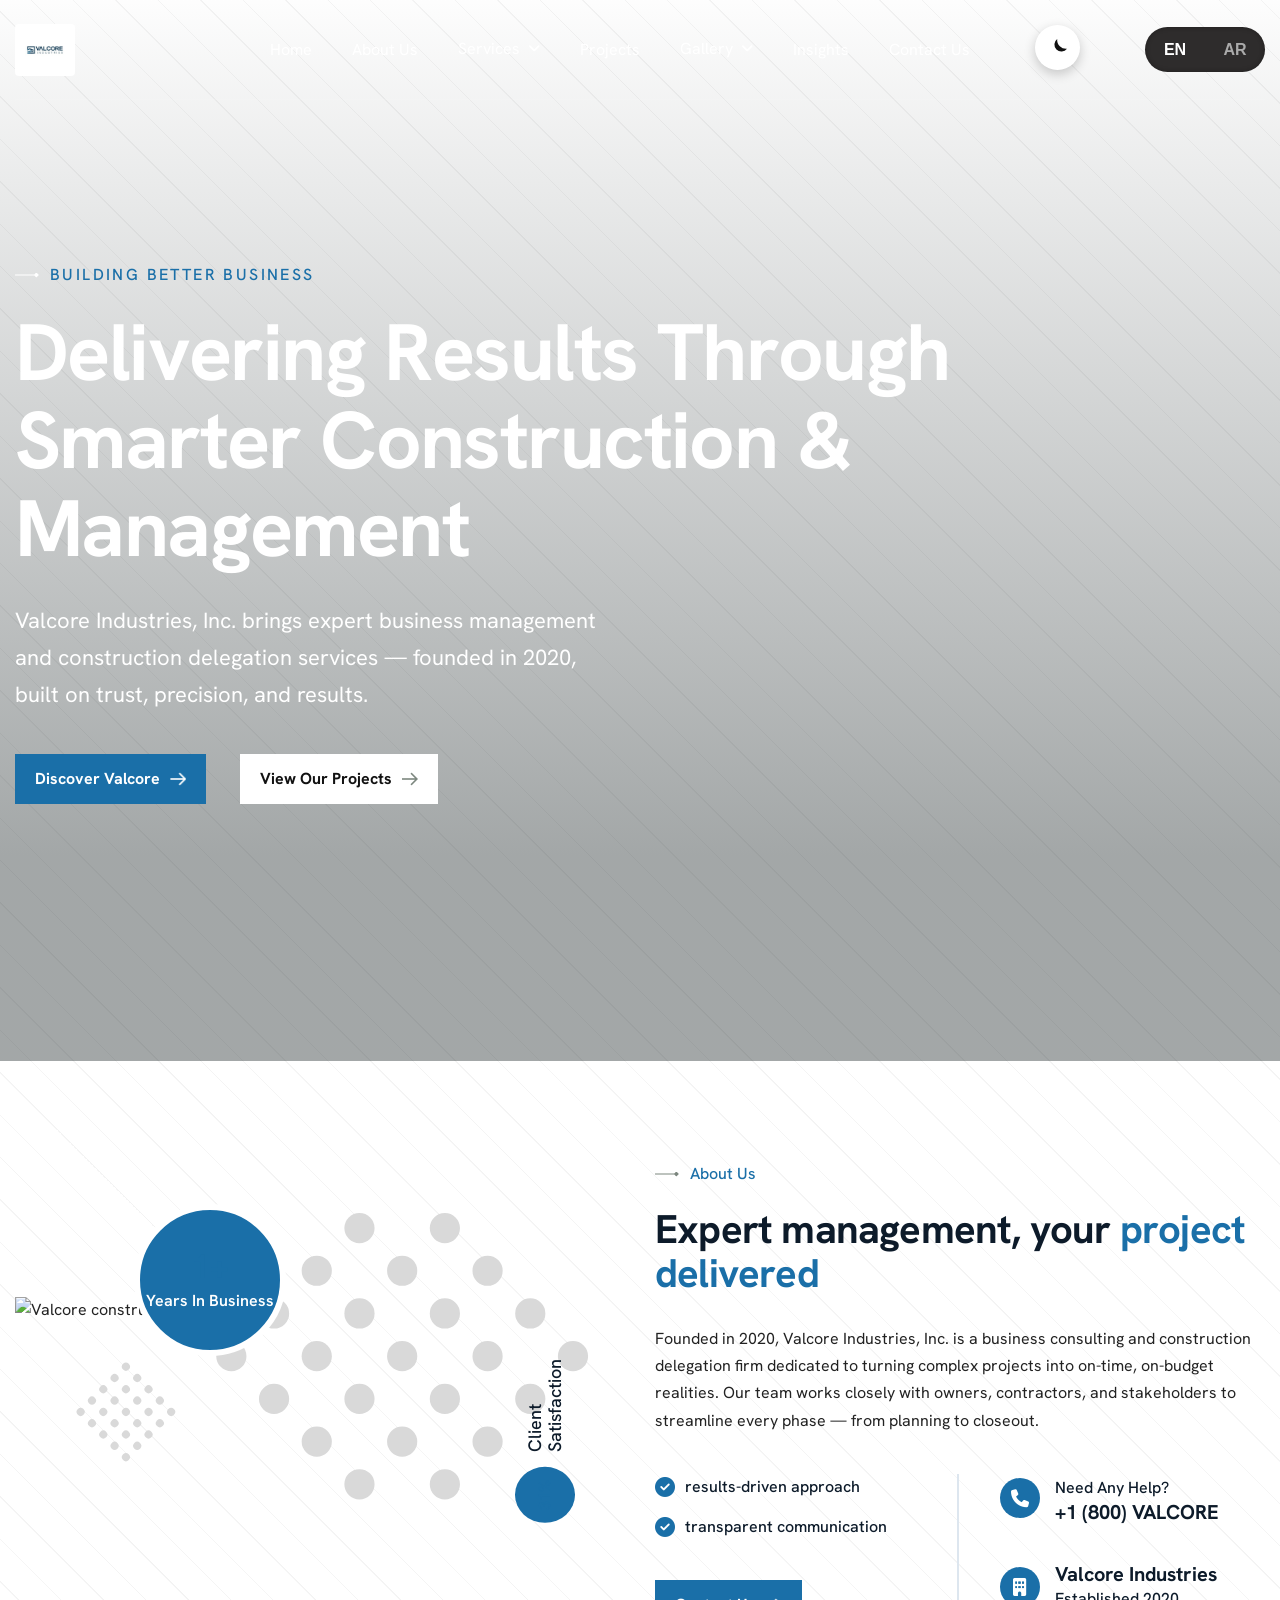
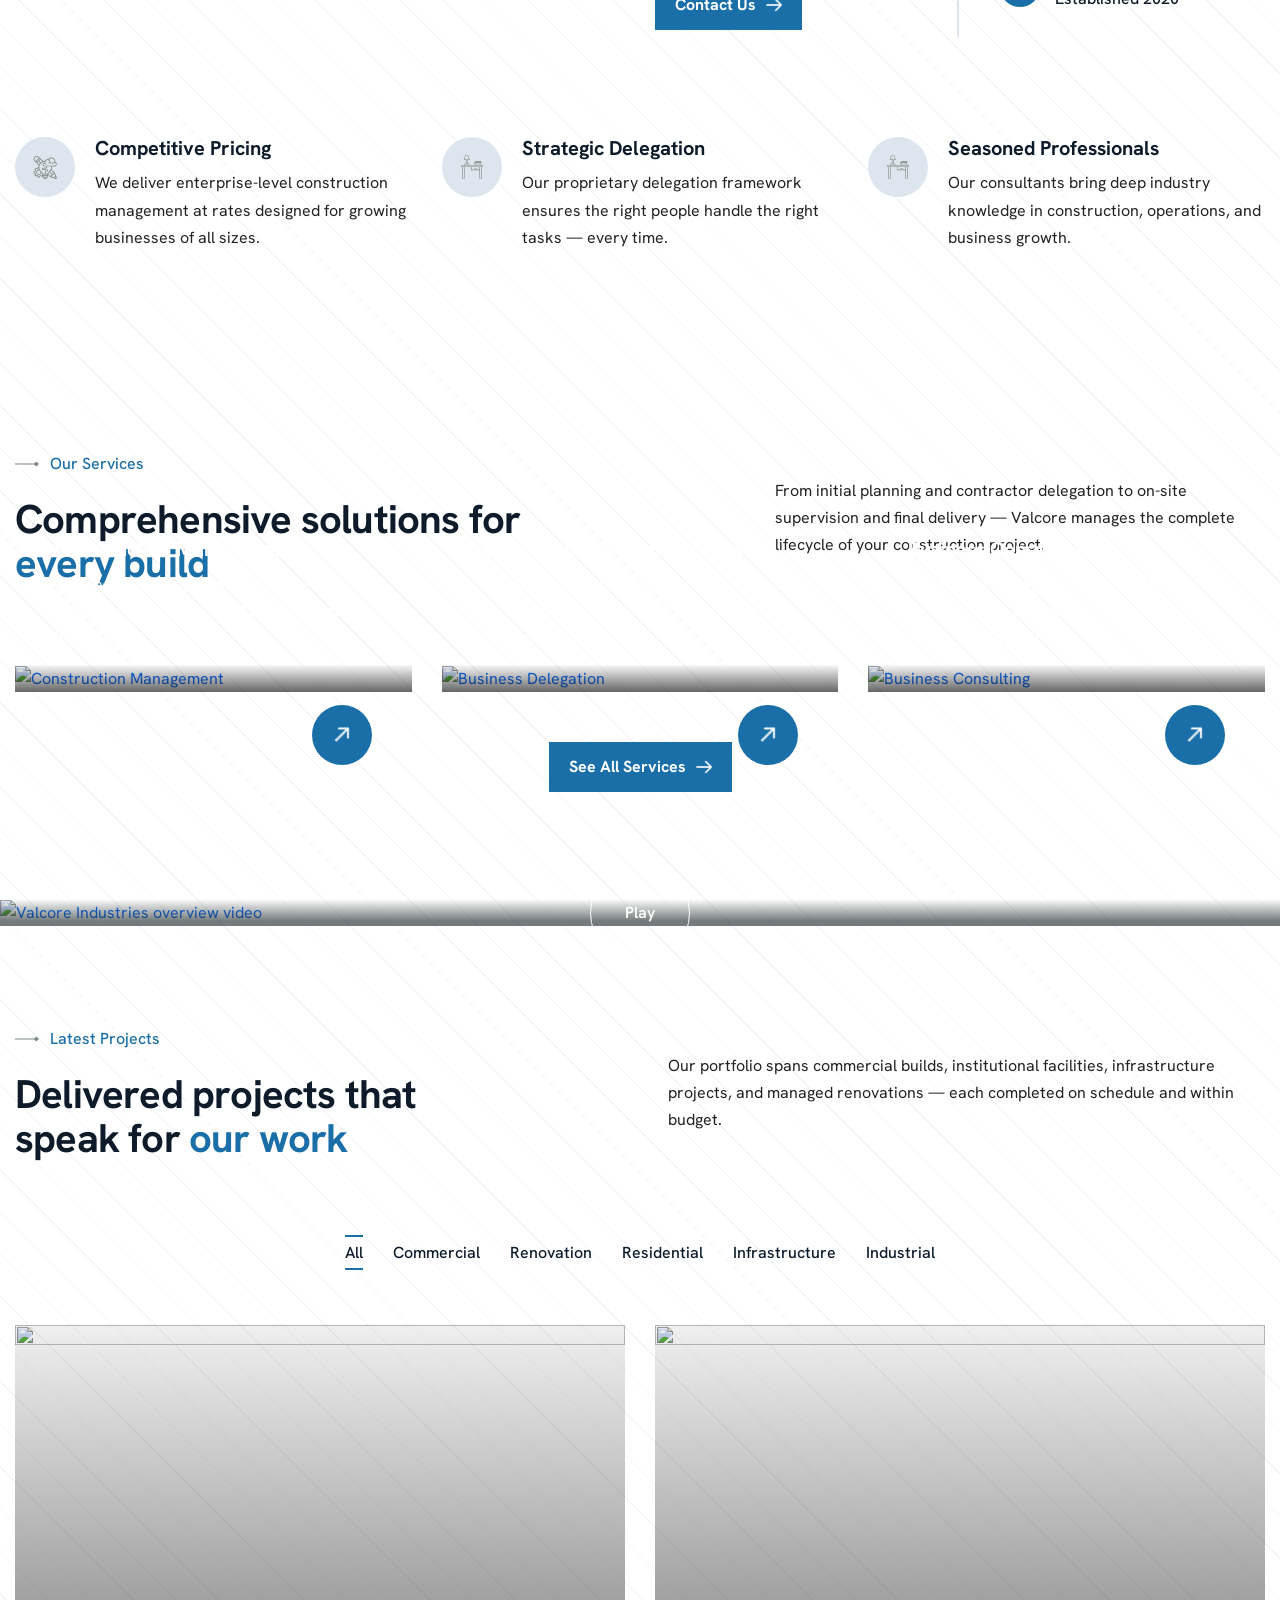
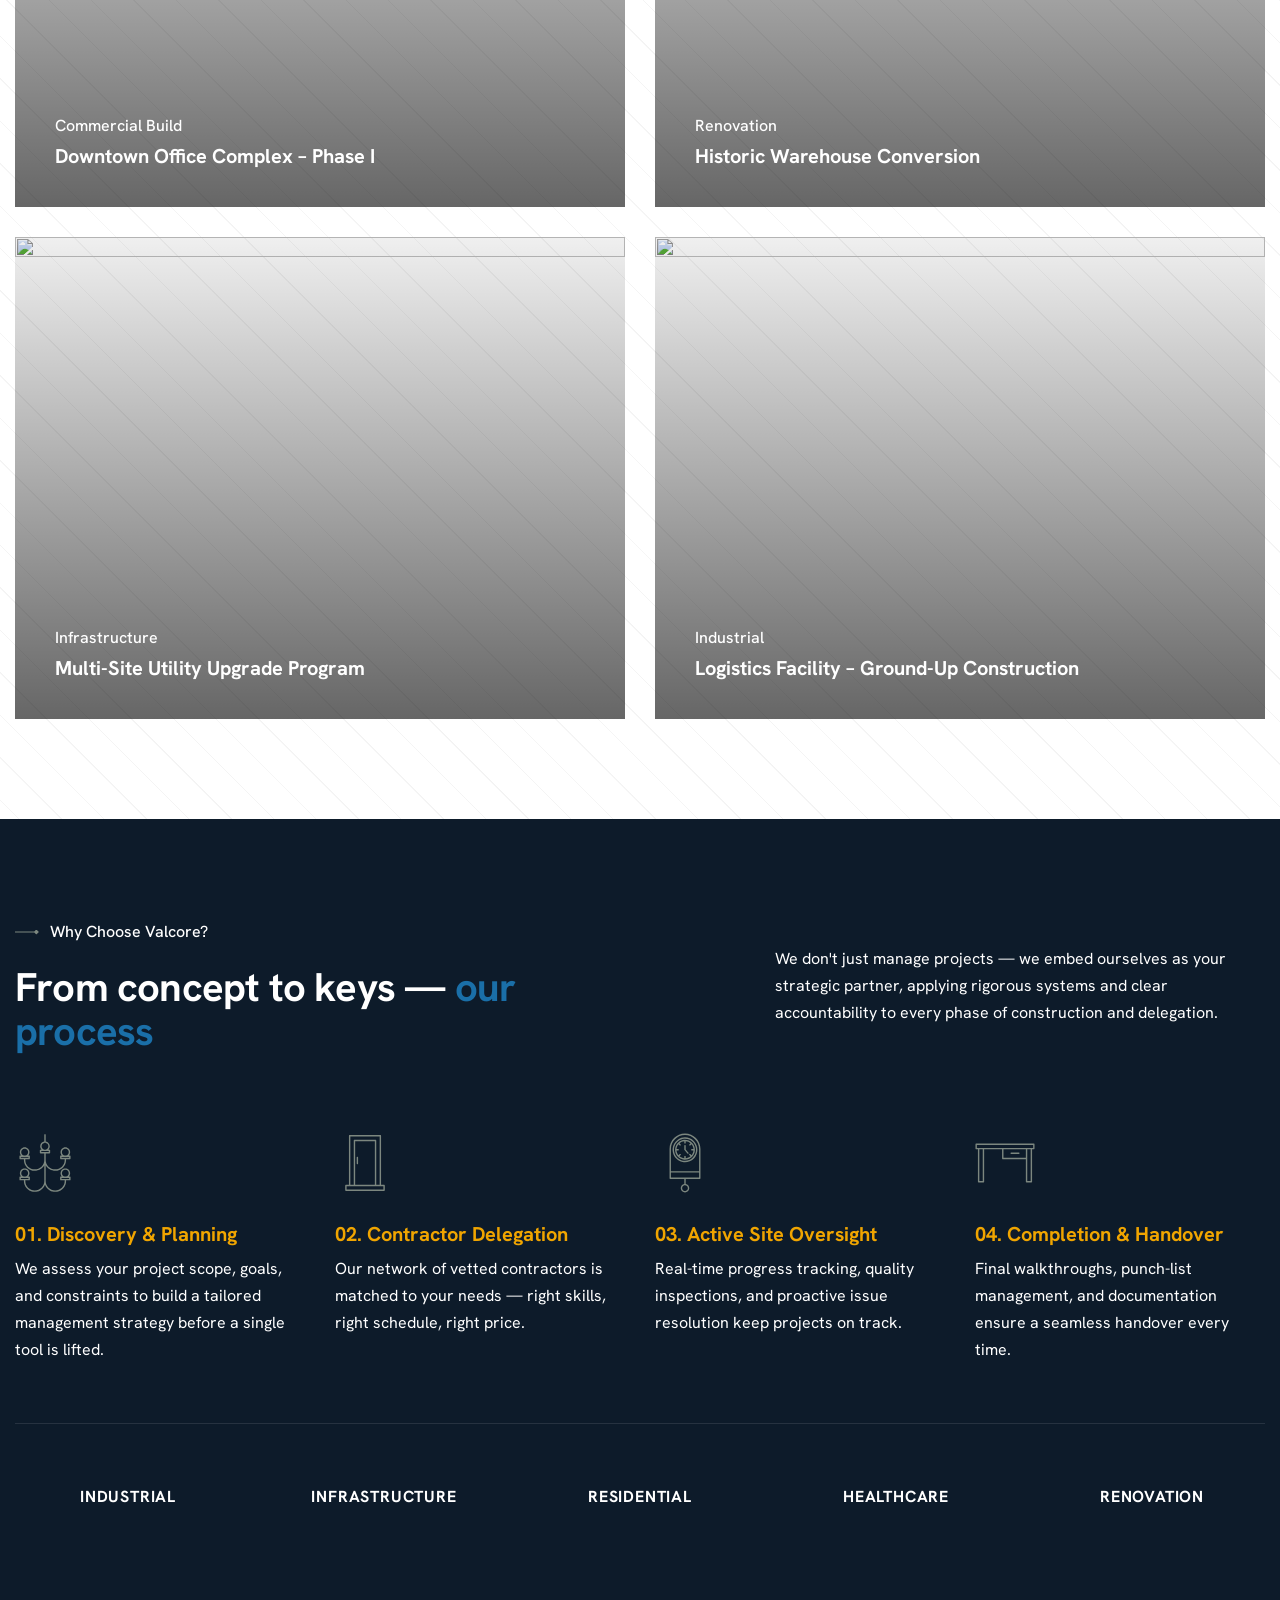
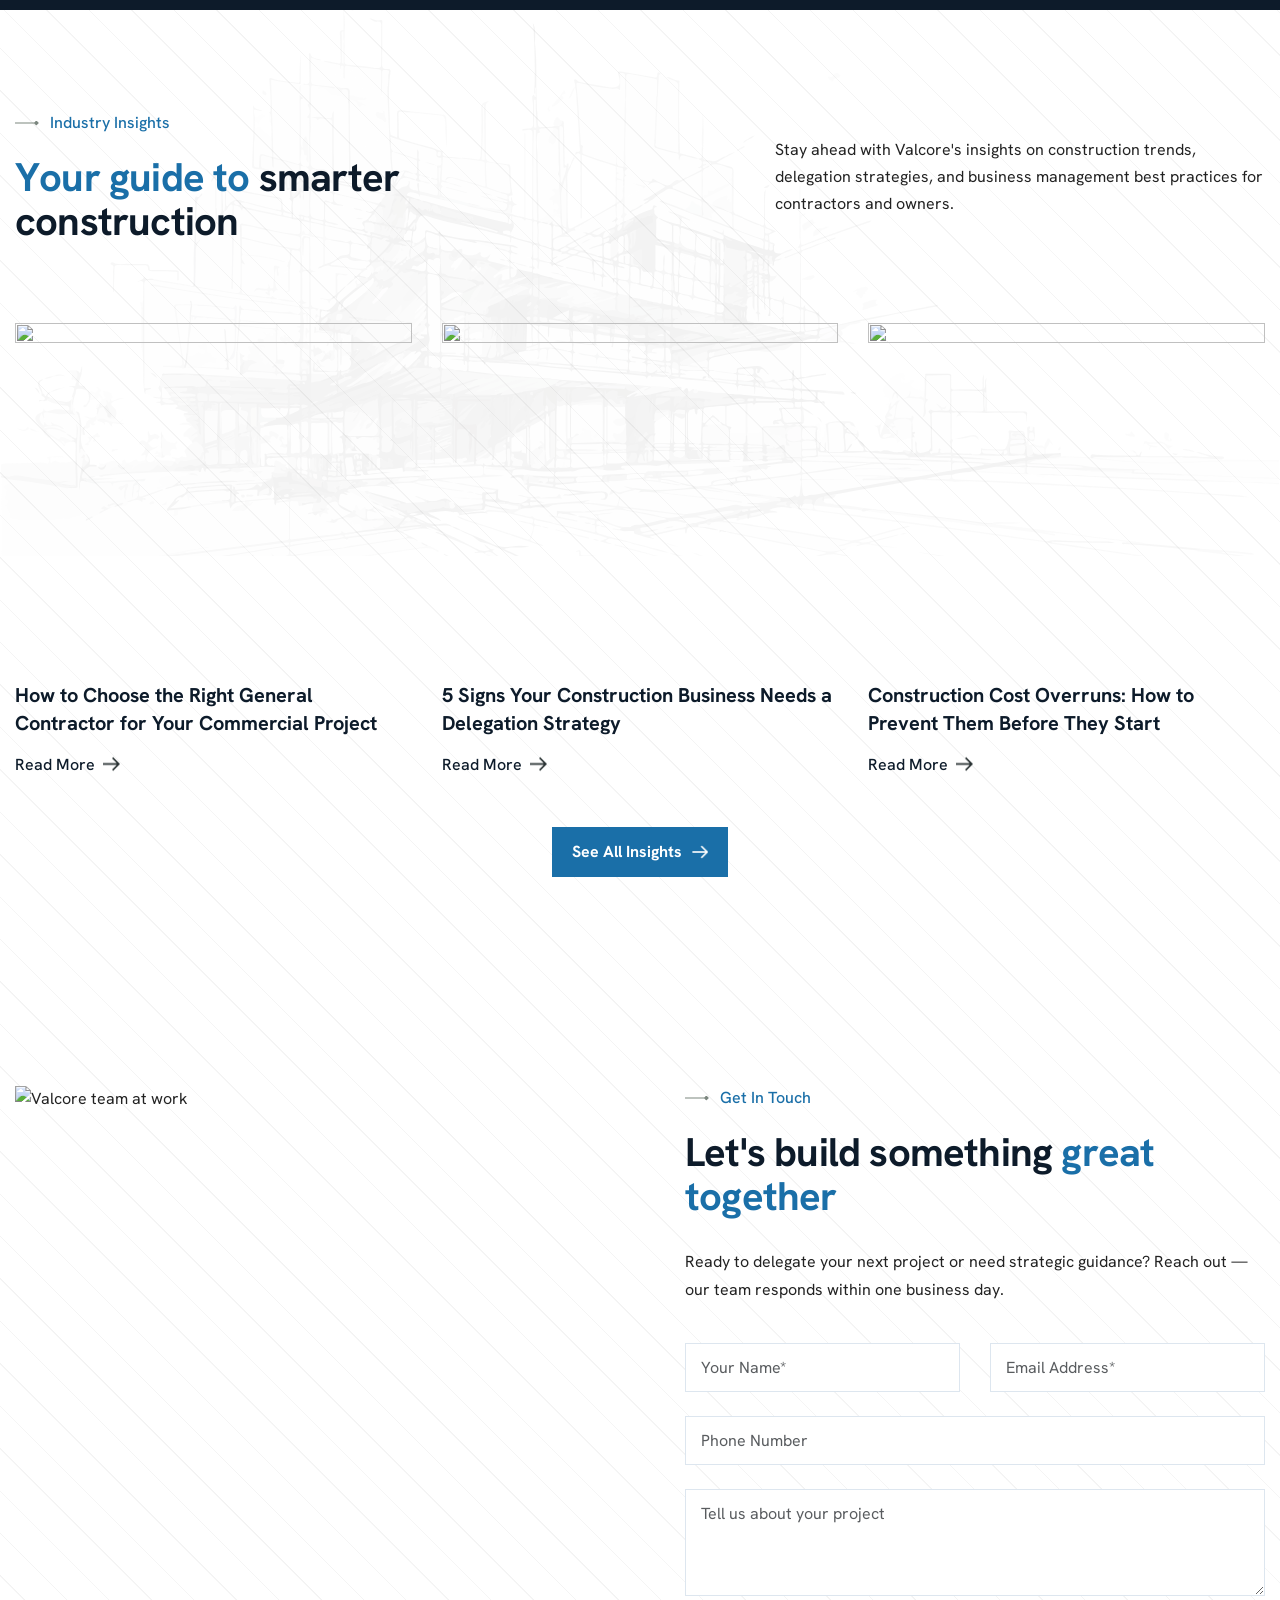
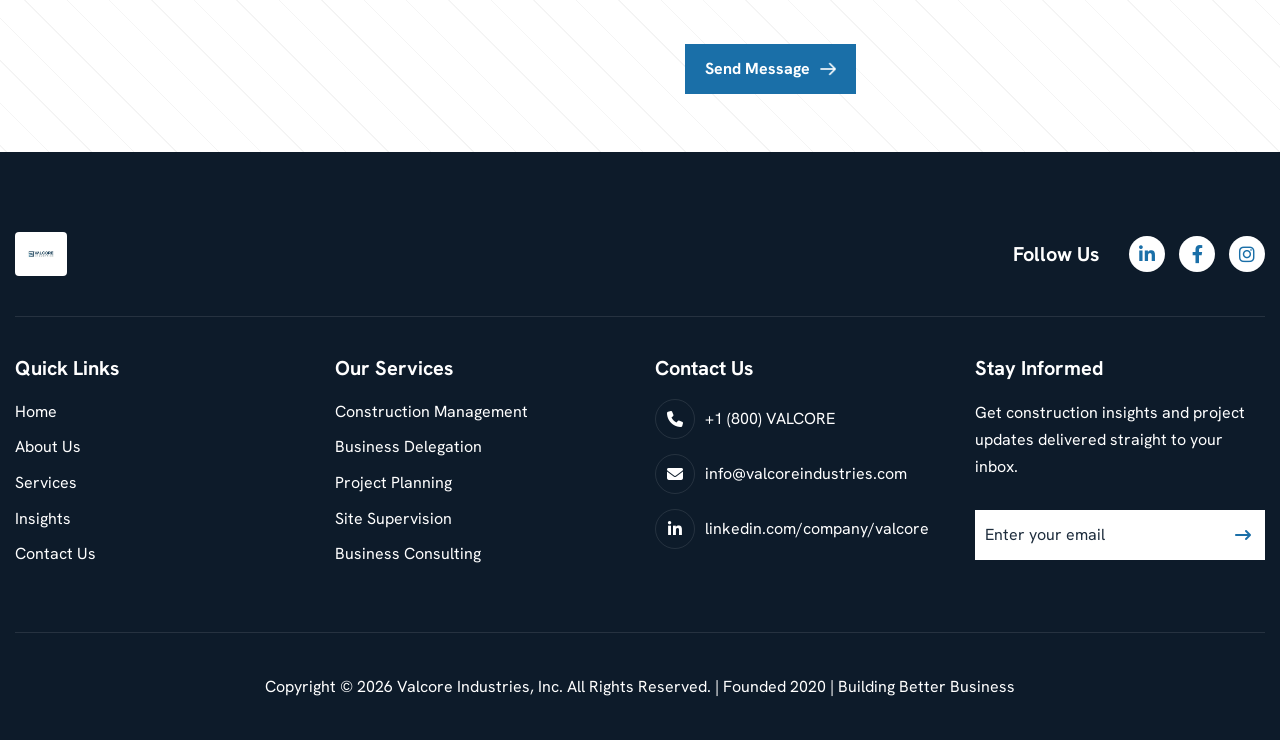
==== index.html @ 378540d6 "init" ====
<!doctype html>
<html lang="en">
  <head>
    <meta charset="utf-8" />
    <meta http-equiv="X-UA-Compatible" content="IE=edge" />
    <meta name="viewport" content="width=device-width, initial-scale=1.0, maximum-scale=1" />
    <meta name="description" content="Valcore Industries, Inc. - Building Better Business. Business Management & Construction Delegation Services." />
    <meta name="keywords" content="construction, business management, delegation, valcore industries" />
    <meta name="author" content="Valcore Industries, Inc." />
    <title>Valcore Industries, Inc. – Building Better Business</title>
    <link rel="shortcut icon" type="image/x-icon" href="./images/favicon.png" />
    <link rel="apple-touch-icon" href="./images/favicon.png" />
    <link rel="preconnect" href="https://fonts.googleapis.com" />
    <link rel="preconnect" href="https://fonts.gstatic.com" crossorigin />
    <link href="https://fonts.googleapis.com/css2?family=Hanken+Grotesk:ital,wght@0,100..900;1,100..900&display=swap" rel="stylesheet" />
    <link href="css/bootstrap.min.css" rel="stylesheet" media="screen" />
    <link href="css/slicknav.min.css" rel="stylesheet" />
    <link rel="stylesheet" href="css/swiper-bundle.min.css" />
    <link href="css/all.min.css" rel="stylesheet" media="screen" />
    <link href="css/animate.css" rel="stylesheet" />
    <link rel="stylesheet" href="css/magnific-popup.css" />
    <link rel="stylesheet" href="css/mousecursor.css" />
    <link href="css/custom.css" rel="stylesheet" media="screen" />

    <style>
      /* ── Valcore brand overrides ── */
      :root {
        --primary-color: #0d1b2a;        /* deep navy */
        --secondery-color: #F5F7F9;
        --text-color: #1e2d3d;
        --accent-color: #1a6fa8;         /* steel blue */
        --white-color: #FFFFFF;
        --divider-color: #dde6ef;
        --dark-divider-color: #FFFFFF1A;
      }

      /* Hero tagline badge */
      .hero-content .section-title h3 {
        color: #1a6fa8;
        text-transform: uppercase;
        letter-spacing: 0.15em;
      }

      /* Accent on highlighted spans */
      .section-title h2 span {
        color: var(--accent-color);
      }

      /* How-we-work dark section accent */
      .how-we-work .how-we-work-item h3 {
        color: #f0a500;
      }

      /* Stat counters */
      .experience-counter h3,
      .feedback-counter p {
        color: var(--accent-color);
      }
    </style>
  </head>
  <body>

    <!-- Preloader -->
    <div class="preloader valcore-preloader">
      <div class="valcore-loader">
        <div class="valcore-loader-ring"></div>
        <img src="./images/valcore-logo.png" alt="Valcore Industries" class="valcore-loader-logo" />
      </div>
      <p class="valcore-loader-text">Building Better Business</p>
    </div>
    <!-- Preloader End -->

    <!-- ── Header ── -->
    <header class="main-header">
      <div class="header-sticky">
        <nav class="container">
          <div class="navbar navbar-expand-lg">
            <a class="navbar-brand" href="./">
              <img src="./images/valcore-logo.png" alt="Valcore Industries" class="valcore-brand-logo" />
            </a>

            <div class="collapse navbar-collapse main-menu">
              <div class="nav-menu-wrapper">
                <ul class="navbar-nav mr-auto" id="menu">
                  <li class="nav-item"><a class="nav-link" href="./">Home</a></li>
                  <li class="nav-item"><a class="nav-link" href="about.html">About Us</a></li>
                  <li class="nav-item submenu">
                    <a class="nav-link" href="services.html">Services</a>
                    <ul>
                      <li class="nav-item"><a class="nav-link" href="service-single.html">Construction Management</a></li>
                      <li class="nav-item"><a class="nav-link" href="service-single.html">Project Delegation</a></li>
                      <li class="nav-item"><a class="nav-link" href="service-single.html">Business Consulting</a></li>
                      <li class="nav-item"><a class="nav-link" href="service-single.html">Site Supervision</a></li>
                    </ul>
                  </li>
                  <li class="nav-item"><a class="nav-link" href="projects.html">Projects</a></li>
                  <li class="nav-item submenu">
                    <a class="nav-link" href="ourImages.html">Gallery</a>
                    <ul>
                      <li class="nav-item"><a class="nav-link" href="ourImages.html">Our Images</a></li>
                      <li class="nav-item"><a class="nav-link" href="OurVideos.html">Our Videos</a></li>
                    </ul>
                  </li>
                  <li class="nav-item"><a class="nav-link" href="blog.html">Insights</a></li>
                  <li class="nav-item"><a class="nav-link" href="contact.html">Contact Us</a></li>
                </ul>
              </div>
              <div class="lang-toggle" id="langToggle">
                <span class="lang active" data-lang="en">EN</span>
                <span class="lang" data-lang="ar">AR</span>
                <div class="toggle-bg"></div>
              </div>
              <div id="themeToggle" class="theme-toggle">
                <svg class="icon" viewBox="0 0 24 24">
                  <path d="M21 12.8A9 9 0 0 1 11.2 3a7 7 0 1 0 9.8 9.8z"></path>
                </svg>
              </div>
            </div>
            <div class="navbar-toggle"></div>
          </div>
        </nav>
        <div class="responsive-menu"></div>
      </div>
    </header>

    <!-- ── Hero ── -->
    <div class="hero hero-video hero1">
      <div class="hero-bg-video hero1">
        <video autoplay muted loop playsinline id="myVideo" poster="https://images.unsplash.com/photo-1503387762-592deb58ef4e?w=1920&q=85">
          <source src="https://videos.pexels.com/video-files/3209828/3209828-sd_640_360_30fps.mp4" type="video/mp4" />
        </video>
      </div>
      <div class="container">
        <div class="row align-items-center">
          <div class="col-lg-10">
            <div class="hero-content">
              <div class="section-title">
                <h3 class="wow fadeInUp">Building Better Business</h3>
                <h1 class="text-anime-style-2" data-cursor="-opaque">
                  Delivering Results Through Smarter Construction & Management
                </h1>
                <p class="wow fadeInUp" data-wow-delay="0.2s">
                  Valcore Industries, Inc. brings expert business management and construction delegation services — founded in 2020, built on trust, precision, and results.
                </p>
              </div>
              <div class="hero-btn wow fadeInUp" data-wow-delay="0.4s">
                <a href="about.html" class="btn-default">discover valcore</a>
                <a href="projects.html" class="btn-default btn-highlighted">view our projects</a>
              </div>
            </div>
          </div>
        </div>
      </div>
    </div>

    <!-- ── About Us ── -->
    <div class="about-us page-about-us">
      <div class="container">
        <div class="row align-items-center">
          <div class="col-lg-6">
            <div class="about-us-images">
              <div class="about-img-1">
                <figure class="image-anime reveal">
                  <img src="https://images.unsplash.com/photo-1503387762-592deb58ef4e?w=900&q=85" alt="Valcore construction team at work" />
                </figure>
              </div>
              <div class="about-img-2">
                <figure class="image-anime reveal">
                  <img src="./images/about-us-bg-shape.svg" alt="" />
                </figure>
                <div class="experience-counter">
                  <h3><span class="counter">5</span>+</h3>
                  <p>Years in Business</p>
                </div>
              </div>
              <div class="feedback-counter">
                <p><span class="counter">98</span>%</p>
                <h3>Client Satisfaction</h3>
              </div>
            </div>
          </div>

          <div class="col-lg-6">
            <div class="about-us-content">
              <div class="section-title">
                <h3 class="wow fadeInUp">about us</h3>
                <h2 class="text-anime-style-2" data-cursor="-opaque">
                  Expert management, your <span>project delivered</span>
                </h2>
                <p class="wow fadeInUp" data-wow-delay="0.2s">
                  Founded in 2020, Valcore Industries, Inc. is a business consulting and construction delegation firm dedicated to turning complex projects into on-time, on-budget realities. Our team works closely with owners, contractors, and stakeholders to streamline every phase — from planning to closeout.
                </p>
              </div>
              <div class="about-us-content-body">
                <div class="about-us-content-info">
                  <div class="about-us-content-list wow fadeInUp" data-wow-delay="0.4s">
                    <ul>
                      <li>results-driven approach</li>
                      <li>transparent communication</li>
                    </ul>
                  </div>
                  <div class="about-us-content-btn wow fadeInUp" data-wow-delay="0.6s">
                    <a href="contact.html" class="btn-default">contact us</a>
                  </div>
                </div>
                <div class="about-us-contact-list">
                  <div class="about-contact-item wow fadeInUp" data-wow-delay="0.4s">
                    <div class="icon-box">
                      <i class="fa-solid fa-phone"></i>
                    </div>
                    <div class="about-contact-content">
                      <p>need any help?</p>
                      <h3>+1 (800) VALCORE</h3>
                    </div>
                  </div>
                  <div class="about-contact-item wow fadeInUp" data-wow-delay="0.6s">
                    <div class="icon-box">
                      <i class="fa-solid fa-building"></i>
                    </div>
                    <div class="about-contact-content">
                      <h3>Valcore Industries</h3>
                      <p>established 2020</p>
                    </div>
                  </div>
                </div>
              </div>
            </div>
          </div>

          <div class="col-lg-12">
            <div class="about-facility-list">
              <div class="about-facility-item wow fadeInUp">
                <div class="icon-box">
                  <img src="images/icon-about-facility-1.svg" alt="" />
                </div>
                <div class="about-facility-content">
                  <h3>Competitive Pricing</h3>
                  <p>We deliver enterprise-level construction management at rates designed for growing businesses of all sizes.</p>
                </div>
              </div>
              <div class="about-facility-item wow fadeInUp" data-wow-delay="0.2s">
                <div class="icon-box">
                  <img src="images/icon-about-facility-2.svg" alt="" />
                </div>
                <div class="about-facility-content">
                  <h3>Strategic Delegation</h3>
                  <p>Our proprietary delegation framework ensures the right people handle the right tasks — every time.</p>
                </div>
              </div>
              <div class="about-facility-item wow fadeInUp" data-wow-delay="0.4s">
                <div class="icon-box">
                  <img src="images/icon-about-facility-2.svg" alt="" />
                </div>
                <div class="about-facility-content">
                  <h3>Seasoned Professionals</h3>
                  <p>Our consultants bring deep industry knowledge in construction, operations, and business growth.</p>
                </div>
              </div>
            </div>
          </div>
        </div>
      </div>
    </div>

    <!-- ── Our Services ── -->
    <div class="our-services">
      <div class="container">
        <div class="row section-row align-items-center">
          <div class="col-lg-6">
            <div class="section-title">
              <h3 class="wow fadeInUp">our services</h3>
              <h2 class="text-anime-style-2" data-cursor="-opaque">
                Comprehensive solutions for <span>every build</span>
              </h2>
            </div>
          </div>
          <div class="col-lg-6">
            <div class="section-title-content">
              <p class="wow fadeInUp" data-wow-delay="0.2s">
                From initial planning and contractor delegation to on-site supervision and final delivery — Valcore manages the complete lifecycle of your construction project.
              </p>
            </div>
          </div>
        </div>

        <div class="row">
          <div class="col-lg-4 col-md-6">
            <div class="service-item wow fadeInUp">
              <div class="service-image">
                <a href="service-single.html" data-cursor-text="View">
                  <figure class="image-anime">
                    <img src="https://images.unsplash.com/photo-1590856029826-c7a73142bbf1?w=900&q=85" alt="Construction Management" />
                  </figure>
                </a>
              </div>
              <div class="service-btn">
                <a href="service-single.html"><img src="images/arrow-white.svg" alt="" /></a>
              </div>
              <div class="service-content">
                <h3><a href="service-single.html">Construction Management</a></h3>
                <p>End-to-end oversight of your build — scheduling, budgeting, and quality control handled by experts.</p>
              </div>
            </div>
          </div>

          <div class="col-lg-4 col-md-6">
            <div class="service-item wow fadeInUp" data-wow-delay="0.2s">
              <div class="service-image">
                <a href="service-single.html" data-cursor-text="View">
                  <figure class="image-anime">
                    <img src="https://images.unsplash.com/photo-1521791055366-0d553872952f?w=900&q=85" alt="Business Delegation" />
                  </figure>
                </a>
              </div>
              <div class="service-btn">
                <a href="service-single.html"><img src="images/arrow-white.svg" alt="" /></a>
              </div>
              <div class="service-content">
                <h3><a href="service-single.html">Business Delegation Services</a></h3>
                <p>We connect the right contractors, vendors, and teams to your project — reducing risk and saving time.</p>
              </div>
            </div>
          </div>

          <div class="col-lg-4 col-md-6">
            <div class="service-item wow fadeInUp" data-wow-delay="0.4s">
              <div class="service-image">
                <a href="service-single.html" data-cursor-text="View">
                  <figure class="image-anime">
                    <img src="https://images.unsplash.com/photo-1497366216548-37526070297c?w=900&q=85" alt="Business Consulting" />
                  </figure>
                </a>
              </div>
              <div class="service-btn">
                <a href="service-single.html"><img src="images/arrow-white.svg" alt="" /></a>
              </div>
              <div class="service-content">
                <h3><a href="service-single.html">Business Consulting</a></h3>
                <p>Strategic advisory for growing construction businesses — process improvement, scaling, and operations.</p>
              </div>
            </div>
          </div>

          <div class="col-lg-12">
            <div class="all-services-btn wow fadeInUp" data-wow-delay="0.6s">
              <a href="services.html" class="btn-default">see all services</a>
            </div>
          </div>
        </div>
      </div>
    </div>

    <!-- ── Intro Video ── -->
    <div class="intro-video">
      <div class="container-fluid">
        <div class="row">
          <div class="col-lg-12">
            <div class="intro-video-box">
              <div class="intro-video-image">
                <a href="https://www.youtube.com/watch?v=Y-x0efG1seA" class="popup-video" data-cursor-text="Play">
                  <figure class="image-anime">
                    <img src="https://images.unsplash.com/photo-1590534247854-e97d5e3feef6?w=1600&q=85" alt="Valcore Industries overview video" />
                  </figure>
                </a>
              </div>
              <div class="video-play-button">
                <a href="https://www.youtube.com/watch?v=Y-x0efG1seA" class="popup-video" data-cursor-text="Play">play</a>
              </div>
            </div>
          </div>
        </div>
      </div>
    </div>

    <!-- ── Latest Projects ── -->
    <div class="our-project">
      <div class="container">
        <div class="row section-row align-items-center">
          <div class="col-lg-5">
            <div class="section-title">
              <h3 class="wow fadeInUp">latest projects</h3>
              <h2 class="text-anime-style-2" data-cursor="-opaque">
                Delivered projects that speak for <span>our work</span>
              </h2>
            </div>
          </div>
          <div class="col-lg-7">
            <div class="section-title-content">
              <p class="wow fadeInUp" data-wow-delay="0.2s">
                Our portfolio spans commercial builds, institutional facilities, infrastructure projects, and managed renovations — each completed on schedule and within budget.
              </p>
            </div>
          </div>
        </div>

        <div class="row">
          <div class="col-lg-12">
            <div class="our-Project-nav wow fadeInUp" data-wow-delay="0.4s">
              <ul>
                <li><a href="#" class="active-btn" data-filter="*">all</a></li>
                <li><a href="#" data-filter=".architecture">commercial</a></li>
                <li><a href="#" data-filter=".interior">renovation</a></li>
                <li><a href="#" data-filter=".bedroom">residential</a></li>
                <li><a href="#" data-filter=".furniture">infrastructure</a></li>
                <li><a href="#" data-filter=".kitchen">industrial</a></li>
              </ul>
            </div>
          </div>

          <div class="col-lg-12">
            <div class="row project-item-boxes align-items-center">
              <div class="col-md-6 project-item-box architecture bedroom">
                <div class="project-item wow fadeInUp">
                  <div class="project-image">
                    <div class="project-featured-image">
                      <figure class="image-anime"><img src="https://images.unsplash.com/photo-1486325212027-8081e485255e?w=1200&q=85" alt="" /></figure>
                    </div>
                    <div class="project-btn">
                      <a href="project-single.html"><img src="images/arrow-white.svg" alt="" /></a>
                    </div>
                  </div>
                  <div class="project-content">
                    <h3>Commercial Build</h3>
                    <h2><a href="project-single.html">Downtown Office Complex – Phase I</a></h2>
                  </div>
                </div>
              </div>

              <div class="col-md-6 project-item-box interior kitchen">
                <div class="project-item wow fadeInUp" data-wow-delay="0.2s">
                  <div class="project-image">
                    <div class="project-featured-image">
                      <figure class="image-anime"><img src="https://images.unsplash.com/photo-1518005020951-eccb494ad742?w=1200&q=85&fm=webp" alt="" /></figure>
                    </div>
                    <div class="project-btn">
                      <a href="project-single.html"><img src="images/arrow-white.svg" alt="" /></a>
                    </div>
                  </div>
                  <div class="project-content">
                    <h3>Renovation</h3>
                    <h2><a href="project-single.html">Historic Warehouse Conversion</a></h2>
                  </div>
                </div>
              </div>

              <div class="col-md-6 project-item-box furniture architecture">
                <div class="project-item wow fadeInUp" data-wow-delay="0.4s">
                  <div class="project-image">
                    <div class="project-featured-image">
                      <figure class="image-anime"><img src="https://images.unsplash.com/photo-1504307651254-35680f356dfd?w=1200&q=85" alt="" /></figure>
                    </div>
                    <div class="project-btn">
                      <a href="project-single.html"><img src="images/arrow-white.svg" alt="" /></a>
                    </div>
                  </div>
                  <div class="project-content">
                    <h3>Infrastructure</h3>
                    <h2><a href="project-single.html">Multi-Site Utility Upgrade Program</a></h2>
                  </div>
                </div>
              </div>

              <div class="col-md-6 project-item-box kitchen bedroom">
                <div class="project-item wow fadeInUp" data-wow-delay="0.6s">
                  <div class="project-image">
                    <div class="project-featured-image">
                      <figure class="image-anime"><img src="https://images.unsplash.com/photo-1553174579-b1a8db6b9b01?w=1200&q=85&fm=webp" alt="" /></figure>
                    </div>
                    <div class="project-btn">
                      <a href="project-single.html"><img src="images/arrow-white.svg" alt="" /></a>
                    </div>
                  </div>
                  <div class="project-content">
                    <h3>Industrial</h3>
                    <h2><a href="project-single.html">Logistics Facility – Ground-Up Construction</a></h2>
                  </div>
                </div>
              </div>
            </div>
          </div>
        </div>
      </div>
    </div>

    <!-- ── Why Choose Us / How We Work ── -->
    <div class="how-we-work">
      <div class="container">
        <div class="row section-row align-items-center">
          <div class="col-lg-6">
            <div class="section-title dark-section">
              <h3 class="wow fadeInUp">Why Choose Valcore?</h3>
              <h2 class="text-anime-style-2" data-cursor="-opaque">
                From concept to keys — <span>our process</span>
              </h2>
            </div>
          </div>
          <div class="col-lg-6">
            <div class="section-title-content dark-section">
              <p class="wow fadeInUp" data-wow-delay="0.2s">
                We don't just manage projects — we embed ourselves as your strategic partner, applying rigorous systems and clear accountability to every phase of construction and delegation.
              </p>
            </div>
          </div>
        </div>

        <div class="row">
          <div class="col-lg-12">
            <div class="how-we-work-list">
              <div class="how-we-work-item wow fadeInUp">
                <div class="icon-box"><img src="images/icon-how-we-work-1.svg" alt="" /></div>
                <div class="how-we-work-content">
                  <h3>01. Discovery & Planning</h3>
                  <p>We assess your project scope, goals, and constraints to build a tailored management strategy before a single tool is lifted.</p>
                </div>
              </div>
              <div class="how-we-work-item wow fadeInUp" data-wow-delay="0.2s">
                <div class="icon-box"><img src="images/icon-how-we-work-2.svg" alt="" /></div>
                <div class="how-we-work-content">
                  <h3>02. Contractor Delegation</h3>
                  <p>Our network of vetted contractors is matched to your needs — right skills, right schedule, right price.</p>
                </div>
              </div>
              <div class="how-we-work-item wow fadeInUp" data-wow-delay="0.4s">
                <div class="icon-box"><img src="images/icon-how-we-work-3.svg" alt="" /></div>
                <div class="how-we-work-content">
                  <h3>03. Active Site Oversight</h3>
                  <p>Real-time progress tracking, quality inspections, and proactive issue resolution keep projects on track.</p>
                </div>
              </div>
              <div class="how-we-work-item wow fadeInUp" data-wow-delay="0.6s">
                <div class="icon-box"><img src="images/icon-how-we-work-4.svg" alt="" /></div>
                <div class="how-we-work-content">
                  <h3>04. Completion & Handover</h3>
                  <p>Final walkthroughs, punch-list management, and documentation ensure a seamless handover every time.</p>
                </div>
              </div>
            </div>

            <!-- Partner industries -->
            <div class="how-work-company-slider">
              <div class="swiper">
                <div class="swiper-wrapper">
                  <div class="swiper-slide"><div class="company-logo"><span style="font-weight:700;color:#fff;letter-spacing:0.05em;">COMMERCIAL</span></div></div>
                  <div class="swiper-slide"><div class="company-logo"><span style="font-weight:700;color:#fff;letter-spacing:0.05em;">INDUSTRIAL</span></div></div>
                  <div class="swiper-slide"><div class="company-logo"><span style="font-weight:700;color:#fff;letter-spacing:0.05em;">INFRASTRUCTURE</span></div></div>
                  <div class="swiper-slide"><div class="company-logo"><span style="font-weight:700;color:#fff;letter-spacing:0.05em;">RESIDENTIAL</span></div></div>
                  <div class="swiper-slide"><div class="company-logo"><span style="font-weight:700;color:#fff;letter-spacing:0.05em;">HEALTHCARE</span></div></div>
                  <div class="swiper-slide"><div class="company-logo"><span style="font-weight:700;color:#fff;letter-spacing:0.05em;">RENOVATION</span></div></div>
                </div>
              </div>
            </div>
          </div>
        </div>
      </div>
    </div>

    <!-- ── Insights / Blog ── -->
    <div class="our-blog">
      <div class="container">
        <div class="row section-row align-items-center">
          <div class="col-lg-6">
            <div class="section-title">
              <h3 class="wow fadeInUp">industry insights</h3>
              <h2 class="text-anime-style-2" data-cursor="-opaque">
                <span>Your guide to</span> smarter construction
              </h2>
            </div>
          </div>
          <div class="col-lg-6">
            <div class="section-title-content">
              <p class="wow fadeInUp" data-wow-delay="0.2s">
                Stay ahead with Valcore's insights on construction trends, delegation strategies, and business management best practices for contractors and owners.
              </p>
            </div>
          </div>
        </div>

        <div class="row">
          <div class="col-lg-4 col-md-6">
            <div class="post-item wow fadeInUp">
              <div class="post-featured-image">
                <figure>
                  <a href="blog-single.html" class="image-anime" data-cursor-text="View">
                    <img src="https://images.unsplash.com/photo-1565008447742-97f6f38c985c?w=800&q=85" alt="" />
                  </a>
                </figure>
              </div>
              <div class="post-item-body">
                <div class="post-item-content">
                  <h3><a href="blog-single.html">How to Choose the Right General Contractor for Your Commercial Project</a></h3>
                </div>
                <div class="post-item-btn">
                  <a href="blog-single.html" class="post-btn">read more</a>
                </div>
              </div>
            </div>
          </div>

          <div class="col-lg-4 col-md-6">
            <div class="post-item wow fadeInUp" data-wow-delay="0.2s">
              <div class="post-featured-image">
                <figure>
                  <a href="blog-single.html" class="image-anime" data-cursor-text="View">
                    <img src="https://images.unsplash.com/photo-1508450859948-4e04fabaa4ea?w=800&q=85&fm=webp" alt="" />
                  </a>
                </figure>
              </div>
              <div class="post-item-body">
                <div class="post-item-content">
                  <h3><a href="blog-single.html">5 Signs Your Construction Business Needs a Delegation Strategy</a></h3>
                </div>
                <div class="post-item-btn">
                  <a href="blog-single.html" class="post-btn">read more</a>
                </div>
              </div>
            </div>
          </div>

          <div class="col-lg-4 col-md-6">
            <div class="post-item wow fadeInUp" data-wow-delay="0.4s">
              <div class="post-featured-image">
                <figure>
                  <a href="blog-single.html" class="image-anime" data-cursor-text="View">
                    <img src="https://images.unsplash.com/photo-1581094794329-c8112a89af12?w=800&q=85" alt="" />
                  </a>
                </figure>
              </div>
              <div class="post-item-body">
                <div class="post-item-content">
                  <h3><a href="blog-single.html">Construction Cost Overruns: How to Prevent Them Before They Start</a></h3>
                </div>
                <div class="post-item-btn">
                  <a href="blog-single.html" class="post-btn">read more</a>
                </div>
              </div>
            </div>
          </div>

          <div class="col-lg-12">
            <div class="our-blog-footer wow fadeInUp" data-wow-delay="0.6s">
              <a href="blog.html" class="btn-default">See All Insights</a>
            </div>
          </div>
        </div>
      </div>
    </div>

    <!-- ── Contact ── -->
    <div class="page-contact-us">
      <div class="container">
        <div class="row">
          <div class="col-lg-6">
            <div class="contact-us-image">
              <figure class="image-anime reveal">
                <img src="https://images.unsplash.com/photo-1556761175-5973dc0f32e7?w=900&q=85" alt="Valcore team at work" />
              </figure>
            </div>
          </div>
          <div class="col-lg-6">
            <div class="contact-us-form">
              <div class="section-title">
                <h3 class="wow fadeInUp">get in touch</h3>
                <h2 class="text-anime-style-2" data-cursor="-opaque">
                  Let's build something <span>great together</span>
                </h2>
                <p class="wow fadeInUp" data-wow-delay="0.2s">
                  Ready to delegate your next project or need strategic guidance? Reach out — our team responds within one business day.
                </p>
              </div>
              <div class="contact-form">
                <form id="contactForm" action="#" method="POST" data-toggle="validator" class="wow fadeInUp" data-wow-delay="0.4s">
                  <div class="row">
                    <div class="form-group col-md-6 mb-4">
                      <input type="text" name="name" class="form-control" id="name" placeholder="Your Name*" required />
                      <div class="help-block with-errors"></div>
                    </div>
                    <div class="form-group col-md-6 mb-4">
                      <input type="email" name="email" class="form-control" id="email" placeholder="Email Address*" required />
                      <div class="help-block with-errors"></div>
                    </div>
                    <div class="form-group col-md-12 mb-4">
                      <input type="text" name="phone" class="form-control" id="phone" placeholder="Phone Number" required />
                      <div class="help-block with-errors"></div>
                    </div>
                    <div class="form-group col-md-12 mb-5">
                      <textarea name="message" class="form-control" id="message" rows="4" placeholder="Tell us about your project"></textarea>
                      <div class="help-block with-errors"></div>
                    </div>
                    <div class="col-md-12">
                      <button type="submit" class="btn-default">send message</button>
                      <div id="msgSubmit" class="h3 hidden"></div>
                    </div>
                  </div>
                </form>
              </div>
            </div>
          </div>
        </div>
      </div>
    </div>

    <!-- ── Footer ── -->
    <footer class="main-footer">
      <div class="container">
        <div class="row">
          <div class="col-lg-12">
            <div class="footer-header">
              <div class="row align-items-center">
                <div class="col-md-6">
                  <div class="footer-logo">
                    <img src="./images/valcore-logo.png" alt="Valcore Industries" class="valcore-brand-logo" />
                  </div>
                </div>
                <div class="col-md-6">
                  <div class="footer-social-links">
                    <div class="footer-social-link-title"><h3>follow us</h3></div>
                    <ul>
                      <li><a href="#"><i class="fa-brands fa-linkedin-in"></i></a></li>
                      <li><a href="#"><i class="fa-brands fa-facebook-f"></i></a></li>
                      <li><a href="#"><i class="fa-brands fa-instagram"></i></a></li>
                    </ul>
                  </div>
                </div>
              </div>
            </div>
          </div>

          <div class="col-lg-3 col-md-6">
            <div class="footer-links">
              <h3>Quick Links</h3>
              <ul>
                <li><a href="./">Home</a></li>
                <li><a href="about.html">About Us</a></li>
                <li><a href="services.html">Services</a></li>
                <li><a href="blog.html">Insights</a></li>
                <li><a href="contact.html">Contact Us</a></li>
              </ul>
            </div>
          </div>

          <div class="col-lg-3 col-md-6">
            <div class="footer-links">
              <h3>Our Services</h3>
              <ul>
                <li><a href="service-single.html">Construction Management</a></li>
                <li><a href="service-single.html">Business Delegation</a></li>
                <li><a href="service-single.html">Project Planning</a></li>
                <li><a href="service-single.html">Site Supervision</a></li>
                <li><a href="service-single.html">Business Consulting</a></li>
              </ul>
            </div>
          </div>

          <div class="col-lg-3 col-md-6">
            <div class="footer-contact-box footer-links">
              <h3>contact us</h3>
              <div class="footer-contact-item">
                <div class="icon-box"><i class="fa-solid fa-phone"></i></div>
                <div class="footer-contact-content"><p>+1 (800) VALCORE</p></div>
              </div>
              <div class="footer-contact-item">
                <div class="icon-box"><i class="fa-solid fa-envelope"></i></div>
                <div class="footer-contact-content"><p>info@valcoreindustries.com</p></div>
              </div>
              <div class="footer-contact-item">
                <div class="icon-box"><i class="fa-brands fa-linkedin-in"></i></div>
                <div class="footer-contact-content"><p>linkedin.com/company/valcore</p></div>
              </div>
            </div>
          </div>

          <div class="col-lg-3 col-md-6">
            <div class="footer-latest-news footer-links">
              <h3>Stay Informed</h3>
              <div class="footer-newsletter-form">
                <p>Get construction insights and project updates delivered straight to your inbox.</p>
                <form id="newslettersForm" action="#" method="POST">
                  <div class="form-group">
                    <input type="email" name="email" class="form-control" id="mail" placeholder="Enter your email" required />
                    <button type="submit"><i class="fa-solid fa-arrow-right-long"></i></button>
                  </div>
                </form>
              </div>
            </div>
          </div>
        </div>

        <div class="footer-copyright">
          <div class="row">
            <div class="col-md-12">
              <div class="footer-copyright-text">
                <p>Copyright &copy; 2026 Valcore Industries, Inc. All Rights Reserved. | Founded 2020 | Building Better Business</p>
              </div>
            </div>
          </div>
        </div>
      </div>
    </footer>

    <script>
      window.addEventListener("scroll", function () {
        let header = document.querySelector(".header-sticky");
        if (window.scrollY > 50) {
          header.classList.add("scrolled");
        } else {
          header.classList.remove("scrolled");
        }
      });
    </script>

    <script src="js/jquery-3.7.1.min.js"></script>
    <script src="js/bootstrap.min.js"></script>
    <script src="js/validator.min.js"></script>
    <script src="js/jquery.slicknav.js"></script>
    <script src="js/swiper-bundle.min.js"></script>
    <script src="js/jquery.waypoints.min.js"></script>
    <script src="js/jquery.counterup.min.js"></script>
    <script src="js/isotope.min.js"></script>
    <script src="js/jquery.magnific-popup.min.js"></script>
    <script src="js/SmoothScroll.js"></script>
    <script src="js/parallaxie.js"></script>
    <script src="js/gsap.min.js"></script>
    <script src="js/magiccursor.js"></script>
    <script src="js/SplitText.js"></script>
    <script src="js/ScrollTrigger.min.js"></script>
    <script src="js/jquery.mb.YTPlayer.min.js"></script>
    <script src="js/wow.min.js"></script>
    <script src="js/function.js"></script>
  </body>
</html>
---- css/mousecursor.css ----
/*! normalize.css v7.0.0 | MIT License | github.com/necolas/normalize.css */
.cb-cursor {
	position: fixed;
	top: 0;
	left: 0;
	z-index: 150;
	contain: layout style size;
	pointer-events: none;
	will-change: transform;
	-webkit-transition: opacity 0.3s, color 0.4s;
	-o-transition: opacity 0.3s, color 0.4s;
	-moz-transition: opacity 0.3s, color 0.4s;
	transition: opacity 0.3s, color 0.4s;
}

.cb-cursor:before {
	content: "";
	position: absolute;
	top: -24px;
	left: -24px;
	display: block;
	width: 48px;
	height: 48px;
	-webkit-transform: scale(0);
	-moz-transform: scale(0);
	-ms-transform: scale(0);
	-o-transform: scale(0);
	transform: scale(0);
	-webkit-border-radius: 50%;
	-moz-border-radius: 50%;
	border-radius: 50%;
	-webkit-transition: opacity 0.1s, -webkit-transform 0.3s ease-in-out;
	transition: opacity 0.1s, -webkit-transform 0.3s ease-in-out;
	-o-transition: opacity 0.1s, -o-transform 0.3s ease-in-out;
	-moz-transition: transform 0.3s ease-in-out, opacity 0.1s, -moz-transform 0.3s ease-in-out;
	transition: transform 0.3s ease-in-out, opacity 0.1s;
	transition: transform 0.3s ease-in-out, opacity 0.1s, -webkit-transform 0.3s ease-in-out, -moz-transform 0.3s ease-in-out, -o-transform 0.3s ease-in-out;
}

.cb-cursor-text {
	position: absolute;
	top: -18px;
	left: -18px;
	width: 36px;
	height: 36px;
	display: -webkit-box;
	display: -webkit-flex;
	display: -moz-box;
	display: -ms-flexbox;
	display: flex;
	-webkit-box-align: center;
	-webkit-align-items: center;
	-moz-box-align: center;
	-ms-flex-align: center;
	align-items: center;
	-webkit-box-pack: center;
	-webkit-justify-content: center;
	-moz-box-pack: center;
	-ms-flex-pack: center;
	justify-content: center;
	-webkit-transform: scale(0) rotate(10deg);
	-moz-transform: scale(0) rotate(10deg);
	-ms-transform: scale(0) rotate(10deg);
	-o-transform: scale(0) rotate(10deg);
	transform: scale(0) rotate(10deg);
	opacity: 0;
	color: white;
	font-size: 16px;
	line-height: 20px;
	text-align: center;
	letter-spacing: -0.01em;
	-webkit-transition: opacity 0.4s, -webkit-transform 0.3s;
	transition: opacity 0.4s, -webkit-transform 0.3s;
	-o-transition: opacity 0.4s, -o-transform 0.3s;
	-moz-transition: opacity 0.4s, transform 0.3s, -moz-transform 0.3s;
	transition: opacity 0.4s, transform 0.3s;
	transition: opacity 0.4s, transform 0.3s, -webkit-transform 0.3s, -moz-transform 0.3s, -o-transform 0.3s;
}

@supports (mix-blend-mode: exclusion) {
	.cb-cursor.-exclusion, .cb-cursor.-opaque {
		mix-blend-mode: exclusion;
	}
}

@supports (mix-blend-mode: exclusion) {
	.cb-cursor.-exclusion:before, .cb-cursor.-opaque:before {
		background: white;
	}
}

.cb-cursor.-normal, .cb-cursor.-text {
	mix-blend-mode: normal;
}

.cb-cursor.-normal:before, .cb-cursor.-text:before {
	background: currentColor;
}

.cb-cursor.-inverse {
	color: white;
}

.cb-cursor.-visible:before {
	-webkit-transform: scale(0.2);
	-moz-transform: scale(0.2);
	-ms-transform: scale(0.2);
	-o-transform: scale(0.2);
	transform: scale(0.2);
}

.cb-cursor.-visible.-active:before {
	-webkit-transform: scale(0.23);
	-moz-transform: scale(0.23);
	-ms-transform: scale(0.23);
	-o-transform: scale(0.23);
	transform: scale(0.23);
	-webkit-transition-duration: 0.2s;
	-moz-transition-duration: 0.2s;
	-o-transition-duration: 0.2s;
	transition-duration: 0.2s;
}

.cb-cursor.-pointer:before {
	-webkit-transform: scale(0);
	-moz-transform: scale(0);
	-ms-transform: scale(0);
	-o-transform: scale(0);
	transform: scale(0);
}

.cb-cursor.-text:before {
	background: #000;
	opacity: 0.80;
	backdrop-filter: blur(10);
	-webkit-transform: scale(1.7);
	-moz-transform: scale(1.7);
	-ms-transform: scale(1.7);
	-o-transform: scale(1.7);
	transform: scale(1.7);
}

.cb-cursor.-text .cb-cursor-text {
	opacity: 1;
	-webkit-transform: scale(1);
	-moz-transform: scale(1);
	-ms-transform: scale(1);
	-o-transform: scale(1);
	transform: scale(1);
}

.cb-cursor.-text.-active:before {
	-webkit-transform: scale(1.6);
	-moz-transform: scale(1.6);
	-ms-transform: scale(1.6);
	-o-transform: scale(1.6);
	transform: scale(1.6);
	-webkit-transition-duration: 0.2s;
	-moz-transition-duration: 0.2s;
	-o-transition-duration: 0.2s;
	transition-duration: 0.2s;
}

.cb-cursor.-opaque:before {
	-webkit-transform: scale(1.32);
	-moz-transform: scale(1.32);
	-ms-transform: scale(1.32);
	-o-transform: scale(1.32);
	transform: scale(1.32);
}

.cb-cursor.-opaque.-active:before {
	-webkit-transform: scale(1.2);
	-moz-transform: scale(1.2);
	-ms-transform: scale(1.2);
	-o-transform: scale(1.2);
	transform: scale(1.2);
}

.cb-cursor.-lg:before {
	-webkit-transform: scale(2);
	-moz-transform: scale(2);
	-ms-transform: scale(2);
	-o-transform: scale(2);
	transform: scale(2);
}

.cb-cursor.-hidden:before {
	-webkit-transform: scale(0);
	-moz-transform: scale(0);
	-ms-transform: scale(0);
	-o-transform: scale(0);
	transform: scale(0);
}

.-color-red {
	color: red;
}

.-color-green {
	color: #51c67d;
}

.cb-demo {
	background: #fff;
}

.cb-demo-content {
	display: -webkit-box;
	display: -webkit-flex;
	display: -moz-box;
	display: -ms-flexbox;
	display: flex;
	-webkit-box-align: center;
	-webkit-align-items: center;
	-moz-box-align: center;
	-ms-flex-align: center;
	align-items: center;
	-webkit-box-pack: center;
	-webkit-justify-content: center;
	-moz-box-pack: center;
	-ms-flex-pack: center;
	justify-content: center;
	height: 100vh;
}

.cb-demo-container {
	padding: 0 20px;
}

@media (min-width: 1600px) {
	.cb-demo-container {
		padding: 0 120px;
	}
}

.cb-demo-row {
	display: -webkit-box;
	display: -webkit-flex;
	display: -moz-box;
	display: -ms-flexbox;
	display: flex;
	-webkit-box-pack: center;
	-webkit-justify-content: center;
	-moz-box-pack: center;
	-ms-flex-pack: center;
	justify-content: center;
	text-align: center;
	margin: 30px 0;
}

@media (min-width: 1600px) {
	.cb-demo-row {
		margin: 60px 0;
	}
}

.cb-demo-item {
	position: relative;
	-webkit-box-flex: 1;
	-webkit-flex: 1;
	-moz-box-flex: 1;
	-ms-flex: 1;
	flex: 1;
	padding: 50px 30px;
	margin: 0 20px;
	color: #000;
}

@media (min-width: 1600px) {
	.cb-demo-item {
		padding: 90px 30px;
		margin: 0 30px;
	}
}

.cb-demo-item-title {
	position: relative;
	margin: 0 0 25px 0;
	font-size: 30px;
	font-weight: bold;
}

.cb-demo-item-text {
	position: relative;
	max-width: 70%;
	margin: 0 auto;
	color: rgba(0, 0, 0, 0.5);
	font-size: 16px;
	font-weight: 300;
	line-height: 150%;
}

.cb-demo-item:before {
	content: "";
	display: block;
	position: absolute;
	top: 0;
	left: 0;
	right: 0;
	bottom: 0;
	-webkit-border-radius: 30px;
	-moz-border-radius: 30px;
	border-radius: 30px;
	background: #f8f8f8;
	-webkit-transition: -webkit-box-shadow 0.2s;
	transition: -webkit-box-shadow 0.2s;
	-o-transition: box-shadow 0.2s;
	-moz-transition: box-shadow 0.2s, -moz-box-shadow 0.2s;
	transition: box-shadow 0.2s;
	transition: box-shadow 0.2s, -webkit-box-shadow 0.2s, -moz-box-shadow 0.2s;
}
---- css/custom.css ----
/* ----------------------------------------------------------------------------------------
* Author        : Awaiken
* Template Name : Sherp - Architecture and Interior Design HTML Template
* File          : CSS File
* Version       : 1.0
* ---------------------------------------------------------------------------------------- */
/* INDEX
----------------------------------------------------------------------------------------
01. Global Variables
02. General css
03. Header css
04. Hero css
05. About Us css
06. Why Choose Us css
07. Our Services css
08. Intro Video css
09. Latest Project css
10. How We Work css
11. Our Skills css
12. Our Testimonials css
13. Our Blog css
14. Footer css
15. About Us Page css
16. Services Page css
17. Service Single css
18. Blog Archive css
19. Blog Single css
20. Project Page css
21. Project Single css
22. Image Gallery css
23. FAQs Page css
24. Contact Us Page css
25. 404 Error Page css 
26. Responsive css
-------------------------------------------------------------------------------------- */

/************************************/
/*** 	 01. Global Variables	  ***/
/************************************/

:root {
	--primary-color: #0d1b2a;
	--secondery-color: #F5F7F9;
	--text-color: #1e2d3d;
	--accent-color: #1a6fa8;
	--white-color: #FFFFFF;
	--divider-color: #EAF0EC;
	--dark-divider-color: #FFFFFF1A;
	--error-color: rgb(230, 87, 87);
	--default-font: "Hanken Grotesk", sans-serif;
}


/************************************/
/*** 	   02. General css		  ***/
/************************************/

body {
	font-family: var(--default-font);
	font-size: 16px;
	font-weight: 400;
	line-height: 1.6em;
	background-color: var(--white-color);
	color: var(--text-color);
	 /* background-color: #111; */
    background-image:
        repeating-linear-gradient(
            45deg,
            rgba(17, 17, 17, 0.02) 0px,
            rgb(15, 14, 14,.07) 1px,
            transparent 1px,
            transparent 30px
        );
}

p {
	line-height: 1.7em;
	margin-bottom: 1.6em;
}

h1,
h2,
h3,
h4,
h5,
h6 {
	margin: 0;
	font-weight: 700;
	line-height: 1.1em;
	color: var(--primary-color);
}

figure {
	margin: 0;
}

img {
	max-width: 100%;
}

a {
	text-decoration: none;
}

a:hover {
	text-decoration: none;
	outline: 0;
}

a:focus {
	text-decoration: none;
	outline: 0;
}

html,
body {
	width: 100%;
	overflow-x: clip;
}

.container {
	max-width: 1300px;
}

nav .container {
	background-color: black;
}

.container,
.container-fluid,
.container-lg,
.container-md,
.container-sm,
.container-xl,
.container-xxl {
	padding-right: 15px;
	padding-left: 15px;
}

.image-anime {
	position: relative;
	overflow: hidden;
}

.image-anime:after {
	content: "";
	position: absolute;
	width: 200%;
	height: 0%;
	left: 50%;
	top: 50%;
	background-color: rgba(255, 255, 255, .3);
	transform: translate(-50%, -50%) rotate(-45deg);
	z-index: 1;
}

.image-anime:hover:after {
	height: 250%;
	transition: all 600ms linear;
	background-color: transparent;
}

.reveal {
	position: relative;
	display: -webkit-inline-box;
	display: -ms-inline-flexbox;
	display: inline-flex;
	visibility: hidden;
	overflow: hidden;
}

.reveal img {
	height: 100%;
	width: 100%;
	-o-object-fit: cover;
	object-fit: cover;
	-webkit-transform-origin: left;
	transform-origin: left;
}

.row {
	margin-right: -15px;
	margin-left: -15px;
}

.row>* {
	padding-right: 15px;
	padding-left: 15px;
}

.row.no-gutters {
	margin-right: 0px;
	margin-left: 0px;
}

.row.no-gutters>* {
	padding-right: 0px;
	padding-left: 0px;
}

.btn-default {
	position: relative;
	display: inline-block;
	background: var(--accent-color);
	color: var(--white-color);
	font-size: 16px;
	font-weight: 700;
	line-height: 1em;
	text-transform: capitalize;
	border: none;
	padding: 17px 46px 17px 20px;
	transition: all 0.5s ease-in-out;
	overflow: hidden;
	z-index: 0;
}

.btn-default:hover {
	background: transparent;
	color: var(--white-color);
}

.btn-default::before {
	content: '';
	position: absolute;
	top: 50%;
	right: 0;
	width: 16px;
	height: 16px;
	background-image: url(../images/arrow-white.svg);
	background-repeat: no-repeat;
	background-position: center center;
	background-size: cover;
	transform: translate(-20px, -50%);
	transition: all 0.4s ease-in-out;
}

.btn-default:hover::before {
	transform: translate(-18px, -50%);
}

.btn-default::after {
	content: '';
	display: block;
	position: absolute;
	top: 0;
	bottom: 0;
	left: -15%;
	right: 0;
	width: 0;
	height: 106%;
	background: var(--primary-color);
	transform: skew(45deg);
	transition: all 0.4s ease-in-out;
	z-index: -1;
}

.btn-default:hover:after {
	width: 100%;
	transform: skew(0deg);
	left: 0;
}

.btn-default.btn-highlighted {
	background-color: var(--white-color);
	color: var(--accent-color);
}

.btn-default.btn-highlighted:hover {
	color: var(--white-color);
}

.btn-default.btn-highlighted::before {
	background-image: url(../images/arrow-accent.svg);
}

.btn-default.btn-highlighted:hover::before {
	filter: brightness(0) invert(1);
}

.btn-default.btn-highlighted::after {
	background-color: var(--accent-color);
}

.cb-cursor:before {
	background: var(--accent-color);
}

.preloader {
	position: fixed;
	top: 0;
	left: 0;
	right: 0;
	bottom: 0;
	z-index: 1000;
	display: flex;
	align-items: center;
	justify-content: center;
}

/* Valcore branded preloader */
.valcore-preloader {
	flex-direction: column;
	gap: 28px;
	background: linear-gradient(160deg, #f5f7f9 0%, #e8eef4 100%);
}

.valcore-loader {
	position: relative;
	width: 168px;
	height: 168px;
	display: flex;
	align-items: center;
	justify-content: center;
}

.valcore-loader-ring {
	position: absolute;
	inset: 0;
	border: 3px solid rgba(26, 111, 168, 0.12);
	border-top-color: var(--accent-color);
	border-right-color: #002b45;
	border-radius: 50%;
	animation: valcore-spin 1.1s linear infinite;
}

.valcore-loader-logo {
	position: relative;
	z-index: 1;
	width: 118px;
	height: auto;
	animation: valcore-pulse 2s ease-in-out infinite;
}

.valcore-loader-text {
	margin: 0;
	font-size: 11px;
	font-weight: 600;
	letter-spacing: 0.28em;
	text-transform: uppercase;
	color: #002b45;
	animation: valcore-fade 2s ease-in-out infinite;
}

@keyframes valcore-spin {
	to { transform: rotate(360deg); }
}

@keyframes valcore-pulse {
	0%, 100% { opacity: 1; transform: scale(1); }
	50% { opacity: 0.88; transform: scale(0.97); }
}

@keyframes valcore-fade {
	0%, 100% { opacity: 0.55; }
	50% { opacity: 1; }
}

.loading-container,
.loading {
	height: 150px;
	position: relative;
	width: 150px;
	border-radius: 100%;
}

.loading-container {
	margin: 40px auto;
}

.loading {
	border: 1px solid transparent;
	border-color: transparent var(--white-color) transparent var(--white-color);
	animation: rotate-loading 5s linear 0s infinite normal;
	transform-origin: 50% 50%;
}

.loading-container:hover .loading,
.loading-container .loading {
	transition: all 0.5s ease-in-out;
}

#loading-icon {
	position: absolute;
	top: 50%;
	left: 50%;
	max-width: 66px;
	transform: translate(-50%, -50%);
}

@keyframes rotate-loading {
	0% {
		transform: rotate(0deg);
	}

	100% {
		transform: rotate(360deg);
	}
}

.section-row {
	margin-bottom: 80px;
}

.section-row .section-title {
	margin-bottom: 0;
	margin-right: 30px;
}

.section-btn {
	text-align: end;
}

.section-title-content {
	margin-left: 120px;
}

.section-title-content p {
	margin: 0;
}

.section-title {
	margin-bottom: 40px;
}

.section-title h3 {
	display: inline-block;
	position: relative;
	font-size: 16px;
	font-weight: 500;
	line-height: 1.6em;
	text-transform: capitalize;
	color: var(--accent-color);
	padding-left: 35px;
	margin-bottom: 20px;
}

.section-title h3::before {
	content: '';
	position: absolute;
	top: 50%;
	left: 0;
	transform: translateY(-50%);
	background: url('../images/icon-sub-heading.svg');
	background-repeat: no-repeat;
	background-position: left center;
	background-size: cover;
	width: 24px;
	height: 5px;
}

.section-title h1 {
	font-size: 80px;
	font-weight: 700;
	letter-spacing: -0.02em;
	margin-bottom: 0;
	cursor: none;
}

.section-title h2 {
	font-size: 46px;
	font-weight: 700;
	letter-spacing: -0.02em;
	margin-bottom: 0;
	cursor: none;
}

.section-title h1 span,
.section-title h2 span {
	color: var(--accent-color);
}

.section-title p {
	margin-top: 30px;
	margin-bottom: 0;
}


.section-title-content.dark-section p,
.section-title.dark-section p,
.section-title.dark-section h2,
.section-title.dark-section h3 {
	color: var(--white-color);
}

.help-block.with-errors ul {
	margin: 0;
	text-align: left;
}

.help-block.with-errors ul li {
	color: var(--error-color);
	font-weight: 500;
	font-size: 14px;
}

/************************************/
/**** 	   03. Header css		 ****/
/************************************/

.header-sticky {
  position: fixed;
  top: -100px; /* مخفي في الأول */
  width: 100%;
  z-index: 9999;

  transition: 0.3s;
}

.header-sticky.active {
  top: 0; /* يظهر */
  box-shadow: 0 2px 10px rgba(0,0,0,0.1);
}

header.main-header {
	position: relative;
	z-index: 100;
}

header.main-header .header-sticky {
	position: relative;
	top: 0;
	z-index: 100;
}

header.main-header .header-sticky.hide {
	transform: translateY(-100%);
	transition: transform 0.3s ease-in-out;
	border-radius: 0;
}

header.main-header .header-sticky.active {
	position: fixed;
	top: 0;
	left: 0;
	right: 0;
	border-radius: 0;
	transform: translateY(0);
	background: var(--primary-color);
	border-bottom: 1px solid var(--dark-divider-color);
}

.navbar {
	padding: 30px 0;
	align-items: center;
	border-bottom: 1px solid var(--dark-divider-color);
}

header.main-header .header-sticky.active .navbar {
	border-bottom: none;
}

.navbar-brand {
	padding: 0;
	margin: 0;
}
/* .navbar-brand img {
	max-width: 100%;
} */

.main-header .navbar{
    padding: 0;
    min-height: 100px;
    display: flex;
    align-items: center;
}

.navbar-brand{
    margin: 0;
    padding: 0;
    display: flex;
    align-items: center;
}

.navbar-brand img,
.valcore-brand-logo {
    height: auto;
    max-height: 52px;
    width: auto;
    max-width: 220px;
    display: block;
    background: #fff;
    padding: 6px 10px;
    border-radius: 4px;
    object-fit: contain;
}

.footer-logo .valcore-brand-logo {
    max-height: 44px;
    max-width: 200px;
    padding: 8px 12px;
}
.main-menu .nav-menu-wrapper {
	flex: 1;
	text-align: center;
	margin-left: 40px;
}

.main-menu .nav-menu-wrapper>ul {
	align-items: center;
	display: inline-flex;
}

.main-menu ul li {
	margin: 0 6px;
	position: relative;
}

.main-menu ul li a {
	font-family: var(--accent-font);
	font-size: 16px;
	font-weight: 400;
	padding: 15px 14px !important;
	color: var(--white-color);
	text-transform: capitalize;
	transition: all 0.3s ease-in-out;
}

.main-menu ul li.submenu>a:after {
	content: '\f107';
	font-family: 'FontAwesome';
	font-weight: 900;
	font-size: 14px;
	margin-left: 8px;
}

.main-menu ul li a:hover,
.main-menu ul li a:focus {
	color: var(--accent-color);
}

.main-menu ul ul {
	visibility: hidden;
	opacity: 0;
	transform: scaleY(0.8);
	transform-origin: top;
	padding: 0;
	margin: 0;
	list-style: none;
	width: 230px;
	border-radius: 20px;
	position: absolute;
	left: 0;
	top: 100%;
	background-color: var(--accent-color);
	transition: all 0.3s ease-in-out;
	text-align: left;
}

.main-menu ul li.submenu:first-child ul {
	width: 230px;
}

.main-menu ul ul ul {
	left: 100%;
	top: 0;
	text-align: left;
}

.main-menu ul li:hover>ul {
	visibility: visible;
	opacity: 1;
	transform: scaleY(1);
	padding: 5px 0;
}

.main-menu ul li.submenu ul li.submenu>a:after {
	content: '\f105';
	float: right;
}

.main-menu ul ul li {
	margin: 0;
	padding: 0;
}

.main-menu ul ul li a {
	color: var(--white-color);
	padding: 6px 20px !important;
	transition: all 0.3s ease-in-out;
}

.main-menu ul li:hover>ul {
	visibility: visible;
	opacity: 1;
	transform: scaleY(1);
	padding: 5px 0;
}

.main-menu ul ul li a:hover,
.main-menu ul ul li a:focus {
	color: var(--primary-color);
	background-color: transparent;
	padding: 6px 20px 6px 23px !important;
}

.responsive-menu,
.navbar-toggle {
	display: none;
}

.responsive-menu {
	top: 0;
	position: relative;
}

.slicknav_btn {
	background: var(--accent-color);
	padding: 0;
	display: flex;
	align-items: center;
	justify-content: center;
	width: 38px;
	height: 38px;
	margin: 0;
	border-radius: 0;
}

.slicknav_icon .slicknav_icon-bar {
	display: block;
	width: 100%;
	height: 3px;
	width: 22px;
	background-color: var(--white-color);
	border-radius: 6px;
	margin: 4px auto !important;
	transition: all 0.1s ease-in-out;
}

.slicknav_icon .slicknav_icon-bar:first-child {
	margin-top: 0 !important;
}

.slicknav_icon .slicknav_icon-bar:last-child {
	margin-bottom: 0 !important;
}

.navbar-toggle a.slicknav_btn.slicknav_open .slicknav_icon span.slicknav_icon-bar:nth-child(1) {
	transform: rotate(-45deg) translate(-5px, 5px);
}

.navbar-toggle a.slicknav_btn.slicknav_open .slicknav_icon span.slicknav_icon-bar:nth-child(2) {
	opacity: 0;
}

.navbar-toggle a.slicknav_btn.slicknav_open .slicknav_icon span.slicknav_icon-bar:nth-child(3) {
	transform: rotate(45deg) translate(-5px, -5px);
}

.slicknav_menu {
	position: absolute;
	width: 100%;
	padding: 0;
	background: var(--accent-color);
}

.slicknav_menu ul {
	margin: 5px 0;
}

.slicknav_menu ul ul {
	margin: 0;
}

.slicknav_nav .slicknav_row,
.slicknav_nav li a {
	position: relative;
	font-family: var(--accent-font);
	font-size: 16px;
	font-weight: 400;
	text-transform: capitalize;
	padding: 10px 20px;
	color: var(--white-color);
	line-height: normal;
	margin: 0;
	border-radius: 0 !important;
	transition: all 0.3s ease-in-out;
}

.slicknav_nav a:hover,
.slicknav_nav a:focus,
.slicknav_nav .slicknav_row:hover {
	background-color: transparent;
	color: var(--primary-color);
}

.slicknav_menu ul ul li a {
	padding: 10px 20px 10px 30px;
}

.slicknav_arrow {
	font-size: 0 !important;
}

.slicknav_arrow:after {
	content: '\f107';
	font-family: 'FontAwesome';
	font-weight: 900;
	font-size: 12px;
	margin-left: 8px;
	color: var(--white-color);
	position: absolute;
	right: 15px;
	top: 15px;
	transition: all 0.3s ease-out;
}

.slicknav_open>a .slicknav_arrow:after {
	transform: rotate(-180deg);
	color: var(--primary-color);
}

/************************************/
/***        04. Hero css	      ***/
/************************************/

.hero {
	position: relative;
	background-repeat: no-repeat;
	background-position: center center;
	background-size: cover;
	padding: 280px 0 250px;
	min-height: 100vh;
	margin-top: -118px;
}

.hero::before {
	content: '';
	position: absolute;
	top: 0;
	left: 0;
	bottom: 0;
	right: 0;
	background: linear-gradient(180deg, rgba(25, 35, 36, 0) 0%, rgba(25, 35, 36, 0.4) 80.94%);
	height: 100%;
	width: 100%;
	z-index: 1;
}

.hero.hero-video .hero-bg-video {
	position: absolute;
	top: 0;
	right: 0;
	left: 0;
	bottom: 0;
	width: 100%;
	height: 100%;
	background: url('https://images.unsplash.com/photo-1503387762-592deb58ef4e?w=1920&q=85') center center / cover no-repeat;
}

.hero.hero-video .hero-bg-video video {
	width: 100%;
	height: 100%;
	object-fit: cover;
}

.hero.hero-slider-layout {
	background: none;
	padding: 0;
}

.hero.hero-slider-layout .hero-slide {
	position: relative;
	padding: 280px 0 250px;
	min-height: 100vh;
}

.hero.hero-slider-layout .hero-slide::before {
	content: '';
	display: block;
	position: absolute;
	top: 0;
	bottom: 0;
	left: 0;
	right: 0;
	background: linear-gradient(180deg, rgba(25, 35, 36, 0) 0%, rgba(25, 35, 36, 0.4) 80.94%);
	width: 100%;
	height: 100%;
	z-index: 1;
}

.hero.hero-slider-layout .hero-slide .hero-slider-image {
	position: absolute;
	top: 0;
	right: 0;
	left: 0;
	bottom: 0;
}

.hero.hero-slider-layout .hero-slide .hero-slider-image img {
	width: 100%;
	height: 100%;
	object-fit: cover;
}

.hero.hero-slider-layout .hero-pagination {
	position: absolute;
	bottom: 50px;
	text-align: left;
	padding-left: calc(((100vw - 1300px) / 2));
	z-index: 2;
}

.hero.hero-slider-layout .hero-pagination .swiper-pagination-bullet {
	width: 12px;
	height: 12px;
	background: var(--white-color);
	opacity: 1;
	transition: all 0.3s ease-in-out;
	margin: 0 5px;
}

.hero.hero-slider-layout .hero-pagination .swiper-pagination-bullet-active {
	background-color: var(--accent-color);
}

.hero-content {
	position: relative;
	z-index: 2;
}

.hero-content .section-title h3,
.hero-content .section-title h1 {
	color: var(--white-color);
}

.hero-content .section-title p {
	font-size: 22px;
	color: var(--white-color);
	width: 100%;
	max-width: 600px;
}

.hero-content .section-title h3::before {
	filter: brightness(0) invert(1);
}

.hero-content .btn-default.btn-highlighted {
	margin-left: 30px;
}

/************************************/
/***       05. About Us css 	  ***/
/************************************/
.vision-section {
  padding: 80px 0;
}

.section-title h2 {
  font-size: 40px;
  font-weight: bold;
}

.section-title span {
  color: #007bff;
}

/* Accordion Style */
.accordion-item {
  border: none;
  margin-bottom: 10px;
  border-radius: 8px;
  overflow: hidden;
}

.accordion-button {
  background: #f8f9fa;
  font-weight: 600;
  padding: 15px;
}

.accordion-button:not(.collapsed) {
  background:#7C877F;
  color: #fff;
}

.accordion-body {
  background: #f1f1f1;
}
.about-us {
	background-image: url('../images/section-bg-shape-1.svg');
	background-repeat: no-repeat;
	background-position: left center;
	background-size: contain;
	padding: 0px 0px;
}

.about-us-images {
	position: relative;
	background-image: url(../images/about-us-bg-shape.svg);
	background-repeat: no-repeat;
	background-position: left 60px bottom 40px;
	background-size: auto;
	padding-right: 100px;
	padding-bottom: 180px;
	margin-right: 30px;
}

.about-img-1 figure,
.about-img-2 figure {
	display: block;
}

.about-img-1 img {
	width: 100%;
	object-fit: cover;
	aspect-ratio: 1 / 0.76;
}

.about-img-2 {
	position: absolute;
	width: 100%;
	max-width: 385px;
	bottom: 0;
	right: 0;
}

.about-img-2 img {
	width: 100%;
	object-fit: cover;
	aspect-ratio: 1 / 0.76;
}

.experience-counter {
	position: absolute;
	top: 0;
	left: 0;
	height: 152px;
	width: 152px;
	display: flex;
	flex-wrap: wrap;
	align-content: center;
	justify-content: center;
	align-items: center;
	background-color: var(--accent-color);
	border: 6px solid var(--white-color);
	transform: translate(-50%, -6px);
	border-radius: 50%;
}

.experience-counter h3 {
	font-size: 34px;
	color: var(--white-color);
	text-align: center;
	width: 100%;
	margin-bottom: 5px;
}

.experience-counter p {
	font-weight: 600;
	line-height: 1.4em;
	text-transform: capitalize;
	color: var(--white-color);
	text-align: center;
	margin-bottom: 0;
}

.feedback-counter {
	position: absolute;
	top: 0;
	right: 0;
	transform: rotate(-180deg) translate(20px, -20px);
	writing-mode: vertical-rl;
	display: flex;
	align-items: center;
}

.feedback-counter p {
	font-size: 16px;
	font-weight: 500;
	color: var(--white-color);
	height: 60px;
	width: 60px;
	display: flex;
	align-items: center;
	justify-content: center;
	background-color: var(--accent-color);
	border-radius: 50%;
	margin: 0 0 15px 0;
	transition: all 0.3s ease-in-out;
}

.feedback-counter:hover p {
	background-color: var(--primary-color);
}

.feedback-counter h3 {
	font-size: 18px;
	font-weight: 500;
	text-transform: capitalize;
	width: calc(100% - 75px);
}

.about-us-content-body {
	position: relative;
	display: flex;
	flex-wrap: wrap;
	gap: 80px;
}

.about-us-content-body::before {
	content: '';
	position: absolute;
	right: 50%;
	top: 0;
	bottom: 0;
	transform: translateX(-50%);
	border: 1px solid var(--divider-color);
	width: 1px;
	height: 100%;
}

.about-us-content-info {
	width: calc(50% - 40px);
}

.about-us-content-list {
	margin-bottom: 40px;
}

.about-us-content-list ul {
	padding: 0;
	margin: 0;
	list-style: none;
}

.about-us-content-list ul li {
	position: relative;
	font-weight: 500;
	color: var(--primary-color);
	padding-left: 30px;
	margin-bottom: 15px;
}

.about-us-content-list ul li:last-child {
	margin-bottom: 0;
}

.about-us-content-list ul li::before {
	content: '\f058';
	position: absolute;
	font-family: 'FontAwesome';
	font-size: 20px;
	font-weight: 900;
	line-height: normal;
	color: var(--accent-color);
	display: inline-block;
	top: 2px;
	left: 0;
}

.about-us-contact-list {
	width: calc(50% - 40px);
}

.about-contact-item {
	display: flex;
	align-items: center;
	margin-bottom: 40px;
}

.about-contact-item:last-child {
	margin-bottom: 0;
}

.about-contact-item .icon-box {
	width: 40px;
	height: 40px;
	background-color: var(--accent-color);
	border-radius: 50%;
	display: flex;
	justify-content: center;
	align-items: center;
	margin-right: 15px;
	transition: all 0.3s ease-in-out;
}

.about-contact-item:hover .icon-box {
	background-color: var(--primary-color);
}

.about-contact-item .icon-box figure {
	display: block;
	border-radius: 50%;
	overflow: hidden;
}

.about-contact-item .icon-box img {
	max-width: 40px;
	border-radius: 50%;
}

.about-contact-item .icon-box i {
	font-size: 18px;
	color: var(--white-color);
}

.about-contact-content {
	width: calc(100% - 55px);
}

.about-contact-content h3 {
	font-size: 20px;
	text-transform: capitalize;
}

.about-contact-content p {
	font-weight: 500;
	color: var(--primary-color);
	text-transform: capitalize;
	margin-bottom: 0;
}

/************************************/
/***     06. Why Choose Us css    ***/
/************************************/

.why-choose-us {
	padding: 100px 0;
	background-color: var(--secondery-color);
}

.why-choose-item {
	display: flex;
	border-bottom: 1px solid var(--divider-color);
	margin-bottom: 20px;
	padding-bottom: 20px;
}

.why-choose-item:last-child {
	border-bottom: none;
	margin-bottom: 0;
	padding-bottom: 0;
}

.why-choose-item .icon-box {
	position: relative;
	width: 60px;
	height: 60px;
	background-color: var(--divider-color);
	border-radius: 50%;
	display: flex;
	justify-content: center;
	align-items: center;
	margin-right: 20px;
	transition: all 0.4s ease-in-out;
}

.why-choose-item:hover .icon-box {
	background-color: transparent;
}

.why-choose-item .icon-box::before {
	content: '';
	position: absolute;
	top: 0;
	bottom: 0;
	left: 0;
	right: 0;
	background-color: var(--primary-color);
	border-radius: 50%;
	height: 100%;
	width: 100%;
	transform: scale(0);
	transition: all 0.3s ease-in-out;
}

.why-choose-item:hover .icon-box::before {
	transform: scale(1);
}

.why-choose-item .icon-box img {
	max-width: 24px;
	z-index: 1;
	transition: all 0.3s ease-in-out;
}

.why-choose-item:hover .icon-box img {
	filter: brightness(0) invert(1);
}

.why-choose-item-content {
	width: calc(100% - 80px);
}

.why-choose-item-content h3 {
	font-size: 20px;
	text-transform: capitalize;
	margin-bottom: 10px;
}

.why-choose-item-content p {
	color: var(--primary-color);
	margin-bottom: 0;
}

.why-choose-images {
	display: flex;
	flex-wrap: wrap;
	gap: 20px;
	margin-left: 30px;
}

.why-choose-img-box-1,
.why-choose-img-box-2 {
	display: flex;
	gap: 20px;
	width: 100%;
}

.why-choose-img-1 figure,
.why-choose-img-2 figure,
.why-choose-img-3 figure,
.why-choose-img-4 figure {
	display: block;
}

.why-choose-img-1 {
	width: calc(57% - 10px);
}

.why-choose-img-1 img {
	width: 100%;
	aspect-ratio: 1 / 0.756;
	object-fit: cover;
}

.why-choose-img-2 {
	width: calc(43% - 10px);
}

.why-choose-img-2 img {
	width: 100%;
	aspect-ratio: 1 / 1.01;
	object-fit: cover;
}

.why-choose-img-3 {
	width: calc(67% - 10px);
}

.why-choose-img-3 img {
	width: 100%;
	aspect-ratio: 1 / 0.746;
	object-fit: cover;
}

.why-choose-img-4 {
	width: calc(33% - 10px);
}

.why-choose-img-4 img {
	width: 100%;
	aspect-ratio: 1 / 1.55;
	object-fit: cover;
}

/************************************/
/***     07. Our Services css     ***/
/************************************/

.our-services {
	padding: 100px 0;
}

.service-item {
	position: relative;
	height: calc(100% - 30px);
	margin-bottom: 30px;
}

.service-image a {
	display: block;
	cursor: none;
}

.service-image a figure::before {
	content: '';
	position: absolute;
	top: 0;
	left: 0;
	bottom: 0;
	right: 0;
	background: linear-gradient(360deg, rgba(0, 0, 0, 0.6) 0%, rgba(0, 0, 0, 0) 105%);
	height: 100%;
	width: 100%;
	z-index: 1;
	transition: all 0.3s ease-in-out;
}

.service-image img {
	width: 100%;
	object-fit: cover;
	aspect-ratio: 1 / 1.36;
	transition: all 0.4s ease-in-out;
}

.service-item:hover .service-image img {
	transform: scale(1.1);
}

.service-btn {
	position: absolute;
	top: 40px;
	right: 40px;
	z-index: 1;
}

.service-btn a {
	background-color: var(--accent-color);
	height: 60px;
	width: 60px;
	border-radius: 50%;
	display: flex;
	justify-content: center;
	align-items: center;
	transition: all 0.4s ease-in-out;
}

.service-btn a:hover {
	background-color: var(--primary-color);
}

.service-btn a img {
	max-width: 20px;
	transform: rotate(-45deg);
	transition: all 0.4s ease-in-out;
}

.service-btn a:hover img {
	transform: rotate(0)
}

.service-content {
	position: absolute;
	bottom: 40px;
	left: 40px;
	right: 40px;
	z-index: 1;
}

.service-content h3 {
	font-size: 20px;
	text-transform: capitalize;
	color: var(--white-color);
	margin-bottom: 10px;
}

.service-content h3 a {
	color: inherit;
}

.service-content p {
	color: var(--white-color);
	margin-bottom: 0;
}

.all-services-btn {
	text-align: center;
	margin-top: 20px;
}

/************************************/
/***      08. Intro Video css     ***/
/************************************/

.intro-video .container-fluid {
	padding: 0;
}

.intro-video-box {
	position: relative;
	overflow: hidden;
	z-index: 1;
}

.intro-video-image a {
	display: block;
	cursor: none;
}

.intro-video-image figure::before {
	content: '';
	position: absolute;
	top: 0;
	left: 0;
	bottom: 0;
	right: 0;
	background: linear-gradient(180deg, rgba(25, 35, 36, 0) 0%, rgba(25, 35, 36, 0.6) 80.94%);
	height: 100%;
	width: 100%;
	z-index: 1;
}

.intro-video-image img {
	width: 100%;
	aspect-ratio: 1 / 0.41;
	object-fit: cover;
}

.video-play-button {
	position: absolute;
	top: 50%;
	left: 50%;
	transform: translate(-50%, -50%);
	z-index: 2;
}

.video-play-button a {
	position: relative;
	font-size: 16px;
	font-weight: 600;
	text-transform: capitalize;
	color: var(--white-color);
	border: 1px solid var(--white-color);
	border-radius: 50%;
	width: 100px;
	height: 100px;
	margin: 0 auto;
	display: flex;
	align-items: center;
	justify-content: center;
	cursor: none;
	transition: all 0.3s ease-in-out;
}

.video-play-button a:hover {
	border-color: var(--primary-color);
	color: var(--primary-color);
}

/************************************/
/***    09. Latest Project css    ***/
/************************************/
.project-gallery-slider{
    margin-top: 40px;
}

.project-gallery-img img{
    width: 100%;
    height: 280px;
    object-fit: cover;
    border-radius: 12px;
}
.our-project {
	padding: 100px 0 70px;
}

.our-Project-nav {
	text-align: center;
	margin-bottom: 60px;
}

.our-Project-nav ul {
	list-style: none;
	text-align: center;
	display: inline-flex;
	flex-wrap: wrap;
	align-items: center;
	justify-content: center;
	gap: 15px 30px;
	padding: 0;
	margin: 0;
}

.our-Project-nav ul li a {
	position: relative;
	display: inline-block;
	color: var(--primary-color);
	font-weight: 500;
	line-height: 1.2em;
	text-transform: capitalize;
	transition: all 0.3s ease-in-out;
}

.our-Project-nav ul li a:after,
.our-Project-nav ul li a:before {
	content: '';
	position: absolute;
	left: 0px;
	bottom: -8px;
	width: 100%;
	height: 2px;
	background-color: var(--accent-color);
	transform-origin: bottom right;
	transition: transform 0.4s ease-in-out;
	transform: scaleX(0);
}

.our-Project-nav ul li a:after {
	top: -8px;
	bottom: auto;
	left: 0px;
}

.our-Project-nav ul li a:hover:before,
.our-Project-nav ul li a.active-btn:before,
.our-Project-nav ul li a:hover:after,
.our-Project-nav ul li a.active-btn:after {
	transform-origin: bottom left;
	transform: scaleX(1);
}

.project-item {
	position: relative;
	height: calc(100% - 30px);
	margin-bottom: 30px;
}

.project-featured-image figure::before {
	content: '';
	position: absolute;
	top: 0;
	right: 0;
	bottom: 0;
	left: 0;
	width: 100%;
	height: 100%;
	background: linear-gradient(360deg, rgba(0, 0, 0, 0.6) 0%, rgba(0, 0, 0, 0) 111.33%);
	z-index: 0;
}

.project-btn {
	position: absolute;
	top: 50%;
	left: 50%;
	opacity: 0;
	visibility: hidden;
	backdrop-filter: blur(20px);
	border-radius: 50%;
	transform: translate(-50%, -30%);
	transition: all 0.3s ease-in-out;
	z-index: 1;
}

.project-item:hover .project-btn {
	opacity: 1;
	visibility: visible;
	transform: translate(-50%, -50%);
}

.project-btn a {
	width: 100px;
	height: 100px;
	background: var(--dark-divider-color);
	border-radius: 50%;
	display: flex;
	align-items: center;
	justify-content: center;
	transition: all 0.4s ease-in-out;
}

.project-btn img {
	max-width: 24px;
	transform: rotate(-45deg);
	transition: all 0.4s ease-in-out;
}

.project-btn a:hover {
	background: var(--primary-color);
}

.project-btn a:hover img {
	transform: rotate(0deg);
}

.project-featured-image img {
	width: 100%;
	aspect-ratio: 1 / 0.79;
	object-fit: cover;
}

.project-content {
	position: absolute;
	left: 40px;
	bottom: 40px;
	right: 40px;
}

.project-content h3,
.project-content h2 {
	color: var(--white-color);
	text-transform: capitalize;
	position: relative;
	z-index: 1;
}

.project-content h3 {
	font-size: 16px;
	font-weight: 500;
	margin-bottom: 10px;
}

.project-content h2 {
	font-size: 20px;
	font-weight: 700;
}

.project-content h2 a {
	color: inherit;
}

/************************************/
/***      10. How We Work css     ***/
/************************************/

.how-we-work {
	background: var(--primary-color);
	padding: 100px 0;
}

.how-we-work-list {
	display: flex;
	flex-wrap: wrap;
	gap: 30px;
}

.how-we-work-item {
	width: calc(25% - 22.5px);
}

.how-we-work-item .icon-box {
	margin-bottom: 30px;
}

.how-we-work-item .icon-box img {
	max-width: 60px;
}

.how-we-work-content h3 {
	font-size: 20px;
	text-transform: capitalize;
	color: var(--white-color);
	margin-bottom: 10px;
}

.how-we-work-content p {
	color: var(--white-color);
	margin: 0;
}

.how-work-company-slider {
	border-top: 1px solid var(--dark-divider-color);
	margin-top: 60px;
	padding-top: 60px;
}

.how-work-company-slider .company-logo {
	text-align: center;
}

.how-work-company-slider .company-logo img {
	width: 100%;
	max-height: 80px;
}

/************************************/
/***      11. Our Skills css      ***/
/************************************/

.our-skill {
	padding: 100px 0;
	background: url('../images/section-bg-shape-2.svg');
	background-repeat: no-repeat;
	background-position: center center;
	background-size: contain;
}

.skills-progress-bar {
	margin-bottom: 40px;
}

.skills-progress-bar:last-child {
	margin-bottom: 0;
}

.skillbar .skill-data {
	display: flex;
	justify-content: space-between;
	margin-bottom: 10px;
}

.skill-data .skill-title {
	font-size: 16px;
	text-transform: capitalize;
	color: var(--primary-color);
}

.skill-data .skill-no {
	font-size: 16px;
	color: var(--primary-color);
	margin-left: 20px;
}

.skill-progress {
	width: 100%;
	height: 12px;
	background: var(--divider-color);
	border-radius: 99px;
	position: relative;
}

.skill-progress .count-bar {
	position: absolute;
	top: 0;
	left: 0;
	bottom: 0;
	background-color: var(--primary-color);
	border-radius: 99px;
}

.our-skill-image {
	position: relative;
	padding-bottom: 155px;
	margin-left: 65px;
}

.our-skill-img-1 {
	width: 333px;
	position: relative;
	background: url('../images/our-skill-img-bg-dot.svg');
	background-repeat: no-repeat;
	background-position: top left;
	background-size: 84px auto;
	padding: 30px 0 0 30px;
}

.our-skill-img-1 figure,
.our-skill-img-2 figure,
.our-skill-img-3 figure {
	display: block;
}

.our-skill-img-1 img {
	width: 100%;
	aspect-ratio: 1/1.37;
	object-fit: cover;
}

.our-skill-img-2 {
	width: 202px;
	position: absolute;
	top: 70px;
	right: 0;
}

.our-skill-img-2 img {
	width: 100%;
	aspect-ratio: 1/0.93;
	object-fit: cover;
}

.our-skill-img-3 {
	width: 333px;
	position: absolute;
	bottom: 0;
	right: 0;
}

.our-skill-img-3 img {
	width: 100%;
	aspect-ratio: 1/0.97;
	object-fit: cover;
}

/************************************/
/***   12. Our Testimonials css   ***/
/************************************/

.our-testimonials {
	background: var(--secondery-color);
}

.our-testimonials .container-fluid {
	padding: 0;
}

.our-testimonials-image {
	height: 100%;
}

.our-testimonials-image figure,
.our-testimonials-image figure img {
	width: 100%;
	height: 100%;
	aspect-ratio: 1 / 0.82;
	object-fit: cover;
}

.our-testimonial-content {
	padding: 100px;
}

.our-testimonial-content .section-title {
	background: url('../images/testimonial-quote.svg') no-repeat;
	background-position: top right;
	background-size: 162px auto;
}

.testimonial-slider {
	width: 100%;
	max-width: 620px;
	margin-bottom: 40px;
	padding-bottom: 40px;
	border-bottom: 1px solid var(--divider-color);
}

.testimonial-slider .swiper-wrapper {
	cursor: none;
}

.testimonial-rating {
	margin-bottom: 20px;
}

.testimonial-rating i {
	font-size: 18px;
	color: var(--primary-color);
	margin-right: 2px;
}

.testimonial-rating i:last-child {
	margin-right: 0;
}

.testimonial-content {
	margin-bottom: 40px;
}

.testimonial-content p {
	font-size: 20px;
	color: var(--primary-color);
	margin: 0;
}

.testimonial-body {
	display: flex;
	align-items: center;
}

.testimonial-body .author-image {
	margin-right: 15px;
}

.testimonial-body .author-image img {
	width: 60px;
	height: 60px;
	border-radius: 50%;
}

.testimonial-body .author-content {
	width: calc(100% - 75px);
}

.testimonial-body .author-content h3 {
	font-size: 20px;
	text-transform: capitalize;
}

.testimonial-body .author-content p {
	text-transform: capitalize;
	margin: 0;
}

.testimonial-rating-counter {
	display: flex;
	align-items: center;
	gap: 20px;
}

.testimonial-rating-counter .rating-counter h2 {
	font-size: 58px;
}

.testimonial-client-rating {
	display: inline-block;
	background: var(--accent-color);
	padding: 0px 5px 3px 5px;
	line-height: 1em;
}

.testimonial-client-rating i {
	font-size: 10px;
	color: var(--white-color);
}

.testimonial-rating-content p {
	color: var(--primary-color);
	font-weight: 500;
	margin: 0;
}

/************************************/
/***       13. Our Blog css       ***/
/************************************/

.our-blog {
	padding: 100px 0;
	background: url('../images/section-bg-shape-2.svg');
	background-repeat: no-repeat;
	background-position: top center;
	background-size: contain;
}

.post-item {
	height: calc(100% - 30px);
	margin-bottom: 30px;
}

.post-featured-image {
	margin-bottom: 20px;
}

.post-featured-image a {
	cursor: none;
}

.post-featured-image figure,
.post-featured-image a {
	display: block;
}

.post-featured-image img {
	width: 100%;
	aspect-ratio: 1 / 0.85;
	object-fit: cover;
	transition: all 0.4s ease-in-out;
}

.post-item:hover .post-featured-image img {
	transform: scale(1.1);
}

.post-item-content {
	margin-bottom: 15px;
}

.post-item-content h3 {
	color: var(--primary-color);
	font-size: 20px;
	line-height: 1.4em;
}

.post-item-content h3 a {
	color: inherit;
}

.post-item-btn a {
	position: relative;
	color: var(--primary-color);
	font-weight: 500;
	text-transform: capitalize;
	padding-right: 25px;
}

.post-item-btn a::after {
	content: '';
	position: absolute;
	top: 50%;
	right: 0;
	transform: translate(0px, -50%);
	width: 17px;
	height: 16px;
	background: url('../images/arrow-dark.svg') no-repeat;
	background-position: right center;
	background-size: cover;
	transition: all 0.4s ease-in-out;
}

.post-item-btn a:hover::after {
	transform: translate(2px, -50%);
}

.our-blog-footer {
	margin-top: 20px;
	text-align: center;
}

/************************************/
/***      	14. Footer css 		  ***/
/************************************/

.main-footer {
	padding: 80px 0 0;
	background: var(--primary-color);
}

.main-footer .footer-header {
	border-bottom: 1px solid var(--dark-divider-color);
	margin-bottom: 40px;
	padding-bottom: 40px;
}

.footer-social-links {
	display: flex;
	align-items: center;
	justify-content: end;
	gap: 30px;
}

.footer-social-link-title h3 {
	font-size: 20px;
	text-transform: capitalize;
	color: var(--white-color);
}

.footer-social-links ul {
	list-style: none;
	margin: 0;
	padding: 0;
}

.footer-social-links ul li {
	display: inline-flex;
	margin-right: 10px;
}

.footer-social-links ul li:last-child {
	margin-right: 0;
}

.footer-social-links ul li a {
	display: flex;
	justify-content: center;
	align-items: center;
	background: var(--white-color);
	border-radius: 50%;
	height: 36px;
	width: 36px;
	transition: all 0.3s ease-in-out;
}

.footer-social-links ul li a i {
	font-size: 18px;
	color: var(--accent-color);
	transition: all 0.3s ease-in-out;
}

.footer-social-links ul li a:hover {
	background: var(--accent-color);
}

.footer-social-links ul li a:hover i {
	color: var(--white-color);
}

.footer-links h3 {
	font-size: 20px;
	text-transform: capitalize;
	color: var(--white-color);
	margin-bottom: 20px;
}

.footer-links ul {
	list-style: none;
	margin: 0;
	padding: 0;
}

.footer-links ul li {
	color: var(--white-color);
	text-transform: capitalize;
	transition: all 0.3s ease-in-out;
	margin-bottom: 10px;
}

.footer-links ul li:last-child {
	margin-bottom: 0;
}

.footer-links ul li:hover {
	color: var(--accent-color);
}

.footer-links ul li a {
	display: block;
	color: inherit;
}

.footer-contact-item {
	display: flex;
	align-items: center;
	margin-bottom: 15px;
}

.footer-contact-item:last-child {
	margin-bottom: 0;
}

.footer-contact-item .icon-box {
	display: flex;
	align-items: center;
	justify-content: center;
	border: 1px solid var(--dark-divider-color);
	border-radius: 50%;
	width: 40px;
	height: 40px;
	margin-right: 10px;
	transition: all 0.3s ease-in-out;
}

.footer-contact-item:hover .icon-box {
	border-color: var(--white-color);
}

.footer-contact-item .icon-box i {
	font-size: 16px;
	color: var(--white-color);
}

.footer-contact-content {
	width: calc(100% - 50px);
}

.footer-contact-content p {
	color: var(--white-color);
	margin: 0;
}

.footer-newsletter-form p {
	color: var(--white-color);
	margin-bottom: 30px;
}

.footer-newsletter-form .form-group {
	display: flex;
	background: var(--white-color);
	overflow: hidden;
}

.footer-newsletter-form .form-group .form-control {
	width: 85%;
	border: none;
	border-radius: 0;
	color: var(--text-color);
	background: transparent;
	padding: 13px 10px;
	box-shadow: none;
}

.footer-newsletter-form .form-group .form-control::placeholder {
	color: var(--text-color);
}

.footer-newsletter-form button {
	background-color: transparent;
	width: 15%;
	border: none;
	padding: 0;
}

.footer-newsletter-form button i {
	color: var(--accent-color);
	font-size: 16px;
	transition: all 0.3s ease-in-out;
}

.footer-newsletter-form button:hover i {
	color: var(--primary-color);
}

.footer-copyright {
	border-top: 1px solid var(--dark-divider-color);
	text-align: center;
	margin-top: 65px;
	padding: 40px 0;
}

.footer-copyright-text p {
	color: var(--white-color);
	margin: 0;
}

/************************************/
/***     15. About Us Page css 	  ***/
/************************************/

.page-header {
	position: relative;
	background: url('https://images.unsplash.com/photo-1503387762-592deb58ef4e?w=1200&q=85');
	background-repeat: no-repeat;
	background-position: center center;
	background-size: cover;
	padding: 270px 0 180px;
	margin-top: -118px;
}

.page-header::before {
	content: '';
	position: absolute;
	top: 0;
	bottom: 0;
	left: 0;
	right: 0;
	background: linear-gradient(180deg, rgba(25, 35, 36, 0) 0%, rgba(25, 35, 36, 0.4) 80.94%);
	width: 100%;
	height: 100%;
	z-index: 0;
}

.page-header-box {
	position: relative;
	text-align: center;
	z-index: 1;
}

.page-header-box h1 {
	display: inline-block;
	font-size: 80px;
	font-weight: 700;
	color: var(--white-color);
	letter-spacing: -0.02em;
	margin-bottom: 10px;
	cursor: none;
}

.page-header-box ol {
	margin: 0;
	padding: 0;
	justify-content: center;
}

.page-header-box ol li.breadcrumb-item {
	font-size: 22px;
	text-transform: capitalize;
	color: var(--white-color);
}

.page-header-box ol li.breadcrumb-item a {
	color: inherit;
}

.page-header-box ol .breadcrumb-item+.breadcrumb-item::before {
	font-size: 20px;
	color: var(--white-color);
}

.about-us.page-about-us {
	background: transparent;
	    margin-bottom: 100px;
    margin-top: 100px;

}

.page-video-gallery{
 margin:100px 0px;
}

.video-gallery-image{
margin: 20px;
}

.about-facility-list {
	margin-top: 100px;
	display: flex;
	flex-wrap: wrap;
	gap: 30px;
}

.about-facility-item {
	width: calc(33.33% - 20px);
	display: flex;
}

.about-facility-item .icon-box {
	position: relative;
	height: 60px;
	width: 60px;
	background-color: var(--divider-color);
	border-radius: 50%;
	display: flex;
	justify-content: center;
	align-items: center;
	margin-right: 20px;
}

.about-facility-item .icon-box:before {
	content: '';
	display: block;
	position: absolute;
	top: 0;
	left: 0;
	background: var(--primary-color);
	border-radius: 50%;
	width: 100%;
	height: 100%;
	transform: scale(0);
	transition: all 0.4s ease-in-out;
	z-index: 0;
}

.about-facility-item:hover .icon-box:before {
	transform: scale(1);
}

.about-facility-item .icon-box img {
	max-width: 24px;
	z-index: 1;
	transition: all 0.4s ease-in-out;
}

.about-facility-item:hover .icon-box img {
	filter: brightness(0) invert(1);
}

.about-facility-content {
	width: calc(100% - 80px);
}

.about-facility-content h3 {
	font-size: 20px;
	text-transform: capitalize;
	margin-bottom: 10px;
}

.about-facility-content p {
	margin-bottom: 0;
}

.vision-mission {
	padding: 100px 0 50px;
	background: linear-gradient(180deg, var(--primary-color) 60%, var(--white-color) 40%);
}

.vision-mission-box {
	background-color: var(--secondery-color);
	padding: 45px 60px;
	display: flex;
	flex-wrap: wrap;
	gap: 30px 150px;
}

.vision-mission-item {
	position: relative;
	width: calc(50% - 75px);
}

.vision-mission-item::before {
	content: '';
	position: absolute;
	height: 100%;
	width: 1px;
	top: 0;
	right: -75px;
	bottom: 0;
	background-color: var(--divider-color);
	z-index: 1;
}

.vision-mission-item:nth-child(2n + 2)::before,
.vision-mission-item:last-child::before {
	display: none;
}

.vision-mission-item .icon-box {
	position: relative;
	width: 95px;
	height: 95px;
	background: var(--divider-color);
	border-radius: 50%;
	display: flex;
	align-items: center;
	justify-content: center;
	margin-bottom: 20px;
}

.vision-mission-item .icon-box:before {
	content: '';
	display: block;
	position: absolute;
	top: 0;
	left: 0;
	background: var(--primary-color);
	border-radius: 50%;
	width: 100%;
	height: 100%;
	transform: scale(0);
	transition: all 0.4s ease-in-out;
	z-index: 0;
}

.vision-mission-item:hover .icon-box:before {
	transform: scale(1);
}

.vision-mission-item .icon-box img {
	position: relative;
	max-width: 36px;
	z-index: 1;
	transition: all 0.4s ease-in-out;
}

.vision-mission-item:hover .icon-box img {
	filter: brightness(0) invert(1);
}

.vision-mission-content h3 {
	font-size: 20px;
	text-transform: capitalize;
	margin-bottom: 20px;
}

.vision-mission-content p {
	margin: 0;
}

/* Dark Mode */
.dark-mode .vision-mission{
    background: linear-gradient(
        180deg,
        #111111 60%,
        #1a1a1a 40%
    );
}

.dark-mode .vision-mission-box{
    background-color: #1e1e1e;
    border: 1px solid #2f2f2f;
}

.dark-mode .vision-mission-item::before{
    background-color: #3a3a3a;
}

.dark-mode .vision-mission-item .icon-box{
    background: #2a2a2a;
}

.dark-mode .vision-mission-item .icon-box:before{
    background: #7C877F; /* لون البراند */
}

.dark-mode .vision-mission-item .icon-box img{
    filter: brightness(0) invert(1);
}

.dark-mode .vision-mission-content h3{
    color: #ffffff;
}

.dark-mode .vision-mission-content p{
    color: #bdbdbd;
}

.best-selling {
	background: url(../images/section-bg-shape-1.svg);
	background-repeat: no-repeat;
	background-position: left center;
	background-size: contain;
	padding: 50px 0 100px;
}

.best-selling-content-img {
	margin-bottom: 80px;
}

.best-selling-iamge figure,
.best-selling-content-img figure {
	display: block;
}

.best-selling-content-img img {
	width: 100%;
	aspect-ratio: 1 / 0.42;
	object-fit: cover;
}

.best-selling-content .section-title {
	margin-bottom: 0;
}

.best-selling-iamge img {
	width: 100%;
	aspect-ratio: 1 / 0.93;
	object-fit: cover;
}

.our-team {
	padding: 100px 0 70px;
}

.team-member-item {
	height: calc(100% - 30px);
	margin-bottom: 30px;
}

.team-image {
	position: relative;
	margin-bottom: 20px;
	overflow: hidden;
}

.team-image a {
	display: block;
	cursor: none;
}

.team-image figure {
	display: block;
}

.team-image figure img {
	width: 100%;
	aspect-ratio: 1 / 1.11;
	object-fit: cover;
	transition: all 0.4s ease-in-out;
}

.team-member-item:hover .team-image figure img {
	transform: scale(1.1);
}

.team-readmore-btn {
	position: absolute;
	top: 30px;
	right: 30px;
	z-index: 1;
}

.team-readmore-btn a {
	width: 60px;
	height: 60px;
	background-color: var(--accent-color);
	border-radius: 50%;
	display: flex;
	align-items: center;
	justify-content: center;
	cursor: pointer;
	transition: all 0.4s ease-in-out;
}

.team-readmore-btn a:hover {
	background-color: var(--primary-color);
}

.team-readmore-btn img {
	max-width: 20px;
	transform: rotate(-45deg);
	transition: all 0.4s ease-in-out;
}

.team-readmore-btn a:hover img {
	transform: rotate(0deg);
}

.team-content {
	text-align: center;
	margin-bottom: 20px;
}

.team-content h3 {
	font-size: 20px;
	text-transform: capitalize;
	margin-bottom: 10px;
}

.team-content p {
	font-weight: 500;
	text-transform: capitalize;
	margin: 0;
}

.team-social-icon ul {
	list-style: none;
	margin: 0;
	padding: 0;
	text-align: center;
}

.team-social-icon ul li {
	display: inline-flex;
	margin-right: 10px;
}

.team-social-icon ul li:last-child {
	margin-right: 0;
}

.team-social-icon ul li a {
	width: 44px;
	height: 44px;
	color: var(--accent-color);
	background: var(--divider-color);
	border-radius: 50%;
	display: flex;
	align-items: center;
	justify-content: center;
	transition: all 0.4s ease-in-out;
}

.team-social-icon ul li a:hover {
	color: var(--white-color);
	background: var(--primary-color);
}

.team-social-icon ul li a i {
	color: inherit;
	font-size: 18px;
}

.our-faqs {
	padding: 100px 0;
}

.our-faqs-content {
	margin-right: 70px;
}

.faq-accordion .accordion-item {
	border-bottom: 1px solid var(--divider-color);
	margin-bottom: 30px;
	padding-bottom: 15px;
}

.faq-accordion .accordion-item:last-child {
	margin-bottom: 0;
	padding-bottom: 0;
	border-bottom: none;
}

.faq-accordion .accordion-header .accordion-button {
	font-size: 20px;
	font-weight: 600;
	line-height: 1.2em;
	color: var(--primary-color);
	align-items: start;
	padding-right: 35px;
	transition: all 0.3s ease-in-out;
}

.faq-accordion .accordion-header .accordion-button span {
	margin-right: 7px;
}

.faq-accordion .accordion-button:not(.collapsed) {
	padding-bottom: 15px;
}

.faq-accordion .accordion-item .accordion-button::after,
.faq-accordion .accordion-item .accordion-button.collapsed::after {
	content: '\2b';
	font-family: 'Font Awesome 6 Free';
	position: absolute;
	font-size: 18px;
	font-weight: 900;
	color: var(--primary-color);
	text-align: right;
	top: 0;
	right: 0;
	transition: all 0.3s ease-in-out;
}

.faq-accordion .accordion-button:not(.collapsed)::after {
	content: '\f068';
}

.faq-accordion .accordion-body {
	padding-right: 35px;
}

.faq-accordion .accordion-body p {
	margin: 0;
}

.our-faqs-image {
	text-align: right;
}

.our-faqs-image figure {
	display: block;
}

.our-faqs-image img {
	width: 100%;
	aspect-ratio: 1 / 1.26;
	object-fit: cover;
}

.our-clients {
	background-color: var(--secondery-color);
	padding: 100px 0;
}

.our-clients .our-clients-box {
	max-width: 1100px;
	margin: 0 auto;
	text-align: center;
}

.our-client-slider .client-logo {
	text-align: center;
}

.our-client-slider .client-logo img {
	width: 100%;
	max-height: 70px;
}

/************************************/
/***     16. Services Page css 	  ***/
/************************************/

.page-services {
	padding: 100px 0 70px;
}

/************************************/
/***    17. Service Single css 	  ***/
/************************************/

.page-service-single {
	padding: 100px 0;
}

.service-sidebar {
	position: sticky;
	top: 30px;
	margin-right: 30px;
}

.service-catagery-list {
	border: 1px solid var(--divider-color);
	padding: 30px;
	margin-bottom: 40px;
	overflow: hidden;
}

.service-catagery-list h3 {
	font-size: 20px;
	text-transform: capitalize;
	border-bottom: 1px solid var(--divider-color);
	padding-bottom: 20px;
	margin-bottom: 20px;
}

.service-catagery-list ul {
	list-style: none;
	margin: 0;
	padding: 0;
}

.service-catagery-list ul li {
	margin-bottom: 20px;
}

.service-catagery-list ul li:last-child {
	margin: 0;
}

.service-catagery-list ul li a {
	position: relative;
	display: block;
	font-weight: 500;
	text-transform: capitalize;
	color: var(--accent-color);
	padding-right: 25px;
	transition: all 0.3s ease-in-out;
}

.service-catagery-list ul li:hover a {
	color: var(--primary-color);
}

.service-catagery-list ul li a::before {
	content: '';
	position: absolute;
	top: 50%;
	right: 0;
	width: 18px;
	height: 18px;
	transform: translateY(-50%) rotate(-45deg);
	background-image: url(../images/arrow-accent.svg);
	background-repeat: no-repeat;
	background-position: center center;
	background-size: cover;
	transition: all 0.3s ease-in-out;
}

.service-catagery-list ul li:hover a::before {
	transform: translateY(-50%) rotate(0);
	filter: brightness(0) invert(0);
}

.sidebar-cta-image figure {
	display: block;
}

.sidebar-cta-image img {
	width: 100%;
	aspect-ratio: 1 / 0.57;
	object-fit: cover;
}

.sidebar-cta-Body {
	border: 1px solid var(--divider-color);
	padding: 30px;
}

.sidebar-cta-content {
	margin-bottom: 25px;
}

.sidebar-cta-content h3 {
	font-size: 20px;
	text-transform: capitalize;
	margin-bottom: 10px;
}

.sidebar-cta-content p {
	font-weight: 500;
	margin-bottom: 0;
}

.sidebar-cta-contact-item {
	display: flex;
	align-items: center;
	margin-bottom: 20px;
}

.sidebar-cta-contact-item:last-child {
	margin-bottom: 0;
}

.sidebar-cta-contact-item .icon-box {
	position: relative;
	height: 58px;
	width: 58px;
	background-color: var(--divider-color);
	border-radius: 50%;
	display: flex;
	justify-content: center;
	align-items: center;
	margin-right: 20px;
	transition: all 0.4s ease-in-out;
}

.sidebar-cta-contact-item:hover {
	background-color: transparent;
}

.sidebar-cta-contact-item .icon-box::before {
	content: '';
	position: absolute;
	top: 0;
	bottom: 0;
	left: 0;
	right: 0;
	background-color: var(--primary-color);
	border-radius: 50%;
	height: 100%;
	width: 100%;
	transform: scale(0);
	transition: all 0.3s ease-in-out;
}

.sidebar-cta-contact-item:hover .icon-box::before {
	transform: scale(1);
}

.sidebar-cta-contact-item .icon-box img {
	position: relative;
	max-width: 24px;
	transition: all 0.3s ease-in-out;
	z-index: 1;
}

.sidebar-cta-contact-item:hover .icon-box img {
	filter: brightness(0) invert(1);
}

.cta-contact-item-content {
	width: calc(100% - 78px);
}

.cta-contact-item-content p {
	font-weight: 500;
	margin: 0;
}

.service-feature-image {
	margin-bottom: 40px;
}

.service-feature-image figure {
	display: block;
}

.service-feature-image img {
	width: 100%;
	aspect-ratio: 1 / 0.55;
	object-fit: cover;
}

.service-entry {
	margin-bottom: 60px;
}

.service-entry h2 {
	font-size: 46px;
	margin-bottom: 20px;
}

.service-entry h2 span {
	color: var(--accent-color);
}

.service-entry p {
	margin-bottom: 20px;
}

.service-entry p:last-child {
	margin-bottom: 0;
}

.service-entry ul {
	list-style: none;
	margin-bottom: 20px;
	padding: 0;
}

.service-entry ul li {
	position: relative;
	font-weight: 500;
	color: var(--text-color);
	text-transform: capitalize;
	padding-left: 30px;
	margin-bottom: 15px;
}

.service-entry ul li:last-child {
	margin-bottom: 0;
}

.service-entry ul li::before {
	content: '\f058';
	position: absolute;
	font-family: 'FontAwesome';
	font-size: 20px;
	font-weight: 900;
	line-height: normal;
	color: var(--accent-color);
	display: inline-block;
	top: 2px;
	left: 0;
}

.service-entry-list-image {
	display: flex;
	flex-wrap: wrap;
	align-items: center;
	gap: 30px;
}

.service-entry-image,
.service-entry-list {
	width: calc(50% - 15px);
}

.service-entry-image figure {
	display: block;
}

.service-entry-image img {
	width: 100%;
	aspect-ratio: 1 / 0.615;
	object-fit: cover;
}

.service-entry-list ul {
	margin-bottom: 0;
}

.why-choose-content.service-single-why-choose {
	margin-bottom: 60px;
}

/************************************/
/***     18. Blog Archive css 	  ***/
/************************************/

.page-blog {
	padding: 100px 0;
}

.page-pagination {
	margin-top: 20px;
	text-align: center;
}

.page-pagination ul {
	justify-content: center;
	padding: 0;
	margin: 0;
}

.page-pagination ul li a,
.page-pagination ul li span {
	display: flex;
	text-decoration: none;
	justify-content: center;
	align-items: center;
	background: var(--accent-color);
	color: var(--white-color);
	width: 40px;
	height: 40px;
	margin: 0 5px;
	font-weight: 700;
	line-height: 1em;
	transition: all 0.3s ease-in-out;
}

.page-pagination ul li.active a,
.page-pagination ul li a:hover {
	background: var(--primary-color);
	color: var(--white-color);
}

/************************************/
/***     19. Blog Single css 	  ***/
/************************************/

.page-single-post {
	padding: 100px 0;
}

.post-image {
	position: relative;
	margin-bottom: 30px;
}

.post-image figure {
	display: block;
}

.post-image figure,
.post-image img {
	aspect-ratio: 1 / 0.50;
	object-fit: cover;
}

.post-content {
	width: 100%;
	max-width: 1100px;
	margin: 0 auto;
}

.post-entry {
	border-bottom: 1px solid var(--divider-color);
	padding-bottom: 30px;
	margin-bottom: 30px;
}

.post-entry:after {
	content: '';
	display: block;
	clear: both;
}

.post-entry a {
	color: var(--accent-color);
}

.post-entry h1,
.post-entry h2,
.post-entry h3,
.post-entry h4,
.post-entry h5,
.post-entry h6 {
	font-weight: 700;
	line-height: 1.2em;
	margin: 0 0 0.6em;
}

.post-entry h1 {
	font-size: 80px;
	letter-spacing: -0.02em;
}

.post-entry h2 {
	font-size: 46px;
	letter-spacing: -0.02em;
}

.post-entry h3 {
	font-size: 46px;
}

.post-entry h4 {
	font-size: 30px;
}

.post-entry h5 {
	font-size: 24px;
}

.post-entry h6 {
	font-size: 18px;
}

.post-entry p {
	margin-bottom: 20px;
}

.post-entry p:last-child {
	margin-bottom: 0;
}

.post-entry p strong {
	color: var(--primary-color);
	font-size: 18px;
	font-weight: 600;
}

.post-entry ol {
	margin: 0 0 30px;
}

.post-entry ol li {
	margin-bottom: 20px;
	font-size: 18px;
	font-weight: 600;
	color: var(--text-color);
}

.post-entry ul {
	padding: 0;
	margin: 20px 0 20px;
	padding-left: 20px;
}

.post-entry ul li {
	font-size: 18px;
	font-weight: 500;
	color: var(--text-color);
	position: relative;
	margin-bottom: 15px;
}

.post-entry ul li:last-child {
	margin-bottom: 0;
}

.post-entry ul ul,
.post-entry ul ol,
.post-entry ol ol,
.post-entry ol ul {
	margin-top: 20px;
	margin-bottom: 0;
}

.post-entry ul ul li:last-child,
.post-entry ul ol li:last-child,
.post-entry ol ol li:last-child,
.post-entry ol ul li:last-child {
	margin-bottom: 0;
}

.post-entry blockquote {
	background: url(../images/icon-blockquote.svg), var(--accent-color);
	background-repeat: no-repeat;
	background-position: 35px 30px;
	background-size: 58px;
	border-radius: 0;
	padding: 30px 30px 30px 100px;
	margin-bottom: 30px;
}

.post-entry blockquote p {
	font-size: 20px;
	font-weight: 600;
	line-height: 1.4em;
	color: var(--white-color);
}

.post-entry blockquote p:last-child {
	margin-bottom: 0;
}

.tag-links {
	font-size: 20px;
	font-weight: 700;
	color: var(--primary-color);
	display: inline-flex;
	align-items: center;
	flex-wrap: wrap;
	gap: 10px;
}

.post-tags .tag-links a {
	display: inline-block;
	font-size: 16px;
	font-weight: 600;
	text-transform: capitalize;
	background: var(--accent-color);
	color: var(--white-color);
	border-radius: 0;
	padding: 6px 20px;
	transition: all 0.3s ease-in-out;
}

.post-tags .tag-links a:hover {
	background: var(--primary-color);
}

.post-social-sharing {
	text-align: right;
}

.post-social-sharing ul {
	list-style: none;
	padding: 0;
	margin: 0;
}

.post-social-sharing ul li {
	display: inline-block;
	margin-right: 10px;
}

.post-social-sharing ul li:last-child {
	margin-right: 0;
}

.post-social-sharing ul li a {
	display: flex;
	align-items: center;
	justify-content: center;
	text-align: center;
	background: var(--accent-color);
	color: var(--white-color);
	border-radius: 0;
	width: 36px;
	height: 36px;
	transition: all 0.3s ease-in-out;
}

.post-social-sharing ul li:hover a {
	background: var(--primary-color);
}

.post-social-sharing ul li a i {
	font-size: 18px;
	color: inherit;
}

/************************************/
/***     20. Project Page css 	  ***/
/************************************/

.page-project {
	padding: 100px 0 70px;
}

/************************************/
/***    21. Project Single css 	  ***/
/************************************/

.page-project-single {
	padding: 100px 0;
}

.project-single-sidebar {
	position: sticky;
	top: 30px;
	margin-right: 30px;
}

.project-detail-list {
	border: 1px solid var(--divider-color);
	padding: 30px;
	margin-bottom: 60px;
}

.project-detail-item {
	display: flex;
	align-items: center;
	margin-bottom: 30px;
}

.project-detail-item:last-child {
	margin-bottom: 0;
}

.project-detail-item .icon-box {
	position: relative;
	background-color: var(--divider-color);
	border-radius: 50%;
	width: 50px;
	height: 50px;
	display: flex;
	align-items: center;
	justify-content: center;
	margin-right: 20px;
	transition: all 0.3s ease-in-out;
}

.project-detail-item .icon-box::before {
	content: '';
	position: absolute;
	top: 0;
	bottom: 0;
	left: 0;
	right: 0;
	background-color: var(--accent-color);
	border-radius: 50%;
	height: 100%;
	width: 100%;
	transform: scale(0);
	transition: all 0.3s ease-in-out;
}

.project-detail-item:hover .icon-box::before {
	transform: scale(1);
}

.project-detail-item .icon-box i {
	font-size: 22px;
	color: var(--accent-color);
	transition: all 0.3s ease-in-out;
	z-index: 1;
}

.project-detail-item:hover .icon-box i {
	color: var(--white-color);
}

.project-detail-content {
	width: calc(100% - 70px);
}

.project-detail-content h3 {
	font-size: 16px;
	font-weight: 500;
	text-transform: capitalize;
	margin-bottom: 5px;
}

.project-detail-content p {
	color: var(--accent-color);
	text-transform: capitalize;
	margin-bottom: 0;
}

.project-single-image {
	margin-bottom: 40px;
}

.project-single-image figure {
	display: block;
}

.project-single-image img {
	width: 100%;
	aspect-ratio: 1 / 0.6;
	object-fit: cover;
}

.project-info,
.project-design-info {
	margin-bottom: 60px;
}

.project-entry h2 {
	font-size: 46px;
	font-weight: 700;
	letter-spacing: -0.02em;
	margin-bottom: 30px;
}

.project-entry p {
	margin-bottom: 20px;
}

.project-entry p:last-child {
	margin-bottom: 0;
}

.project-entry ul {
	list-style: none;
	margin-bottom: 20px;
	padding: 0;
}

.project-entry ul li {
	position: relative;
	font-weight: 500;
	color: var(--text-color);
	padding-left: 30px;
	margin-bottom: 15px;
}

.project-entry ul li:last-child {
	margin-bottom: 0;
}

.project-entry ul li::before {
	content: '\f058';
	position: absolute;
	font-family: 'FontAwesome';
	font-size: 20px;
	font-weight: 900;
	line-height: normal;
	color: var(--accent-color);
	display: inline-block;
	top: 2px;
	left: 0;
}

.project-gallery-images {
	display: flex;
	flex-wrap: wrap;
	gap: 30px;
}

.project-gallery-img {
	width: calc(25% - 22.5px);
}

.project-gallery-img a,
.project-gallery-img figure {
	display: block;
	cursor: none;
}

.project-gallery-img figure img {
	width: 100%;
	aspect-ratio: 1 / 0.99;
	object-fit: cover;
}

/************************************/
/***    22. Image Gallery css 	  ***/
/************************************/

.page-gallery {
	padding: 100px 0 70px;
}

.page-gallery-box .photo-gallery {
	height: calc(100% - 30px);
	margin-bottom: 30px;
}

.page-gallery-box .photo-gallery a {
	cursor: none;
}

.page-gallery-box .photo-gallery figure {
	display: block;
}

.page-gallery-box .photo-gallery img {
	width: 100%;
	aspect-ratio: 1 / 0.85;
	object-fit: cover;
}

/************************************/
/***    	23. FAQs Page css 	  ***/
/************************************/

.page-faqs {
	padding: 100px 0;
}

.faq-sidebar {
	position: sticky;
	top: 30px;
	margin-right: 30px;
}

.faq-catagery-list {
	border: 1px solid var(--divider-color);
	padding: 30px;
	margin-bottom: 60px;
}

.faq-catagery-list ul {
	list-style: none;
	margin: 0;
	padding: 0;
}

.faq-catagery-list ul li {
	margin-bottom: 20px;
	transition: all 0.3s ease-in-out;
}

.faq-catagery-list ul li:last-child {
	margin-bottom: 0;
}

.faq-catagery-list ul li a {
	position: relative;
	display: block;
	font-weight: 500;
	text-transform: capitalize;
	color: var(--accent-color);
	padding-right: 25px;
	transition: all 0.3s ease-in-out;
}

.faq-catagery-list ul li:hover a {
	color: var(--primary-color);
}

.faq-catagery-list ul li a::before {
	content: '';
	position: absolute;
	top: 50%;
	right: 0;
	width: 18px;
	height: 18px;
	transform: translateY(-50%) rotate(-45deg);
	background-image: url(../images/arrow-accent.svg);
	background-repeat: no-repeat;
	background-position: center center;
	background-size: cover;
	transition: all 0.3s ease-in-out;
}

.faq-catagery-list ul li:hover a::before {
	transform: translateY(-50%) rotate(0);
	filter: brightness(0) invert(0);
}

.our-faq-section.page-faq-accordion {
	margin-bottom: 60px;
}

.our-faq-section.page-faq-accordion:last-child {
	margin-bottom: 0;
}

/************************************/
/***   24. Contact Us Page css 	  ***/
/************************************/

.page-contact-us {
	padding: 100px 0 50px;
}

.contact-us-image {
	height: 100%;
}

.contact-us-image figure {
	height: 100%;
	display: block;
}

.contact-us-image img {
	height: 100%;
	width: 100%;
	object-fit: cover;
	aspect-ratio: 1 / 0.962;
}

.contact-us-form {
	margin-left: 30px;
}

.contact-form .form-control {
	font-size: 16px;
	font-weight: 500;
	line-height: 1.2em;
	background-color: var(--white-color);
	color: var(--text-color);
	border: 1px solid var(--divider-color);
	border-radius: 0;
	outline: none;
	box-shadow: none;
	padding: 14px 15px;
}

.contact-form .form-control::placeholder {
	font-weight: 400;
}

.google-map {
	padding: 50px 0 100px;
}

.google-map .section-title {
	width: 100%;
	max-width: 560px;
	margin: 0 auto 30px;
	text-align: center;
}

.google-map-iframe,
.google-map-iframe iframe {
	width: 100%;
	height: 500px;
}

.contact-info-box {
	display: flex;
	flex-wrap: wrap;
	gap: 30px;
	margin-top: 60px;
}

.contact-info-item {
	width: calc(33.33% - 20px);
	display: flex;
}

.contact-info-item .icon-box {
	position: relative;
	height: 60px;
	width: 60px;
	background-color: var(--divider-color);
	border-radius: 50%;
	display: flex;
	justify-content: center;
	align-items: center;
	margin-right: 20px;
}

.contact-info-item .icon-box:before {
	content: '';
	display: block;
	position: absolute;
	top: 0;
	left: 0;
	background: var(--primary-color);
	border-radius: 50%;
	width: 100%;
	height: 100%;
	transform: scale(0);
	transition: all 0.4s ease-in-out;
	z-index: 0;
}

.contact-info-item:hover .icon-box:before {
	transform: scale(1);
}

.contact-info-item .icon-box i {
	position: relative;
	font-size: 20px;
	color: var(--accent-color);
	transition: all 0.3s ease-in-out;
	z-index: 1;
}

.contact-info-item:hover .icon-box i {
	color: var(--white-color);
}

.contact-info-content {
	width: calc(100% - 80px);
}

.contact-info-content h3 {
	font-size: 20px;
	text-transform: capitalize;
	margin-bottom: 10px;
}

.contact-info-content p {
	margin-bottom: 0;
}

/************************************/
/***    25. 404 Error Page css 	  ***/
/************************************/

.error-page {
	background-image: url(../images/error-page-bg.svg);
	background-repeat: no-repeat;
	background-position: top -100px center;
	background-size: auto;
	padding: 100px 0;
}

.error-page-image {
	text-align: center;
	margin-bottom: 30px;
}

.error-page-image img {
	width: 100%;
	max-width: 50%;
}

.error-page-content {
	width: 100%;
	max-width: 500px;
	margin: 0 auto;
	text-align: center;
}

.error-page-content .section-title {
	margin-bottom: 20px;
}

.error-page-content-body p {
	font-weight: 500;
	margin-bottom: 20px;
}

/************************************/
/***      26. Responsive css      ***/
/************************************/

@media only screen and (max-width: 1366px) {

	.our-testimonial-content {
		padding: 100px 50px;
	}
}

@media only screen and (max-width: 1024px) {

	.main-menu ul li {
		margin: 0;
	}

	.our-testimonial-content {
		padding: 50px 20px;
	}
}

@media only screen and (max-width: 991px) {

	.navbar {
		padding: 20px 0;
	}

	.slicknav_nav li,
	.slicknav_nav ul {
		display: block;
	}

	.responsive-menu,
	.navbar-toggle {
		display: block;
	}

	.header-btn {
		display: none;
	}

	.btn-default {
		padding: 14px 42px 14px 16px;
	}

	.section-row {
		margin-bottom: 40px;
	}

	.section-row .section-title {
		margin-bottom: 0;
		margin-right: 0px;
	}

	.section-title-content {
		margin-left: 0;
		margin-top: 15px;
	}

	.section-btn {
		text-align: left;
		margin-top: 15px;
	}

	.section-title {
		margin-bottom: 30px;
	}

	.section-title h3 {
		margin-bottom: 10px;
	}

	.section-title h1 {
		font-size: 50px;
	}

	.section-title h2 {
		font-size: 36px;
	}

	.section-title p {
		margin-top: 15px;
	}

	.hero {
		min-height: auto;
		padding: 180px 0 140px;
		margin-top: -92px;
	}

	.hero.hero-slider-layout .hero-slide {
		padding: 180px 0 140px;
		min-height: auto;
	}

	.hero.hero-slider-layout .hero-pagination {
		padding-left: 15px;
		bottom: 30px;
	}

	.hero-content .section-title p {
		font-size: 20px;
	}

	.about-us {
		padding: 50px 0;
	}

	.about-us-images {
		margin: 0 0 30px 0;
	}

	.experience-counter {
		height: 137px;
		width: 137px;
	}

	.experience-counter h3 {
		font-size: 28px;
	}

	.about-us-content-list {
		margin-bottom: 30px;
	}

	.about-contact-item {
		margin-bottom: 30px;
	}

	.why-choose-us {
		padding: 50px 0;
	}

	.why-choose-content {
		margin-bottom: 30px;
	}

	.why-choose-item .icon-box {
		margin-right: 10px;
	}

	.why-choose-item-content {
		width: calc(100% - 70px);
	}

	.why-choose-images {
		margin-left: 0;
	}

	.our-services {
		padding: 50px 0;
	}

	.service-image img {
		aspect-ratio: 1 / 1.2;
	}

	.service-btn {
		top: 20px;
		right: 20px;
	}

	.service-btn a {
		height: 50px;
		width: 50px;
	}

	.service-content {
		bottom: 20px;
		left: 20px;
		right: 20px;
	}

	.all-services-btn {
		margin-top: 10px;
	}

	.video-play-button a {
		width: 80px;
		height: 80px;
	}

	.our-project {
		padding: 50px 0 20px;
	}

	.our-Project-nav {
		margin-bottom: 50px;
	}

	.project-featured-image img {
		aspect-ratio: 1 / 0.89;
	}

	.project-btn a {
		width: 80px;
		height: 80px;
	}

	.project-content {
		left: 20px;
		bottom: 20px;
		right: 20px;
	}

	.how-we-work {
		padding: 50px 0;
	}

	.how-we-work-item {
		width: calc(50% - 15px);
	}

	.how-we-work-item .icon-box {
		margin-bottom: 20px;
	}

	.how-work-company-slider {
		margin-top: 40px;
		padding-top: 40px;
	}

	.our-skill {
		padding: 50px 0;
	}

	.our-skill-content {
		margin-bottom: 30px;
	}

	.skills-progress-bar {
		margin-bottom: 30px;
	}

	.our-skill-image {
		max-width: 555px;
		margin: 0 auto;
	}

	.our-testimonials-image {
		height: auto;
	}

	.our-testimonials-image figure,
	.our-testimonials-image figure img {
		height: auto;
		aspect-ratio: 1 / 0.65;
	}

	.our-testimonial-content {
		padding: 50px 15px;
	}

	.our-testimonial-content .section-title {
		background-size: contain;
	}

	.testimonial-slider {
		max-width: 100%;
		margin-bottom: 30px;
		padding-bottom: 30px;
	}

	.testimonial-rating {
		margin-bottom: 15px;
	}

	.testimonial-content {
		margin-bottom: 30px;
	}

	.testimonial-content p {
		font-size: 18px;
	}

	.testimonial-rating-counter .rating-counter h2 {
		font-size: 48px;
	}

	.our-blog {
		padding: 50px 0;
	}

	.our-blog .section-title {
		margin-right: 0;
	}

	.post-featured-image img {
		aspect-ratio: 1 / 0.75;
	}

	.our-blog-footer {
		margin-top: 10px;
	}

	.main-footer {
		padding: 40px 0 0;
	}

	.main-footer .footer-header {
		margin-bottom: 30px;
		padding-bottom: 30px;
	}



	.footer-links {
		padding-right: 0;
		margin-bottom: 30px;
	}

	.footer-newsletter-form p {
		margin-bottom: 20px;
	}

	.footer-copyright {
		margin-top: 0px;
		padding: 20px 0;
	}

	.page-header {
		padding: 180px 0 100px;
		margin-top: -92px;
	}

	.page-header-box h1 {
		font-size: 50px;
	}

	.page-header-box ol li.breadcrumb-item {
		font-size: 18px;
	}

	.page-header-box ol .breadcrumb-item+.breadcrumb-item::before {
		font-size: 16px;
	}

	.about-facility-list {
		margin-top: 50px;
		gap: 20px;
	}

	.about-facility-item {
		width: calc(33.33% - 13.33px);
	}

	.about-facility-item .icon-box {
		height: 45px;
		width: 45px;
		margin-right: 10px;
	}

	.about-facility-item .icon-box img {
		max-width: 20px;
	}

	.about-facility-content {
		width: calc(100% - 55px);
	}

	.about-facility-content h3 {
		font-size: 18px;
	}

	.vision-mission {
		padding: 50px 0 25px;
	}

	.vision-mission-box {
		padding: 30px 15px;
		gap: 30px 40px;
	}

	.vision-mission-item {
		width: calc(50% - 20px);
	}

	.vision-mission-item::before {
		right: -20px;
	}

	.vision-mission-item .icon-box {
		width: 70px;
		height: 70px;
	}

	.vision-mission-item .icon-box img {
		max-width: 30px;
	}

	.vision-mission-content h3 {
		margin-bottom: 15px;
	}

	.best-selling {
		padding: 25px 0 50px;
	}

	.best-selling-content {
		margin-bottom: 20px;
	}

	.best-selling-content-img {
		margin-bottom: 20px;
	}

	.our-team {
		padding: 50px 0 20px;
	}

	.team-readmore-btn {
		top: 20px;
		right: 20px;
	}

	.team-readmore-btn a {
		width: 50px;
		height: 50px;
	}

	.team-content {
		margin-bottom: 15px;
	}

	.our-faqs {
		padding: 50px 0;
	}

	.our-faqs-content {
		margin-right: 0;
		margin-bottom: 30px;
	}

	.faq-accordion .accordion-item {
		margin-bottom: 20px;
	}

	.our-faqs-image {
		text-align: center;
		margin-left: 0px;
	}

	.our-faqs-image img {
		aspect-ratio: 1 / 0.8;
	}

	.our-clients {
		padding: 50px 0;
	}

	.our-clients .our-clients-box {
		max-width: 100%;
	}

	.page-services {
		padding: 50px 0 20px;
	}

	.page-service-single {
		padding: 50px 0;
	}

	.service-sidebar {
		position: initial;
		margin-right: 0;
		margin-bottom: 30px;
	}

	.service-catagery-list {
		padding: 20px;
		margin-bottom: 30px;
	}

	.service-catagery-list h3 {
		padding-bottom: 15px;
		margin-bottom: 15px;
	}

	.service-catagery-list ul li {
		margin-bottom: 10px;
	}

	.service-catagery-list ul li a::before {
		width: 16px;
		height: 16px;
	}

	.sidebar-cta-Body {
		padding: 20px;
	}

	.sidebar-cta-content {
		margin-bottom: 15px;
	}

	.sidebar-cta-contact-item {
		margin-bottom: 15px;
	}

	.service-feature-image {
		margin-bottom: 30px;
	}

	.service-entry {
		margin-bottom: 30px;
	}

	.service-entry ul li {
		font-size: 14px;
		padding-left: 25px;
		margin-bottom: 10px;
	}

	.service-entry ul li::before {
		font-size: 18px;
	}

	.why-choose-content.service-single-why-choose {
		margin-bottom: 30px;
	}

	.page-blog {
		padding: 50px 0;
	}

	.page-pagination {
		margin-top: 10px;
	}

	.page-single-post {
		padding: 50px 0;
	}

	.post-image {
		margin-bottom: 20px;
	}

	.post-entry blockquote {
		background-position: 25px 25px;
		background-size: 50px;
		padding: 25px 25px 25px 90px;
		margin-bottom: 20px;
	}

	.post-entry blockquote p {
		font-size: 18px;
	}

	.post-entry h2 {
		font-size: 38px;
	}

	.post-entry ul li {
		font-size: 16px;
	}

	.post-tags {
		margin-bottom: 20px;
	}

	.post-social-sharing ul {
		text-align: left;
	}

	.post-tags .tag-links a {
		padding: 6px 15px;
	}

	.page-project {
		padding: 50px 0 20px;
	}

	.page-project-single {
		padding: 50px 0;
	}

	.project-single-sidebar {
		position: initial;
		margin-right: 0px;
		margin-bottom: 30px
	}

	.project-detail-list {
		padding: 20px;
		margin-bottom: 30px;
	}

	.project-single-image {
		margin-bottom: 30px;
	}

	.project-info,
	.project-design-info {
		margin-bottom: 30px;
	}

	.project-entry h2 {
		font-size: 36px;
		margin-bottom: 20px;
	}

	.page-gallery {
		padding: 50px 0 20px;
	}

	.page-gallery-box .photo-gallery img {
		aspect-ratio: 1 / 0.85;
	}

	.page-faqs {
		padding: 50px 0;
	}

	.faq-sidebar {
		position: initial;
		margin-right: 0;
		margin-bottom: 30px;
	}

	.faq-catagery-list {
		padding: 20px;
		margin-bottom: 30px;
	}

	.faq-catagery-list ul li {
		margin-bottom: 15px;
	}

	.faq-catagery-list ul li a::before {
		width: 16px;
		height: 16px;
	}

	.our-faq-section.page-faq-accordion {
		margin-bottom: 40px;
	}

	.page-contact-us {
		padding: 50px 0 25px;
	}

	.contact-us-image {
		height: auto;
		margin-bottom: 30px;
	}

	.contact-us-image img {
		aspect-ratio: 1 / 0.6;
	}

	.contact-us-form {
		margin-left: 0;
	}

	.contact-form .form-control {
		padding: 12px 15px;
	}

	.google-map {
		padding: 25px 0 50px;
	}

	.google-map-iframe,
	.google-map-iframe iframe {
		height: 400px;
	}

	.contact-info-box {
		gap: 20px;
		margin-top: 40px;
	}

	.contact-info-item {
		width: calc(33.33% - 13.33px);
	}

	.contact-info-item .icon-box {
		height: 50px;
		width: 50px;
		margin-right: 10px;
	}

	.contact-info-item .icon-box i {
		font-size: 16px;
	}

	.contact-info-content {
		width: calc(100% - 60px);
	}

	.contact-info-content h3 {
		font-size: 18px;
	}

	.error-page {
		padding: 50px 0;
	}

	.error-page-image img {
		max-width: 80%;
	}
}

@media only screen and (max-width: 767px) {

	.section-row {
		margin-bottom: 30px;
	}

	.section-title {
		margin-bottom: 30px;
	}

	.section-title h1 {
		font-size: 28px;
	}

	.section-title h2 {
		font-size: 26px;
	}

	.hero-content .section-title p {
		font-size: 18px;
	}

	.hero-content .btn-default {
		margin-right: 40px;
		margin-bottom: 10px;
	}

	.hero-content .btn-default.btn-highlighted {
		margin: 0;
	}

	.about-us-images {
		background-position: left 10px bottom 10px;
		background-size: 20% auto;
		padding: 10px 45px 100px 0;
	}

	.feedback-counter {
		transform: rotate(-180deg) translate(0, 0);
	}

	.feedback-counter p {
		font-size: 12px;
		height: 38px;
		width: 38px;
		margin: 0 0 6px 0;
	}

	.feedback-counter h3 {
		font-size: 12px;
		width: calc(100% - 40px);
	}

	.about-img-2 {
		max-width: 240px;
	}

	.experience-counter {
		height: 102px;
		width: 102px;
	}

	.experience-counter h3 {
		font-size: 22px;
	}

	.experience-counter p {
		font-size: 12px;
		line-height: 1.1em;
	}

	.about-us-content-body {
		gap: 0px;
	}

	.about-us-content-body::before {
		display: none;
	}

	.about-us-content-info {
		width: 100%;
		border-bottom: 1px solid var(--divider-color);
		padding-bottom: 15px;
		margin-bottom: 15px;
	}

	.about-us-content-list {
		margin-bottom: 20px;
	}

	.about-us-contact-list {
		width: 100%;
	}

	.about-us-content-list ul li {
		margin-bottom: 10px;
	}

	.about-us-content-list ul li::before {
		font-size: 18px;
		top: 3px;
	}

	.about-contact-item {
		margin-bottom: 20px;
	}

	.about-contact-content h3 {
		font-size: 18px;
	}

	.why-choose-item-content h3 {
		font-size: 18px;
		margin-bottom: 5px;
	}

	.why-choose-img-2 img {
		aspect-ratio: 1 / 1.02;
	}

	.why-choose-img-4 img {
		aspect-ratio: 1 / 1.588;
	}

	.service-content h3 {
		font-size: 18px;
	}

	.intro-video-image img {
		aspect-ratio: 1 / 0.7;
	}

	.project-btn a {
		width: 60px;
		height: 60px;
	}

	.project-btn img {
		max-width: 20px;
	}

	.project-content h2 {
		font-size: 18px;
	}

	.how-we-work-item {
		width: 100%;
	}

	.how-we-work-item .icon-box img {
		max-width: 50px;
	}

	.how-we-work-content h3 {
		font-size: 18px;
	}

	.how-work-company-slider {
		margin-top: 30px;
		padding-top: 30px;
	}

	.our-skill-image {
		padding-bottom: 83px;
	}

	.our-skill-img-1 {
		width: 200px;
		padding: 20px 0 0 20px;
	}

	.our-skill-img-2 {
		width: 130px;
		top: 20px;
	}

	.our-skill-img-3 {
		width: 200px;
	}

	.testimonial-rating {
		margin-bottom: 10px;
	}

	.testimonial-rating i {
		font-size: 16px;
	}

	.testimonial-content {
		margin-bottom: 20px;
	}

	.testimonial-content p {
		font-size: 16px;
	}

	.testimonial-body .author-content h3 {
		font-size: 18px;
	}

	.testimonial-rating-counter .rating-counter h2 {
		font-size: 38px;
	}

	.post-featured-image {
		margin-bottom: 15px;
	}

	.post-item-content {
		margin-bottom: 10px;
	}

	.post-item-content h3 {
		font-size: 18px;
	}

	.footer-logo {
		margin-bottom: 20px;
	}

	.footer-social-links {
		justify-content: start;
		gap: 20px;
	}

	.footer-social-link-title h3 {
		font-size: 18px;
	}

	.footer-links h3 {
		margin-bottom: 15px;
	}

	.footer-links ul li {
		margin-bottom: 5px;
	}

	.footer-copyright {
		padding: 15px 0;
	}

	.page-header-box h1 {
		font-size: 28px;
		margin-bottom: 5px;
	}

	.page-header-box ol li.breadcrumb-item {
		font-size: 16px;
	}

	.page-header-box ol .breadcrumb-item+.breadcrumb-item::before {
		font-size: 14px;
	}

	.about-facility-item {
		width: 100%;
	}

	.vision-mission {
		background: linear-gradient(180deg, var(--primary-color) 40%, var(--white-color) 40%);
	}

	.vision-mission-box {
		padding: 20px;
		gap: 40px;
	}

	.vision-mission-item {
		width: 100%;
	}

	.vision-mission-item::before {
		height: 1px;
		width: 100%;
		top: auto;
		right: 0;
		bottom: -20px;
	}

	.vision-mission-item:nth-child(2n + 2)::before {
		display: block;
	}

	.vision-mission-item:last-child::before {
		display: none;
	}

	.vision-mission-content h3 {
		font-size: 18px;
	}

	.team-content h3 {
		font-size: 18px;
		margin-bottom: 5px;
	}

	.faq-accordion .accordion-header .accordion-button {
		font-size: 18px;
		padding-right: 30px;
	}

	.faq-accordion .accordion-item .accordion-button::after,
	.faq-accordion .accordion-item .accordion-button.collapsed::after {
		top: 2px;
	}

	.faq-accordion .accordion-body {
		padding-right: 0;
	}

	.our-faqs-image img {
		aspect-ratio: 1 / 1.26;
	}

	.service-catagery-list h3 {
		font-size: 18px;
	}

	.sidebar-cta-content h3 {
		font-size: 18px;
	}

	.service-entry p {
		margin-bottom: 15px;
	}

	.service-feature-image {
		margin-bottom: 20px;
	}

	.service-feature-image img {
		aspect-ratio: 1 / 0.7;
	}

	.service-entry-list-image {
		gap: 20px;
	}

	.service-entry-image,
	.service-entry-list {
		width: 100%;
	}

	.post-image figure,
	.post-image img {
		aspect-ratio: 1 / 0.70;
	}

	.post-entry blockquote {
		background-position: 20px 20px;
		padding: 70px 20px 20px 20px;
	}

	.post-entry h2 {
		font-size: 26px;
	}

	.project-single-image {
		margin-bottom: 20px;
	}

	.project-single-image img {
		aspect-ratio: 1 / 0.7;
	}

	.project-info,
	.project-design-highlight {
		margin-bottom: 20px;
	}

	.project-entry h2 {
		font-size: 26px;
		margin-bottom: 15px;
	}

	.project-entry p {
		margin-bottom: 15px;
	}

	.project-entry ul li {
		margin-bottom: 10px;
	}

	.project-entry ul li::before {
		font-size: 18px;
		top: 5px;
	}

	.project-gallery-images {
		gap: 20px;
	}

	.project-gallery-img {
		width: calc(50% - 10px);
	}

	.contact-us-image img {
		aspect-ratio: 1 / 0.75;
	}

	.google-map-iframe,
	.google-map-iframe iframe {
		height: 350px;
	}

	.contact-info-item {
		width: 100%;
	}

	.error-page-image img {
		max-width: 100%;
	}
}
.lang-toggle {
    position: relative;
    width: 120px;
    height: 45px;
    display: flex;
    border-radius: 30px;
    overflow: hidden;
    cursor: pointer;
    font-family: Arial, sans-serif;
    user-select: none;
    margin-left: 20px;
	background: #2e2c2c;
	box-shadow: inset 0 0 5px rgba(0,0,0,0.3);
}
.lang-toggle.ar .toggle-bg {
    transform: translateX(100%);
}

.toggle-bg {
    position: absolute;
    width: 50%;
    height: 100%;
    background: linear-gradient(to right, #a50d1b 0%, #2e2c2c 50%, var(--accent-secondary-color) 100%);
    border-radius: 30px;
    transition: 0.4s ease;
    z-index: 1;
}

.lang-toggle.ar .toggle-bg {
    transform: translateX(100%);
}

.lang {
    flex: 1;
    display: flex;
    justify-content: center;
    align-items: center;
    color: #aaa;
    font-weight: bold;
    z-index: 2;
    transition: 0.3s;
	 
}

.lang.active {
    color: #fff;
	background: linear-gradient(to right, #a50d1b 0%, #2e2c2c 50%, var(--accent-secondary-color) 100%);
}
.footer-logo img {
	max-width: 200px;
}
.theme-toggle {
  position: fixed;
  top: 25px;
  right: 200px;
  width: 45px;
  height: 45px;
  cursor: pointer;
  z-index: 99999;

  display: flex;
  align-items: center;
  justify-content: center;

  background: #fff;
  border-radius: 50%;
  box-shadow: 0 4px 12px rgba(0,0,0,0.2);
}

.icon {
  width: 24px;
  height: 24px;
  fill: #111;
  transition: 0.3s ease;
  align-items: center;
}

/* dark mode */
body.dark-mode .icon {
  fill: #fff;
}

body.dark-mode .theme-toggle {
  background: #222;
}
body {
    background-color: #fff;
    color: #222;

    background-image: repeating-linear-gradient(
        45deg,
        rgba(0,0,0,0.03) 0px,
        rgba(0,0,0,0.05) 1px,
        transparent 1px,
        transparent 30px
    );

    transition: 0.4s ease;
}
body.dark-mode {
    background-color: #111;
    color: #eee;

    background-image: repeating-linear-gradient(
        45deg,
        rgba(255,255,255,0.02) 0px,
        rgba(255,255,255,0.06) 1px,
        transparent 1px,
        transparent 30px
    );
}
body.dark-mode p,
body.dark-mode h1,
body.dark-mode h2,
body.dark-mode h3,
body.dark-mode h4,
body.dark-mode h5,
body.dark-mode h6,
body.dark-mode span {
    color: #fff !important;
}
body.dark-mode a {
    color: #fff !important;
}
body.dark-mode {
    color: #e6e6e6;
}
.btn-default.btn-highlighted {
	color: black;
}
.btn-default.btn-highlighted {
    color: rgb(17, 17, 17) !important;
}

.other-services-box{
    background:#f5f5f5;
    padding:30px;
    border-radius:8px;
		margin-bottom: 30px;
}

.other-services-box h3{
    margin-bottom:20px;
    font-size:32px;
    font-weight:600;
}

.service-link{
    display:flex;
    align-items:center;
    gap:15px;
    background:#fff;
    border:1px solid #e5e5e5;
    padding:18px 25px;
    margin-bottom:12px;
    text-decoration:none;
    color:#0d2b5c;
    font-weight:600;
    transition:all .3s ease;

}

.service-link i{
    font-size:18px;
}

.service-link:hover{
    background:#7C877F;
    color:#fff;
    transform:translateX(-5px);
}

.service-link{
    flex-direction:row-reverse;
    justify-content:flex-end;
}

.dark-mode .other-services-box{
    background:#151515;
    border:1px solid #2b2b2b;
}

.dark-mode .service-link{
    background:#202020;
    border:1px solid #333;
    color:#fff;
}

.projectGallerySlider img{
    width:100%;
    height:500px;
    object-fit:cover;
    border-radius:12px;
}

.projectGallerySlider{
    overflow:hidden;
}

/* Valcore Industries brand accents */
.hero-content .section-title h3 {
	color: #f0a500;
	text-transform: uppercase;
	letter-spacing: 0.15em;
}

.section-title h2 span {
	color: var(--accent-color);
}

.how-we-work .how-we-work-item h3 {
	color: #f0a500;
}

.experience-counter h3,
.feedback-counter p {
	color: var(--accent-color);
}
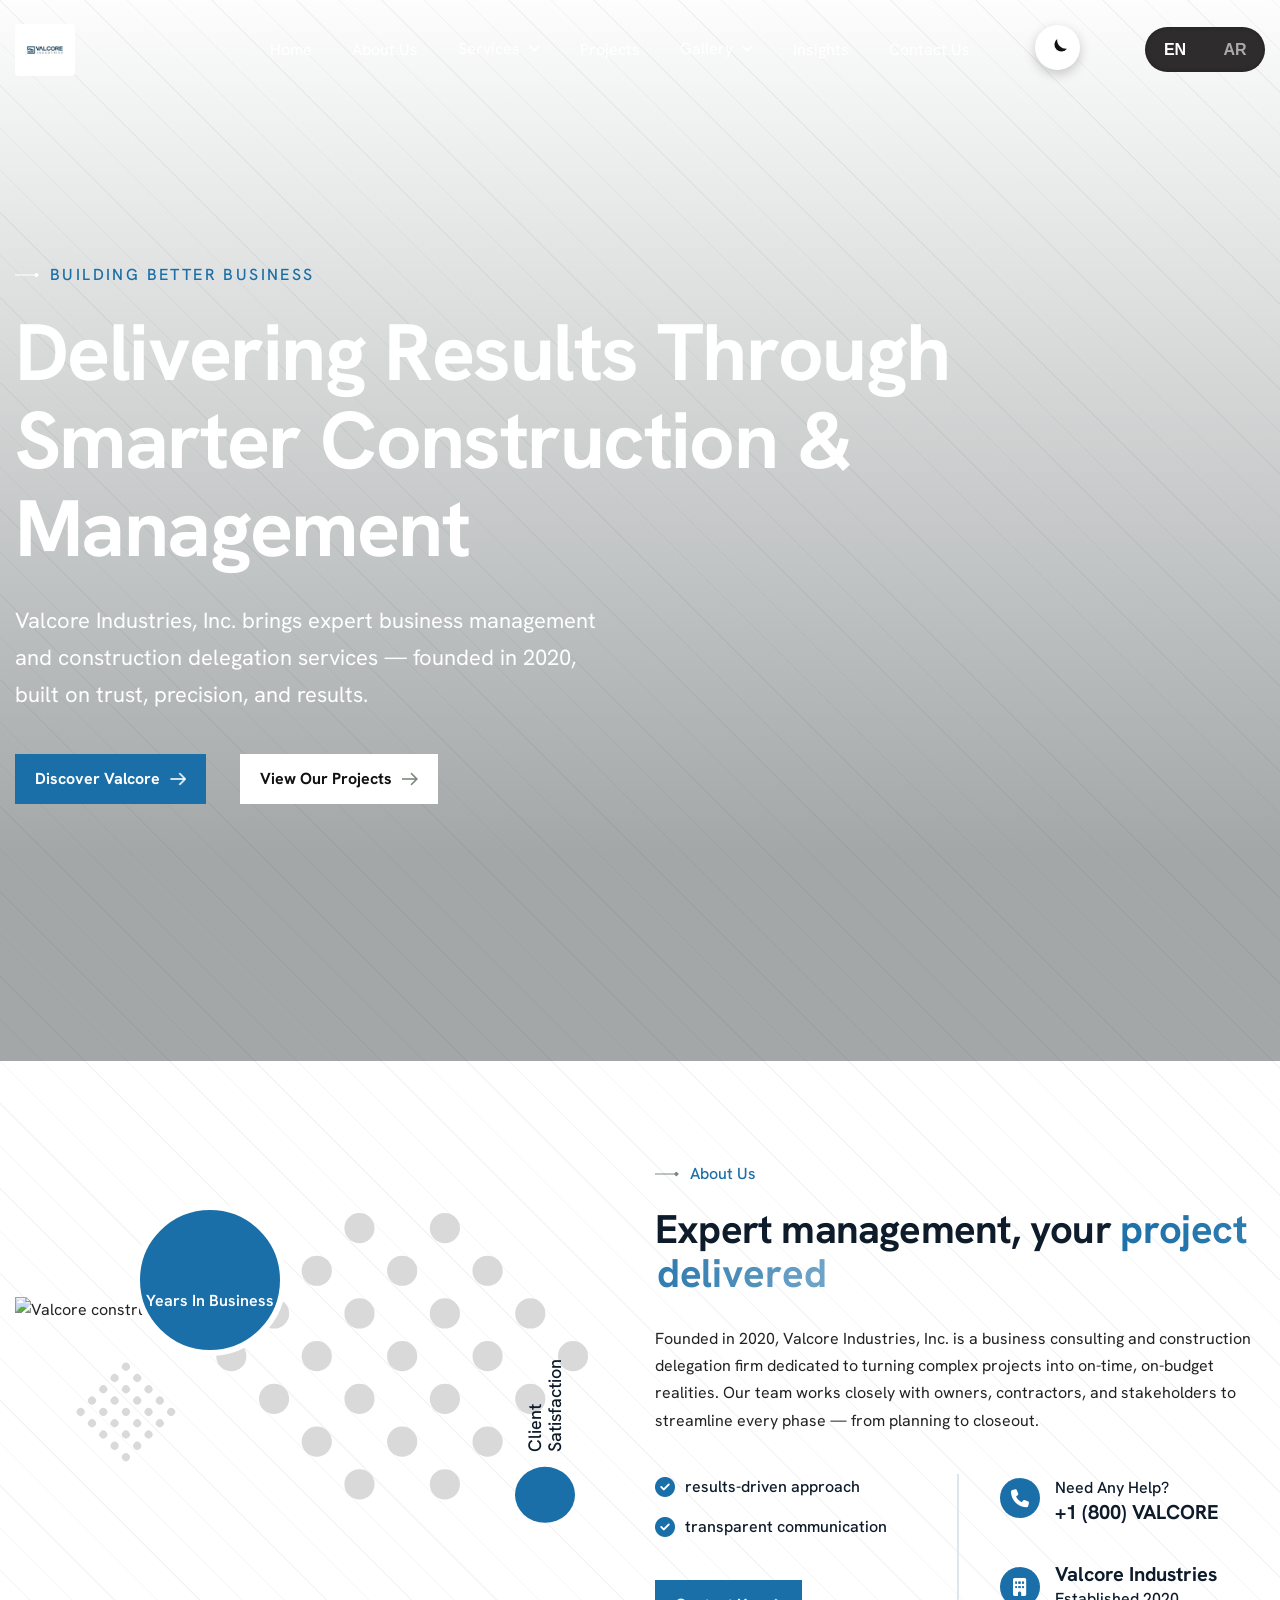
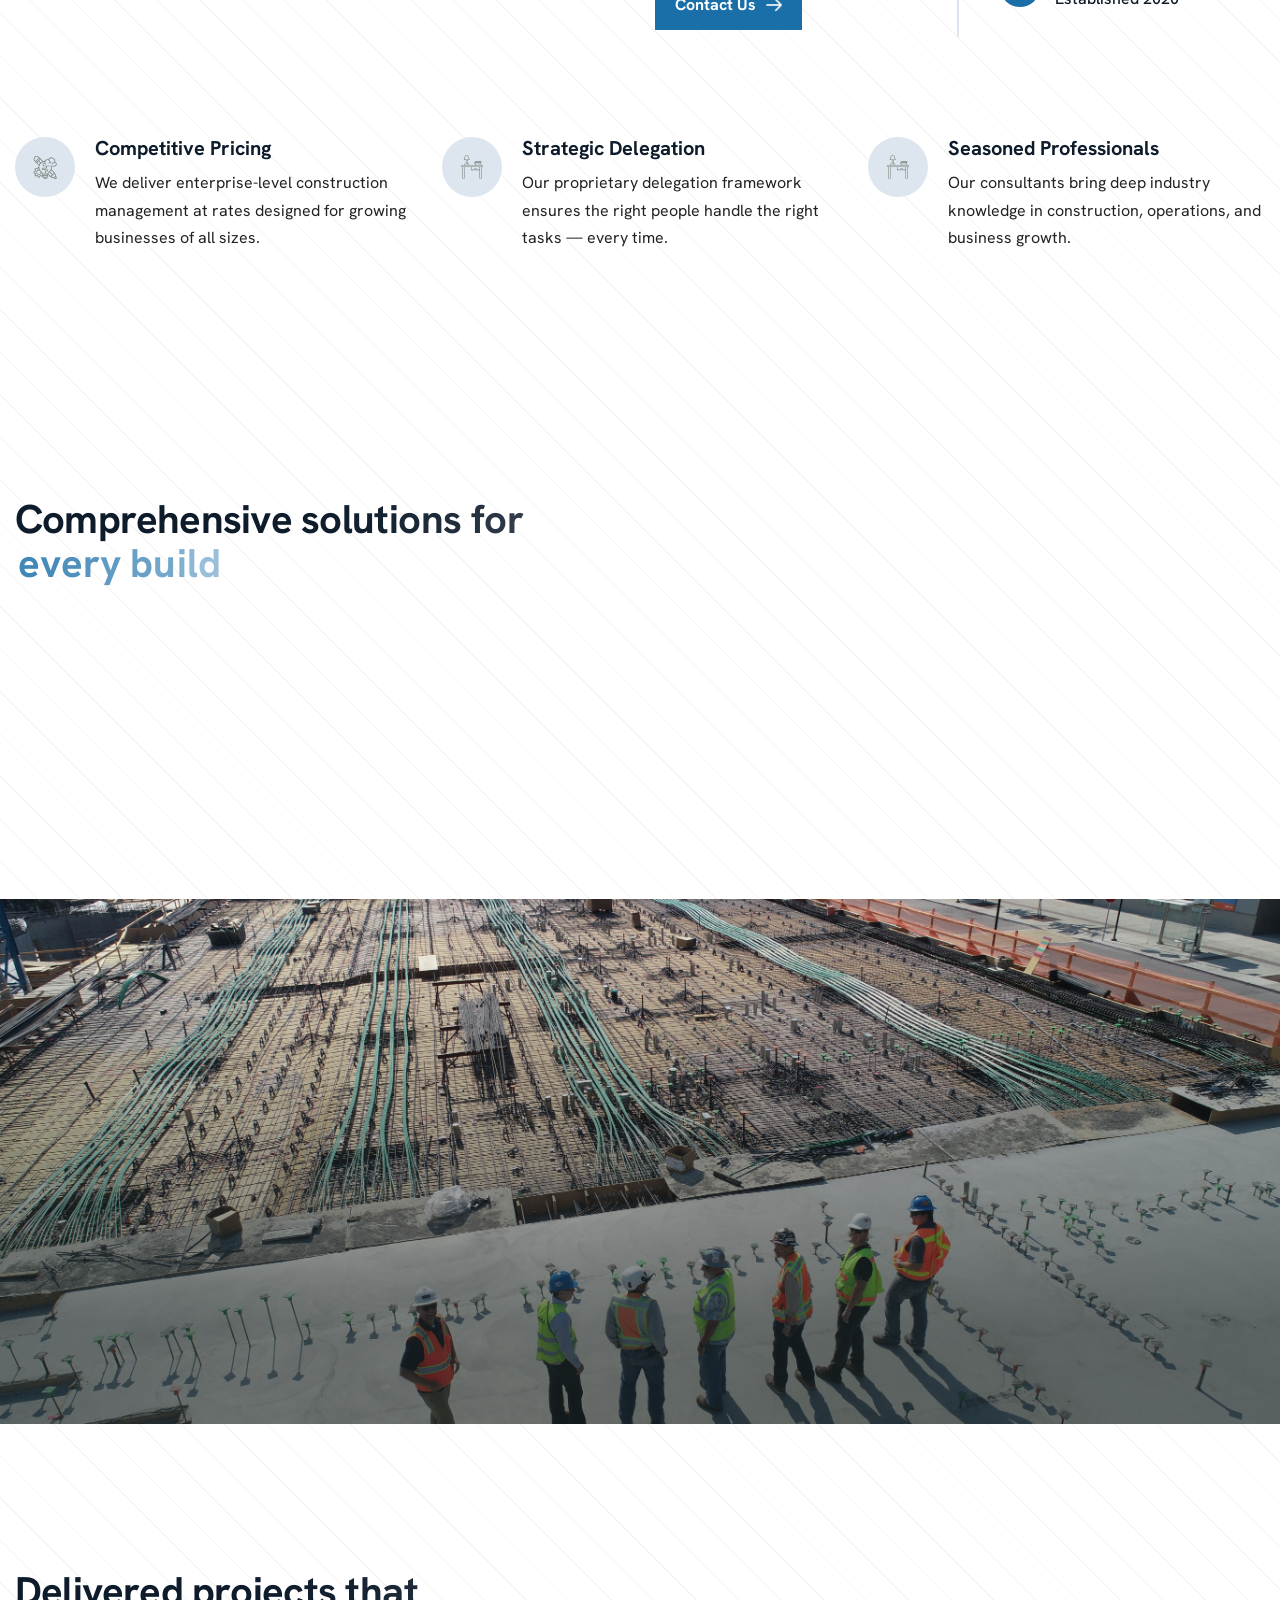
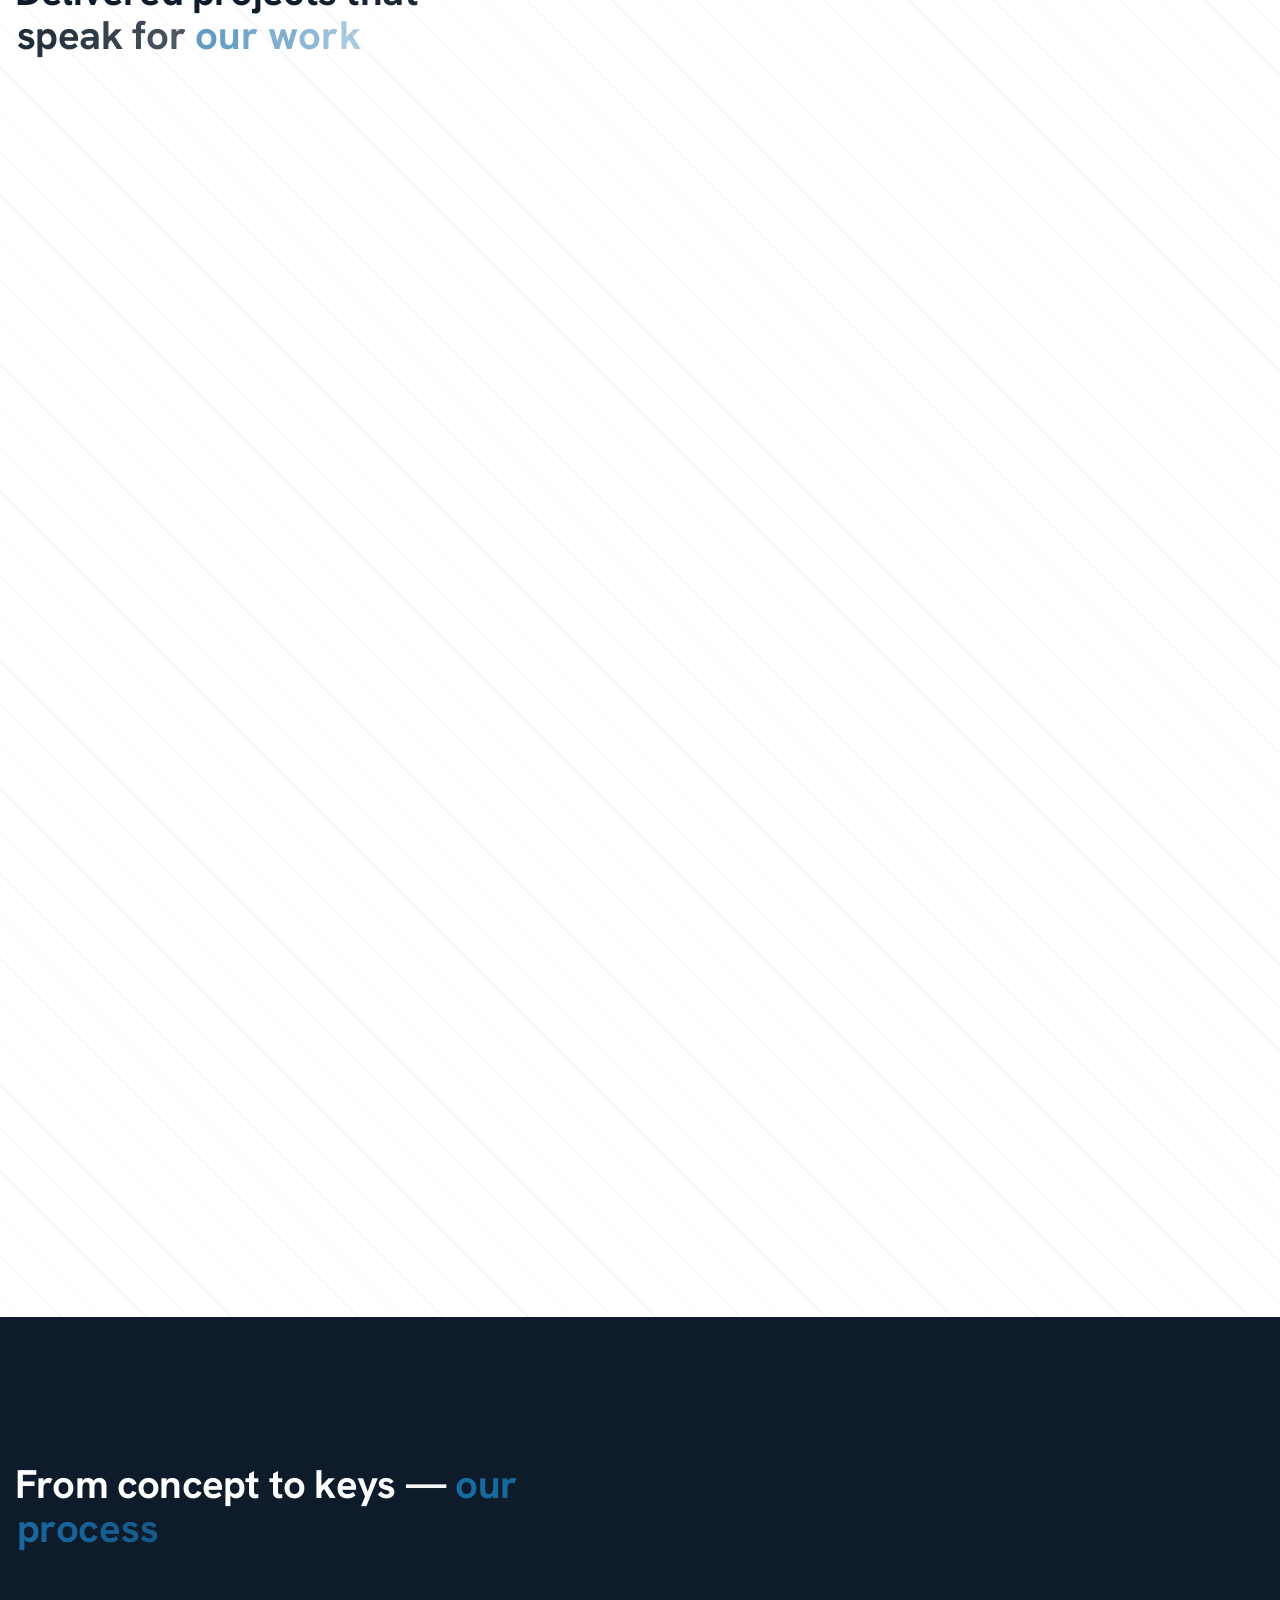
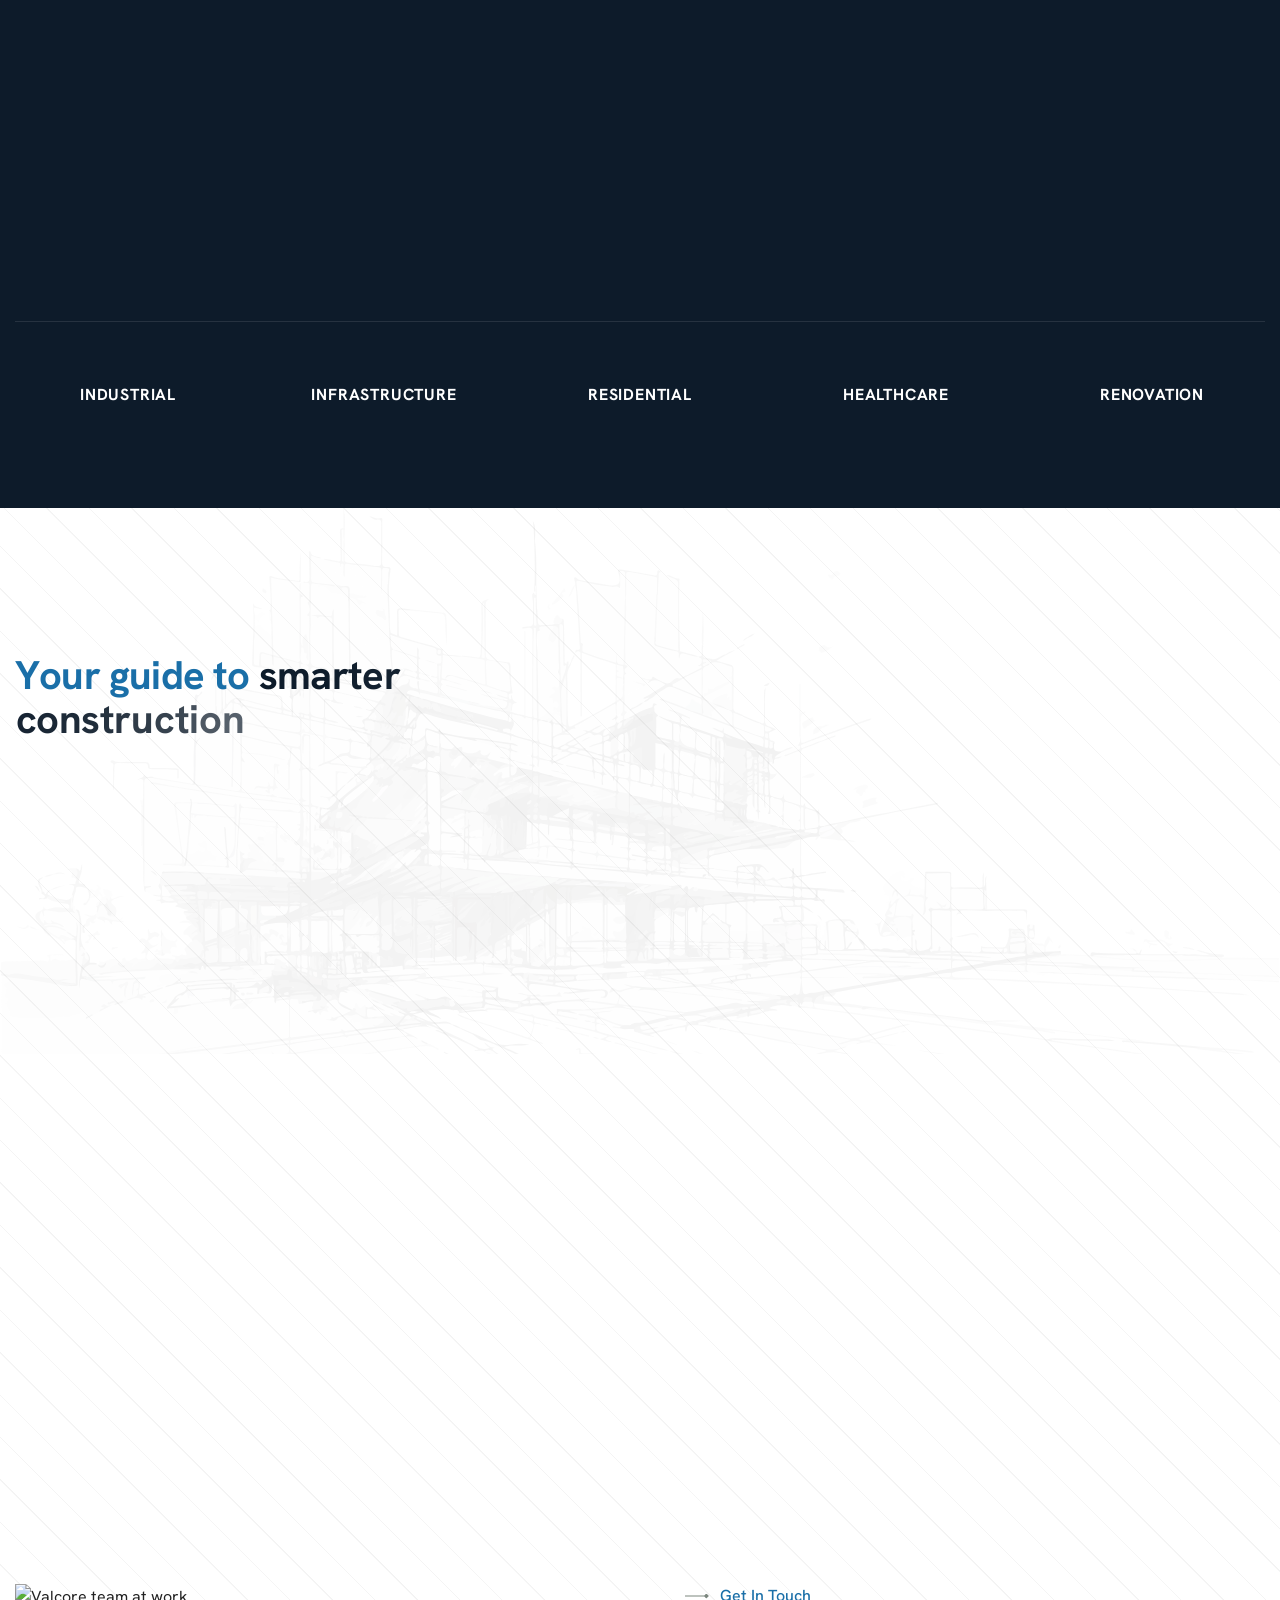
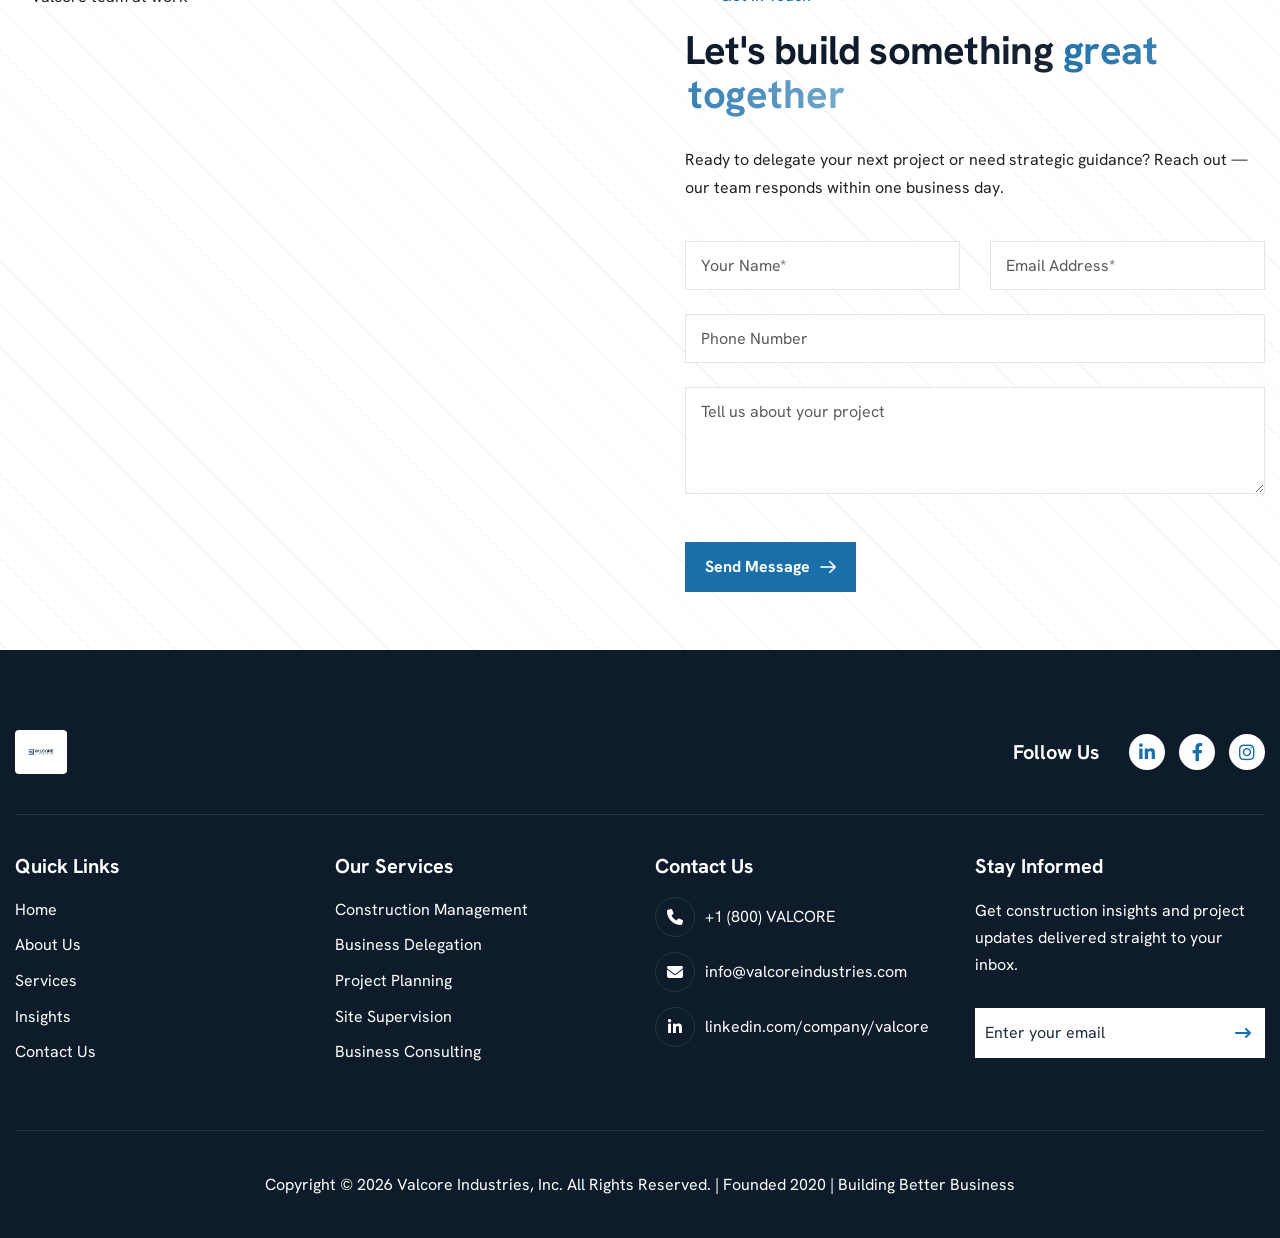
==== commit a96d7a81: "update images and added photo" ====
--- a/index.html
+++ b/index.html
@@ -1,830 +1,907 @@
 <!doctype html>
 <html lang="en">
-  <head>
-    <meta charset="utf-8" />
-    <meta http-equiv="X-UA-Compatible" content="IE=edge" />
-    <meta name="viewport" content="width=device-width, initial-scale=1.0, maximum-scale=1" />
-    <meta name="description" content="Valcore Industries, Inc. - Building Better Business. Business Management & Construction Delegation Services." />
-    <meta name="keywords" content="construction, business management, delegation, valcore industries" />
-    <meta name="author" content="Valcore Industries, Inc." />
-    <title>Valcore Industries, Inc. – Building Better Business</title>
-    <link rel="shortcut icon" type="image/x-icon" href="./images/favicon.png" />
-    <link rel="apple-touch-icon" href="./images/favicon.png" />
-    <link rel="preconnect" href="https://fonts.googleapis.com" />
-    <link rel="preconnect" href="https://fonts.gstatic.com" crossorigin />
-    <link href="https://fonts.googleapis.com/css2?family=Hanken+Grotesk:ital,wght@0,100..900;1,100..900&display=swap" rel="stylesheet" />
-    <link href="css/bootstrap.min.css" rel="stylesheet" media="screen" />
-    <link href="css/slicknav.min.css" rel="stylesheet" />
-    <link rel="stylesheet" href="css/swiper-bundle.min.css" />
-    <link href="css/all.min.css" rel="stylesheet" media="screen" />
-    <link href="css/animate.css" rel="stylesheet" />
-    <link rel="stylesheet" href="css/magnific-popup.css" />
-    <link rel="stylesheet" href="css/mousecursor.css" />
-    <link href="css/custom.css" rel="stylesheet" media="screen" />
-
-    <style>
-      /* ── Valcore brand overrides ── */
-      :root {
-        --primary-color: #0d1b2a;        /* deep navy */
-        --secondery-color: #F5F7F9;
-        --text-color: #1e2d3d;
-        --accent-color: #1a6fa8;         /* steel blue */
-        --white-color: #FFFFFF;
-        --divider-color: #dde6ef;
-        --dark-divider-color: #FFFFFF1A;
+
+<head>
+  <meta charset="utf-8" />
+  <meta http-equiv="X-UA-Compatible" content="IE=edge" />
+  <meta name="viewport" content="width=device-width, initial-scale=1.0, maximum-scale=1" />
+  <meta name="description"
+    content="Valcore Industries, Inc. - Building Better Business. Business Management & Construction Delegation Services." />
+  <meta name="keywords" content="construction, business management, delegation, valcore industries" />
+  <meta name="author" content="Valcore Industries, Inc." />
+  <title>Valcore Industries, Inc. – Building Better Business</title>
+  <link rel="shortcut icon" type="image/x-icon" href="./images/favicon.png" />
+  <link rel="apple-touch-icon" href="./images/favicon.png" />
+  <link rel="preconnect" href="https://fonts.googleapis.com" />
+  <link rel="preconnect" href="https://fonts.gstatic.com" crossorigin />
+  <link href="https://fonts.googleapis.com/css2?family=Hanken+Grotesk:ital,wght@0,100..900;1,100..900&display=swap"
+    rel="stylesheet" />
+  <link href="css/bootstrap.min.css" rel="stylesheet" media="screen" />
+  <link href="css/slicknav.min.css" rel="stylesheet" />
+  <link rel="stylesheet" href="css/swiper-bundle.min.css" />
+  <link href="css/all.min.css" rel="stylesheet" media="screen" />
+  <link href="css/animate.css" rel="stylesheet" />
+  <link rel="stylesheet" href="css/magnific-popup.css" />
+  <link rel="stylesheet" href="css/mousecursor.css" />
+  <link href="css/custom.css" rel="stylesheet" media="screen" />
+
+  <style>
+    /* ── Valcore brand overrides ── */
+    :root {
+      --primary-color: #0d1b2a;
+      /* deep navy */
+      --secondery-color: #F5F7F9;
+      --text-color: #1e2d3d;
+      --accent-color: #1a6fa8;
+      /* steel blue */
+      --white-color: #FFFFFF;
+      --divider-color: #dde6ef;
+      --dark-divider-color: #FFFFFF1A;
+    }
+
+    /* Hero tagline badge */
+    .hero-content .section-title h3 {
+      color: #1a6fa8;
+      text-transform: uppercase;
+      letter-spacing: 0.15em;
+    }
+
+    /* Accent on highlighted spans */
+    .section-title h2 span {
+      color: var(--accent-color);
+    }
+
+    /* How-we-work dark section accent */
+    .how-we-work .how-we-work-item h3 {
+      color: #f0a500;
+    }
+
+    /* Stat counters */
+    .experience-counter h3,
+    .feedback-counter p {
+      color: var(--accent-color);
+    }
+  </style>
+</head>
+
+<body>
+
+  <!-- Preloader -->
+  <div class="preloader valcore-preloader">
+    <div class="valcore-loader">
+      <div class="valcore-loader-ring"></div>
+      <img src="./images/valcore-logo.png" alt="Valcore Industries" class="valcore-loader-logo" />
+    </div>
+    <p class="valcore-loader-text">Building Better Business</p>
+  </div>
+  <!-- Preloader End -->
+
+  <!-- ── Header ── -->
+  <header class="main-header">
+    <div class="header-sticky">
+      <nav class="container">
+        <div class="navbar navbar-expand-lg">
+          <a class="navbar-brand" href="./">
+            <img src="./images/valcore-logo.png" alt="Valcore Industries" class="valcore-brand-logo" />
+          </a>
+
+          <div class="collapse navbar-collapse main-menu">
+            <div class="nav-menu-wrapper">
+              <ul class="navbar-nav mr-auto" id="menu">
+                <li class="nav-item"><a class="nav-link" href="./">Home</a></li>
+                <li class="nav-item"><a class="nav-link" href="about.html">About Us</a></li>
+                <li class="nav-item submenu">
+                  <a class="nav-link" href="services.html">Services</a>
+                  <ul>
+                    <li class="nav-item"><a class="nav-link" href="service-single.html">Construction Management</a></li>
+                    <li class="nav-item"><a class="nav-link" href="service-single.html">Project Delegation</a></li>
+                    <li class="nav-item"><a class="nav-link" href="service-single.html">Business Consulting</a></li>
+                    <li class="nav-item"><a class="nav-link" href="service-single.html">Site Supervision</a></li>
+                  </ul>
+                </li>
+                <li class="nav-item"><a class="nav-link" href="projects.html">Projects</a></li>
+                <li class="nav-item submenu">
+                  <a class="nav-link" href="ourImages.html">Gallery</a>
+                  <ul>
+                    <li class="nav-item"><a class="nav-link" href="ourImages.html">Our Images</a></li>
+                    <li class="nav-item"><a class="nav-link" href="OurVideos.html">Our Videos</a></li>
+                  </ul>
+                </li>
+                <li class="nav-item"><a class="nav-link" href="blog.html">Insights</a></li>
+                <li class="nav-item"><a class="nav-link" href="contact.html">Contact Us</a></li>
+              </ul>
+            </div>
+            <div class="lang-toggle" id="langToggle">
+              <span class="lang active" data-lang="en">EN</span>
+              <span class="lang" data-lang="ar">AR</span>
+              <div class="toggle-bg"></div>
+            </div>
+            <div id="themeToggle" class="theme-toggle">
+              <svg class="icon" viewBox="0 0 24 24">
+                <path d="M21 12.8A9 9 0 0 1 11.2 3a7 7 0 1 0 9.8 9.8z"></path>
+              </svg>
+            </div>
+          </div>
+          <div class="navbar-toggle"></div>
+        </div>
+      </nav>
+      <div class="responsive-menu"></div>
+    </div>
+  </header>
+
+  <!-- ── Hero ── -->
+  <div class="hero hero-video hero1">
+    <div class="hero-bg-video hero1">
+      <video autoplay muted loop playsinline id="myVideo"
+        poster="https://images.unsplash.com/photo-1503387762-592deb58ef4e?w=1920&q=85">
+        <source src="./images/Building.mp4" type="video/mp4" />
+      </video>
+    </div>
+    <div class="container">
+      <div class="row align-items-center">
+        <div class="col-lg-10">
+          <div class="hero-content">
+            <div class="section-title">
+              <h3 class="wow fadeInUp">Building Better Business</h3>
+              <h1 class="text-anime-style-2" data-cursor="-opaque">
+                Delivering Results Through Smarter Construction & Management
+              </h1>
+              <p class="wow fadeInUp" data-wow-delay="0.2s">
+                Valcore Industries, Inc. brings expert business management and construction delegation services —
+                founded in 2020, built on trust, precision, and results.
+              </p>
+            </div>
+            <div class="hero-btn wow fadeInUp" data-wow-delay="0.4s">
+              <a href="about.html" class="btn-default">discover valcore</a>
+              <a href="projects.html" class="btn-default btn-highlighted">view our projects</a>
+            </div>
+          </div>
+        </div>
+      </div>
+    </div>
+  </div>
+
+  <!-- ── About Us ── -->
+  <div class="about-us page-about-us">
+    <div class="container">
+      <div class="row align-items-center">
+        <div class="col-lg-6">
+          <div class="about-us-images">
+            <div class="about-img-1">
+              <figure class="image-anime reveal">
+                <img src="https://images.unsplash.com/photo-1503387762-592deb58ef4e?w=900&q=85"
+                  alt="Valcore construction team at work" />
+              </figure>
+            </div>
+            <div class="about-img-2">
+              <figure class="image-anime reveal">
+                <img src="./images/about-us-bg-shape.svg" alt="" />
+              </figure>
+              <div class="experience-counter">
+                <h3><span class="counter">5</span>+</h3>
+                <p>Years in Business</p>
+              </div>
+            </div>
+            <div class="feedback-counter">
+              <p><span class="counter">98</span>%</p>
+              <h3>Client Satisfaction</h3>
+            </div>
+          </div>
+        </div>
+
+        <div class="col-lg-6">
+          <div class="about-us-content">
+            <div class="section-title">
+              <h3 class="wow fadeInUp">about us</h3>
+              <h2 class="text-anime-style-2" data-cursor="-opaque">
+                Expert management, your <span>project delivered</span>
+              </h2>
+              <p class="wow fadeInUp" data-wow-delay="0.2s">
+                Founded in 2020, Valcore Industries, Inc. is a business consulting and construction delegation firm
+                dedicated to turning complex projects into on-time, on-budget realities. Our team works closely with
+                owners, contractors, and stakeholders to streamline every phase — from planning to closeout.
+              </p>
+            </div>
+            <div class="about-us-content-body">
+              <div class="about-us-content-info">
+                <div class="about-us-content-list wow fadeInUp" data-wow-delay="0.4s">
+                  <ul>
+                    <li>results-driven approach</li>
+                    <li>transparent communication</li>
+                  </ul>
+                </div>
+                <div class="about-us-content-btn wow fadeInUp" data-wow-delay="0.6s">
+                  <a href="contact.html" class="btn-default">contact us</a>
+                </div>
+              </div>
+              <div class="about-us-contact-list">
+                <div class="about-contact-item wow fadeInUp" data-wow-delay="0.4s">
+                  <div class="icon-box">
+                    <i class="fa-solid fa-phone"></i>
+                  </div>
+                  <div class="about-contact-content">
+                    <p>need any help?</p>
+                    <h3>+1 (800) VALCORE</h3>
+                  </div>
+                </div>
+                <div class="about-contact-item wow fadeInUp" data-wow-delay="0.6s">
+                  <div class="icon-box">
+                    <i class="fa-solid fa-building"></i>
+                  </div>
+                  <div class="about-contact-content">
+                    <h3>Valcore Industries</h3>
+                    <p>established 2020</p>
+                  </div>
+                </div>
+              </div>
+            </div>
+          </div>
+        </div>
+
+        <div class="col-lg-12">
+          <div class="about-facility-list">
+            <div class="about-facility-item wow fadeInUp">
+              <div class="icon-box">
+                <img src="images/icon-about-facility-1.svg" alt="" />
+              </div>
+              <div class="about-facility-content">
+                <h3>Competitive Pricing</h3>
+                <p>We deliver enterprise-level construction management at rates designed for growing businesses of all
+                  sizes.</p>
+              </div>
+            </div>
+            <div class="about-facility-item wow fadeInUp" data-wow-delay="0.2s">
+              <div class="icon-box">
+                <img src="images/icon-about-facility-2.svg" alt="" />
+              </div>
+              <div class="about-facility-content">
+                <h3>Strategic Delegation</h3>
+                <p>Our proprietary delegation framework ensures the right people handle the right tasks — every time.
+                </p>
+              </div>
+            </div>
+            <div class="about-facility-item wow fadeInUp" data-wow-delay="0.4s">
+              <div class="icon-box">
+                <img src="images/icon-about-facility-2.svg" alt="" />
+              </div>
+              <div class="about-facility-content">
+                <h3>Seasoned Professionals</h3>
+                <p>Our consultants bring deep industry knowledge in construction, operations, and business growth.</p>
+              </div>
+            </div>
+          </div>
+        </div>
+      </div>
+    </div>
+  </div>
+
+  <!-- ── Our Services ── -->
+  <div class="our-services">
+    <div class="container">
+      <div class="row section-row align-items-center">
+        <div class="col-lg-6">
+          <div class="section-title">
+            <h3 class="wow fadeInUp">our services</h3>
+            <h2 class="text-anime-style-2" data-cursor="-opaque">
+              Comprehensive solutions for <span>every build</span>
+            </h2>
+          </div>
+        </div>
+        <div class="col-lg-6">
+          <div class="section-title-content">
+            <p class="wow fadeInUp" data-wow-delay="0.2s">
+              From initial planning and contractor delegation to on-site supervision and final delivery — Valcore
+              manages the complete lifecycle of your construction project.
+            </p>
+          </div>
+        </div>
+      </div>
+
+      <div class="row">
+        <div class="col-lg-4 col-md-6">
+          <div class="service-item wow fadeInUp">
+            <div class="service-image">
+              <a href="service-single.html" data-cursor-text="View">
+                <figure class="image-anime">
+                  <img src="https://images.unsplash.com/photo-1590856029826-c7a73142bbf1?w=900&q=85"
+                    alt="Construction Management" />
+                </figure>
+              </a>
+            </div>
+            <div class="service-btn">
+              <a href="service-single.html"><img src="images/arrow-white.svg" alt="" /></a>
+            </div>
+            <div class="service-content">
+              <h3><a href="service-single.html">Construction Management</a></h3>
+              <p>End-to-end oversight of your build — scheduling, budgeting, and quality control handled by experts.</p>
+            </div>
+          </div>
+        </div>
+
+        <div class="col-lg-4 col-md-6">
+          <div class="service-item wow fadeInUp" data-wow-delay="0.2s">
+            <div class="service-image">
+              <a href="service-single.html" data-cursor-text="View">
+                <figure class="image-anime">
+                  <img
+                    src="https://images.unsplash.com/photo-1535732759880-bbd5c7265e3f?w=600&auto=format&fit=crop&q=60&ixlib=rb-4.1.0&ixid=M3wxMjA3fDB8MHxzZWFyY2h8NHx8Y29uc3RydWN0aW9ufGVufDB8fDB8fHww"
+                    alt="Business Delegation" />
+                </figure>
+              </a>
+            </div>
+            <div class="service-btn">
+              <a href="service-single.html"><img src="images/arrow-white.svg" alt="" /></a>
+            </div>
+            <div class="service-content">
+              <h3><a href="service-single.html">Business Delegation Services</a></h3>
+              <p>We connect the right contractors, vendors, and teams to your project — reducing risk and saving time.
+              </p>
+            </div>
+          </div>
+        </div>
+
+        <div class="col-lg-4 col-md-6">
+          <div class="service-item wow fadeInUp" data-wow-delay="0.4s">
+            <div class="service-image">
+              <a href="service-single.html" data-cursor-text="View">
+                <figure class="image-anime">
+                  <img src="https://images.unsplash.com/photo-1497366216548-37526070297c?w=900&q=85"
+                    alt="Business Consulting" />
+                </figure>
+              </a>
+            </div>
+            <div class="service-btn">
+              <a href="service-single.html"><img src="images/arrow-white.svg" alt="" /></a>
+            </div>
+            <div class="service-content">
+              <h3><a href="service-single.html">Business Consulting</a></h3>
+              <p>Strategic advisory for growing construction businesses — process improvement, scaling, and operations.
+              </p>
+            </div>
+          </div>
+        </div>
+
+        <div class="col-lg-12">
+          <div class="all-services-btn wow fadeInUp" data-wow-delay="0.6s">
+            <a href="services.html" class="btn-default">see all services</a>
+          </div>
+        </div>
+      </div>
+    </div>
+  </div>
+
+  <!-- ── Intro Video ── -->
+  <div class="intro-video">
+    <div class="container-fluid">
+      <div class="row">
+        <div class="col-lg-12">
+          <div class="intro-video-box">
+            <div class="intro-video-image">
+              <!-- <a href="https://www.youtube.com/watch?v=Y-x0efG1seA" class="popup-video" data-cursor-text="Play"> -->
+              <figure class="image-anime">
+                <img src="./images/scott-blake-x-ghf9LjrVg-unsplash.jpg" alt="Valcore Industries overview video" />
+              </figure>
+              <!-- </a> -->
+              <!-- <video autoplay muted loop playsinline id="myVideo"
+                poster="https://images.unsplash.com/photo-1503387762-592deb58ef4e?w=1920&q=85">
+                <source src="./images//scott-blake-x-ghf9LjrVg-unsplash.jpg" type="video/mp4" />
+              </video> -->
+            </div>
+            <div class="video-play-button">
+              <!-- <a href="" class="popup-video" data-cursor-text="Play"></a> -->
+            </div>
+          </div>
+        </div>
+      </div>
+    </div>
+  </div>
+
+  <!-- ── Latest Projects ── -->
+  <div class="our-project">
+    <div class="container">
+      <div class="row section-row align-items-center">
+        <div class="col-lg-5">
+          <div class="section-title">
+            <h3 class="wow fadeInUp">latest projects</h3>
+            <h2 class="text-anime-style-2" data-cursor="-opaque">
+              Delivered projects that speak for <span>our work</span>
+            </h2>
+          </div>
+        </div>
+        <div class="col-lg-7">
+          <div class="section-title-content">
+            <p class="wow fadeInUp" data-wow-delay="0.2s">
+              Our portfolio spans commercial builds, institutional facilities, infrastructure projects, and managed
+              renovations — each completed on schedule and within budget.
+            </p>
+          </div>
+        </div>
+      </div>
+
+      <div class="row">
+        <div class="col-lg-12">
+          <div class="our-Project-nav wow fadeInUp" data-wow-delay="0.4s">
+            <ul>
+              <li><a href="#" class="active-btn" data-filter="*">all</a></li>
+              <li><a href="#" data-filter=".architecture">commercial</a></li>
+              <li><a href="#" data-filter=".interior">renovation</a></li>
+              <li><a href="#" data-filter=".bedroom">residential</a></li>
+              <li><a href="#" data-filter=".furniture">infrastructure</a></li>
+              <li><a href="#" data-filter=".kitchen">industrial</a></li>
+            </ul>
+          </div>
+        </div>
+
+        <div class="col-lg-12">
+          <div class="row project-item-boxes align-items-center">
+            <div class="col-md-6 project-item-box architecture bedroom">
+              <div class="project-item wow fadeInUp">
+                <div class="project-image">
+                  <div class="project-featured-image">
+                    <figure class="image-anime"><img
+                        src="https://images.unsplash.com/photo-1486325212027-8081e485255e?w=1200&q=85" alt="" />
+                    </figure>
+                  </div>
+                  <div class="project-btn">
+                    <a href="project-single.html"><img src="images/arrow-white.svg" alt="" /></a>
+                  </div>
+                </div>
+                <div class="project-content">
+                  <h3>Commercial Build</h3>
+                  <h2><a href="project-single.html">Downtown Office Complex – Phase I</a></h2>
+                </div>
+              </div>
+            </div>
+
+            <div class="col-md-6 project-item-box interior kitchen">
+              <div class="project-item wow fadeInUp" data-wow-delay="0.2s">
+                <div class="project-image">
+                  <div class="project-featured-image">
+                    <figure class="image-anime"><img
+                        src="https://images.unsplash.com/photo-1518005020951-eccb494ad742?w=1200&q=85&fm=webp" alt="" />
+                    </figure>
+                  </div>
+                  <div class="project-btn">
+                    <a href="project-single.html"><img src="images/arrow-white.svg" alt="" /></a>
+                  </div>
+                </div>
+                <div class="project-content">
+                  <h3>Renovation</h3>
+                  <h2><a href="project-single.html">Historic Warehouse Conversion</a></h2>
+                </div>
+              </div>
+            </div>
+
+            <div class="col-md-6 project-item-box furniture architecture">
+              <div class="project-item wow fadeInUp" data-wow-delay="0.4s">
+                <div class="project-image">
+                  <div class="project-featured-image">
+                    <figure class="image-anime"><img
+                        src="https://images.unsplash.com/photo-1504307651254-35680f356dfd?w=1200&q=85" alt="" />
+                    </figure>
+                  </div>
+                  <div class="project-btn">
+                    <a href="project-single.html"><img src="images/arrow-white.svg" alt="" /></a>
+                  </div>
+                </div>
+                <div class="project-content">
+                  <h3>Infrastructure</h3>
+                  <h2><a href="project-single.html">Multi-Site Utility Upgrade Program</a></h2>
+                </div>
+              </div>
+            </div>
+
+            <div class="col-md-6 project-item-box kitchen bedroom">
+              <div class="project-item wow fadeInUp" data-wow-delay="0.6s">
+                <div class="project-image">
+                  <div class="project-featured-image">
+                    <figure class="image-anime"><img
+                        src="https://images.unsplash.com/photo-1579847188804-ecba0e2ea330?w=600&auto=format&fit=crop&q=60&ixlib=rb-4.1.0&ixid=M3wxMjA3fDB8MHxzZWFyY2h8MTV8fGNvbnN0cnVjdGlvbnxlbnwwfHwwfHx8MA%3D%3D"
+                        alt="" />
+                    </figure>
+                  </div>
+                  <div class="project-btn">
+                    <a href="project-single.html"><img src="images/arrow-white.svg" alt="" /></a>
+                  </div>
+                </div>
+                <div class="project-content">
+                  <h3>Industrial</h3>
+                  <h2><a href="project-single.html">Logistics Facility – Ground-Up Construction</a></h2>
+                </div>
+              </div>
+            </div>
+          </div>
+        </div>
+      </div>
+    </div>
+  </div>
+
+  <!-- ── Why Choose Us / How We Work ── -->
+  <div class="how-we-work">
+    <div class="container">
+      <div class="row section-row align-items-center">
+        <div class="col-lg-6">
+          <div class="section-title dark-section">
+            <h3 class="wow fadeInUp">Why Choose Valcore?</h3>
+            <h2 class="text-anime-style-2" data-cursor="-opaque">
+              From concept to keys — <span>our process</span>
+            </h2>
+          </div>
+        </div>
+        <div class="col-lg-6">
+          <div class="section-title-content dark-section">
+            <p class="wow fadeInUp" data-wow-delay="0.2s">
+              We don't just manage projects — we embed ourselves as your strategic partner, applying rigorous systems
+              and clear accountability to every phase of construction and delegation.
+            </p>
+          </div>
+        </div>
+      </div>
+
+      <div class="row">
+        <div class="col-lg-12">
+          <div class="how-we-work-list">
+            <div class="how-we-work-item wow fadeInUp">
+              <div class="icon-box"><img src="images/icon-how-we-work-1.svg" alt="" /></div>
+              <div class="how-we-work-content">
+                <h3>01. Discovery & Planning</h3>
+                <p>We assess your project scope, goals, and constraints to build a tailored management strategy before a
+                  single tool is lifted.</p>
+              </div>
+            </div>
+            <div class="how-we-work-item wow fadeInUp" data-wow-delay="0.2s">
+              <div class="icon-box"><img src="images/icon-how-we-work-2.svg" alt="" /></div>
+              <div class="how-we-work-content">
+                <h3>02. Contractor Delegation</h3>
+                <p>Our network of vetted contractors is matched to your needs — right skills, right schedule, right
+                  price.</p>
+              </div>
+            </div>
+            <div class="how-we-work-item wow fadeInUp" data-wow-delay="0.4s">
+              <div class="icon-box"><img src="images/icon-how-we-work-3.svg" alt="" /></div>
+              <div class="how-we-work-content">
+                <h3>03. Active Site Oversight</h3>
+                <p>Real-time progress tracking, quality inspections, and proactive issue resolution keep projects on
+                  track.</p>
+              </div>
+            </div>
+            <div class="how-we-work-item wow fadeInUp" data-wow-delay="0.6s">
+              <div class="icon-box"><img src="images/icon-how-we-work-4.svg" alt="" /></div>
+              <div class="how-we-work-content">
+                <h3>04. Completion & Handover</h3>
+                <p>Final walkthroughs, punch-list management, and documentation ensure a seamless handover every time.
+                </p>
+              </div>
+            </div>
+          </div>
+
+          <!-- Partner industries -->
+          <div class="how-work-company-slider">
+            <div class="swiper">
+              <div class="swiper-wrapper">
+                <div class="swiper-slide">
+                  <div class="company-logo"><span
+                      style="font-weight:700;color:#fff;letter-spacing:0.05em;">COMMERCIAL</span></div>
+                </div>
+                <div class="swiper-slide">
+                  <div class="company-logo"><span
+                      style="font-weight:700;color:#fff;letter-spacing:0.05em;">INDUSTRIAL</span></div>
+                </div>
+                <div class="swiper-slide">
+                  <div class="company-logo"><span
+                      style="font-weight:700;color:#fff;letter-spacing:0.05em;">INFRASTRUCTURE</span></div>
+                </div>
+                <div class="swiper-slide">
+                  <div class="company-logo"><span
+                      style="font-weight:700;color:#fff;letter-spacing:0.05em;">RESIDENTIAL</span></div>
+                </div>
+                <div class="swiper-slide">
+                  <div class="company-logo"><span
+                      style="font-weight:700;color:#fff;letter-spacing:0.05em;">HEALTHCARE</span></div>
+                </div>
+                <div class="swiper-slide">
+                  <div class="company-logo"><span
+                      style="font-weight:700;color:#fff;letter-spacing:0.05em;">RENOVATION</span></div>
+                </div>
+              </div>
+            </div>
+          </div>
+        </div>
+      </div>
+    </div>
+  </div>
+
+  <!-- ── Insights / Blog ── -->
+  <div class="our-blog">
+    <div class="container">
+      <div class="row section-row align-items-center">
+        <div class="col-lg-6">
+          <div class="section-title">
+            <h3 class="wow fadeInUp">industry insights</h3>
+            <h2 class="text-anime-style-2" data-cursor="-opaque">
+              <span>Your guide to</span> smarter construction
+            </h2>
+          </div>
+        </div>
+        <div class="col-lg-6">
+          <div class="section-title-content">
+            <p class="wow fadeInUp" data-wow-delay="0.2s">
+              Stay ahead with Valcore's insights on construction trends, delegation strategies, and business management
+              best practices for contractors and owners.
+            </p>
+          </div>
+        </div>
+      </div>
+
+      <div class="row">
+        <div class="col-lg-4 col-md-6">
+          <div class="post-item wow fadeInUp">
+            <div class="post-featured-image">
+              <figure>
+                <a href="blog-single.html" class="image-anime" data-cursor-text="View">
+                  <img src="https://images.unsplash.com/photo-1565008447742-97f6f38c985c?w=800&q=85" alt="" />
+                </a>
+              </figure>
+            </div>
+            <div class="post-item-body">
+              <div class="post-item-content">
+                <h3><a href="blog-single.html">How to Choose the Right General Contractor for Your Commercial
+                    Project</a></h3>
+              </div>
+              <div class="post-item-btn">
+                <a href="blog-single.html" class="post-btn">read more</a>
+              </div>
+            </div>
+          </div>
+        </div>
+
+        <div class="col-lg-4 col-md-6">
+          <div class="post-item wow fadeInUp" data-wow-delay="0.2s">
+            <div class="post-featured-image">
+              <figure>
+                <a href="blog-single.html" class="image-anime" data-cursor-text="View">
+                  <img src="https://images.unsplash.com/photo-1508450859948-4e04fabaa4ea?w=800&q=85&fm=webp" alt="" />
+                </a>
+              </figure>
+            </div>
+            <div class="post-item-body">
+              <div class="post-item-content">
+                <h3><a href="blog-single.html">5 Signs Your Construction Business Needs a Delegation Strategy</a></h3>
+              </div>
+              <div class="post-item-btn">
+                <a href="blog-single.html" class="post-btn">read more</a>
+              </div>
+            </div>
+          </div>
+        </div>
+
+        <div class="col-lg-4 col-md-6">
+          <div class="post-item wow fadeInUp" data-wow-delay="0.4s">
+            <div class="post-featured-image">
+              <figure>
+                <a href="blog-single.html" class="image-anime" data-cursor-text="View">
+                  <img src="https://images.unsplash.com/photo-1581094794329-c8112a89af12?w=800&q=85" alt="" />
+                </a>
+              </figure>
+            </div>
+            <div class="post-item-body">
+              <div class="post-item-content">
+                <h3><a href="blog-single.html">Construction Cost Overruns: How to Prevent Them Before They Start</a>
+                </h3>
+              </div>
+              <div class="post-item-btn">
+                <a href="blog-single.html" class="post-btn">read more</a>
+              </div>
+            </div>
+          </div>
+        </div>
+
+        <div class="col-lg-12">
+          <div class="our-blog-footer wow fadeInUp" data-wow-delay="0.6s">
+            <a href="blog.html" class="btn-default">See All Insights</a>
+          </div>
+        </div>
+      </div>
+    </div>
+  </div>
+
+  <!-- ── Contact ── -->
+  <div class="page-contact-us">
+    <div class="container">
+      <div class="row">
+        <div class="col-lg-6">
+          <div class="contact-us-image">
+            <figure class="image-anime reveal">
+              <img src="https://images.unsplash.com/photo-1556761175-5973dc0f32e7?w=900&q=85"
+                alt="Valcore team at work" />
+            </figure>
+          </div>
+        </div>
+        <div class="col-lg-6">
+          <div class="contact-us-form">
+            <div class="section-title">
+              <h3 class="wow fadeInUp">get in touch</h3>
+              <h2 class="text-anime-style-2" data-cursor="-opaque">
+                Let's build something <span>great together</span>
+              </h2>
+              <p class="wow fadeInUp" data-wow-delay="0.2s">
+                Ready to delegate your next project or need strategic guidance? Reach out — our team responds within one
+                business day.
+              </p>
+            </div>
+            <div class="contact-form">
+              <form id="contactForm" action="#" method="POST" data-toggle="validator" class="wow fadeInUp"
+                data-wow-delay="0.4s">
+                <div class="row">
+                  <div class="form-group col-md-6 mb-4">
+                    <input type="text" name="name" class="form-control" id="name" placeholder="Your Name*" required />
+                    <div class="help-block with-errors"></div>
+                  </div>
+                  <div class="form-group col-md-6 mb-4">
+                    <input type="email" name="email" class="form-control" id="email" placeholder="Email Address*"
+                      required />
+                    <div class="help-block with-errors"></div>
+                  </div>
+                  <div class="form-group col-md-12 mb-4">
+                    <input type="text" name="phone" class="form-control" id="phone" placeholder="Phone Number"
+                      required />
+                    <div class="help-block with-errors"></div>
+                  </div>
+                  <div class="form-group col-md-12 mb-5">
+                    <textarea name="message" class="form-control" id="message" rows="4"
+                      placeholder="Tell us about your project"></textarea>
+                    <div class="help-block with-errors"></div>
+                  </div>
+                  <div class="col-md-12">
+                    <button type="submit" class="btn-default">send message</button>
+                    <div id="msgSubmit" class="h3 hidden"></div>
+                  </div>
+                </div>
+              </form>
+            </div>
+          </div>
+        </div>
+      </div>
+    </div>
+  </div>
+
+  <!-- ── Footer ── -->
+  <footer class="main-footer">
+    <div class="container">
+      <div class="row">
+        <div class="col-lg-12">
+          <div class="footer-header">
+            <div class="row align-items-center">
+              <div class="col-md-6">
+                <div class="footer-logo">
+                  <img src="./images/valcore-logo.png" alt="Valcore Industries" class="valcore-brand-logo" />
+                </div>
+              </div>
+              <div class="col-md-6">
+                <div class="footer-social-links">
+                  <div class="footer-social-link-title">
+                    <h3>follow us</h3>
+                  </div>
+                  <ul>
+                    <li><a href="#"><i class="fa-brands fa-linkedin-in"></i></a></li>
+                    <li><a href="#"><i class="fa-brands fa-facebook-f"></i></a></li>
+                    <li><a href="#"><i class="fa-brands fa-instagram"></i></a></li>
+                  </ul>
+                </div>
+              </div>
+            </div>
+          </div>
+        </div>
+
+        <div class="col-lg-3 col-md-6">
+          <div class="footer-links">
+            <h3>Quick Links</h3>
+            <ul>
+              <li><a href="./">Home</a></li>
+              <li><a href="about.html">About Us</a></li>
+              <li><a href="services.html">Services</a></li>
+              <li><a href="blog.html">Insights</a></li>
+              <li><a href="contact.html">Contact Us</a></li>
+            </ul>
+          </div>
+        </div>
+
+        <div class="col-lg-3 col-md-6">
+          <div class="footer-links">
+            <h3>Our Services</h3>
+            <ul>
+              <li><a href="service-single.html">Construction Management</a></li>
+              <li><a href="service-single.html">Business Delegation</a></li>
+              <li><a href="service-single.html">Project Planning</a></li>
+              <li><a href="service-single.html">Site Supervision</a></li>
+              <li><a href="service-single.html">Business Consulting</a></li>
+            </ul>
+          </div>
+        </div>
+
+        <div class="col-lg-3 col-md-6">
+          <div class="footer-contact-box footer-links">
+            <h3>contact us</h3>
+            <div class="footer-contact-item">
+              <div class="icon-box"><i class="fa-solid fa-phone"></i></div>
+              <div class="footer-contact-content">
+                <p>+1 (800) VALCORE</p>
+              </div>
+            </div>
+            <div class="footer-contact-item">
+              <div class="icon-box"><i class="fa-solid fa-envelope"></i></div>
+              <div class="footer-contact-content">
+                <p>info@valcoreindustries.com</p>
+              </div>
+            </div>
+            <div class="footer-contact-item">
+              <div class="icon-box"><i class="fa-brands fa-linkedin-in"></i></div>
+              <div class="footer-contact-content">
+                <p>linkedin.com/company/valcore</p>
+              </div>
+            </div>
+          </div>
+        </div>
+
+        <div class="col-lg-3 col-md-6">
+          <div class="footer-latest-news footer-links">
+            <h3>Stay Informed</h3>
+            <div class="footer-newsletter-form">
+              <p>Get construction insights and project updates delivered straight to your inbox.</p>
+              <form id="newslettersForm" action="#" method="POST">
+                <div class="form-group">
+                  <input type="email" name="email" class="form-control" id="mail" placeholder="Enter your email"
+                    required />
+                  <button type="submit"><i class="fa-solid fa-arrow-right-long"></i></button>
+                </div>
+              </form>
+            </div>
+          </div>
+        </div>
+      </div>
+
+      <div class="footer-copyright">
+        <div class="row">
+          <div class="col-md-12">
+            <div class="footer-copyright-text">
+              <p>Copyright &copy; 2026 Valcore Industries, Inc. All Rights Reserved. | Founded 2020 | Building Better
+                Business</p>
+            </div>
+          </div>
+        </div>
+      </div>
+    </div>
+  </footer>
+
+  <script>
+    window.addEventListener("scroll", function () {
+      let header = document.querySelector(".header-sticky");
+      if (window.scrollY > 50) {
+        header.classList.add("scrolled");
+      } else {
+        header.classList.remove("scrolled");
       }
-
-      /* Hero tagline badge */
-      .hero-content .section-title h3 {
-        color: #1a6fa8;
-        text-transform: uppercase;
-        letter-spacing: 0.15em;
-      }
-
-      /* Accent on highlighted spans */
-      .section-title h2 span {
-        color: var(--accent-color);
-      }
-
-      /* How-we-work dark section accent */
-      .how-we-work .how-we-work-item h3 {
-        color: #f0a500;
-      }
-
-      /* Stat counters */
-      .experience-counter h3,
-      .feedback-counter p {
-        color: var(--accent-color);
-      }
-    </style>
-  </head>
-  <body>
-
-    <!-- Preloader -->
-    <div class="preloader valcore-preloader">
-      <div class="valcore-loader">
-        <div class="valcore-loader-ring"></div>
-        <img src="./images/valcore-logo.png" alt="Valcore Industries" class="valcore-loader-logo" />
-      </div>
-      <p class="valcore-loader-text">Building Better Business</p>
-    </div>
-    <!-- Preloader End -->
-
-    <!-- ── Header ── -->
-    <header class="main-header">
-      <div class="header-sticky">
-        <nav class="container">
-          <div class="navbar navbar-expand-lg">
-            <a class="navbar-brand" href="./">
-              <img src="./images/valcore-logo.png" alt="Valcore Industries" class="valcore-brand-logo" />
-            </a>
-
-            <div class="collapse navbar-collapse main-menu">
-              <div class="nav-menu-wrapper">
-                <ul class="navbar-nav mr-auto" id="menu">
-                  <li class="nav-item"><a class="nav-link" href="./">Home</a></li>
-                  <li class="nav-item"><a class="nav-link" href="about.html">About Us</a></li>
-                  <li class="nav-item submenu">
-                    <a class="nav-link" href="services.html">Services</a>
-                    <ul>
-                      <li class="nav-item"><a class="nav-link" href="service-single.html">Construction Management</a></li>
-                      <li class="nav-item"><a class="nav-link" href="service-single.html">Project Delegation</a></li>
-                      <li class="nav-item"><a class="nav-link" href="service-single.html">Business Consulting</a></li>
-                      <li class="nav-item"><a class="nav-link" href="service-single.html">Site Supervision</a></li>
-                    </ul>
-                  </li>
-                  <li class="nav-item"><a class="nav-link" href="projects.html">Projects</a></li>
-                  <li class="nav-item submenu">
-                    <a class="nav-link" href="ourImages.html">Gallery</a>
-                    <ul>
-                      <li class="nav-item"><a class="nav-link" href="ourImages.html">Our Images</a></li>
-                      <li class="nav-item"><a class="nav-link" href="OurVideos.html">Our Videos</a></li>
-                    </ul>
-                  </li>
-                  <li class="nav-item"><a class="nav-link" href="blog.html">Insights</a></li>
-                  <li class="nav-item"><a class="nav-link" href="contact.html">Contact Us</a></li>
-                </ul>
-              </div>
-              <div class="lang-toggle" id="langToggle">
-                <span class="lang active" data-lang="en">EN</span>
-                <span class="lang" data-lang="ar">AR</span>
-                <div class="toggle-bg"></div>
-              </div>
-              <div id="themeToggle" class="theme-toggle">
-                <svg class="icon" viewBox="0 0 24 24">
-                  <path d="M21 12.8A9 9 0 0 1 11.2 3a7 7 0 1 0 9.8 9.8z"></path>
-                </svg>
-              </div>
-            </div>
-            <div class="navbar-toggle"></div>
-          </div>
-        </nav>
-        <div class="responsive-menu"></div>
-      </div>
-    </header>
-
-    <!-- ── Hero ── -->
-    <div class="hero hero-video hero1">
-      <div class="hero-bg-video hero1">
-        <video autoplay muted loop playsinline id="myVideo" poster="https://images.unsplash.com/photo-1503387762-592deb58ef4e?w=1920&q=85">
-          <source src="https://videos.pexels.com/video-files/3209828/3209828-sd_640_360_30fps.mp4" type="video/mp4" />
-        </video>
-      </div>
-      <div class="container">
-        <div class="row align-items-center">
-          <div class="col-lg-10">
-            <div class="hero-content">
-              <div class="section-title">
-                <h3 class="wow fadeInUp">Building Better Business</h3>
-                <h1 class="text-anime-style-2" data-cursor="-opaque">
-                  Delivering Results Through Smarter Construction & Management
-                </h1>
-                <p class="wow fadeInUp" data-wow-delay="0.2s">
-                  Valcore Industries, Inc. brings expert business management and construction delegation services — founded in 2020, built on trust, precision, and results.
-                </p>
-              </div>
-              <div class="hero-btn wow fadeInUp" data-wow-delay="0.4s">
-                <a href="about.html" class="btn-default">discover valcore</a>
-                <a href="projects.html" class="btn-default btn-highlighted">view our projects</a>
-              </div>
-            </div>
-          </div>
-        </div>
-      </div>
-    </div>
-
-    <!-- ── About Us ── -->
-    <div class="about-us page-about-us">
-      <div class="container">
-        <div class="row align-items-center">
-          <div class="col-lg-6">
-            <div class="about-us-images">
-              <div class="about-img-1">
-                <figure class="image-anime reveal">
-                  <img src="https://images.unsplash.com/photo-1503387762-592deb58ef4e?w=900&q=85" alt="Valcore construction team at work" />
-                </figure>
-              </div>
-              <div class="about-img-2">
-                <figure class="image-anime reveal">
-                  <img src="./images/about-us-bg-shape.svg" alt="" />
-                </figure>
-                <div class="experience-counter">
-                  <h3><span class="counter">5</span>+</h3>
-                  <p>Years in Business</p>
-                </div>
-              </div>
-              <div class="feedback-counter">
-                <p><span class="counter">98</span>%</p>
-                <h3>Client Satisfaction</h3>
-              </div>
-            </div>
-          </div>
-
-          <div class="col-lg-6">
-            <div class="about-us-content">
-              <div class="section-title">
-                <h3 class="wow fadeInUp">about us</h3>
-                <h2 class="text-anime-style-2" data-cursor="-opaque">
-                  Expert management, your <span>project delivered</span>
-                </h2>
-                <p class="wow fadeInUp" data-wow-delay="0.2s">
-                  Founded in 2020, Valcore Industries, Inc. is a business consulting and construction delegation firm dedicated to turning complex projects into on-time, on-budget realities. Our team works closely with owners, contractors, and stakeholders to streamline every phase — from planning to closeout.
-                </p>
-              </div>
-              <div class="about-us-content-body">
-                <div class="about-us-content-info">
-                  <div class="about-us-content-list wow fadeInUp" data-wow-delay="0.4s">
-                    <ul>
-                      <li>results-driven approach</li>
-                      <li>transparent communication</li>
-                    </ul>
-                  </div>
-                  <div class="about-us-content-btn wow fadeInUp" data-wow-delay="0.6s">
-                    <a href="contact.html" class="btn-default">contact us</a>
-                  </div>
-                </div>
-                <div class="about-us-contact-list">
-                  <div class="about-contact-item wow fadeInUp" data-wow-delay="0.4s">
-                    <div class="icon-box">
-                      <i class="fa-solid fa-phone"></i>
-                    </div>
-                    <div class="about-contact-content">
-                      <p>need any help?</p>
-                      <h3>+1 (800) VALCORE</h3>
-                    </div>
-                  </div>
-                  <div class="about-contact-item wow fadeInUp" data-wow-delay="0.6s">
-                    <div class="icon-box">
-                      <i class="fa-solid fa-building"></i>
-                    </div>
-                    <div class="about-contact-content">
-                      <h3>Valcore Industries</h3>
-                      <p>established 2020</p>
-                    </div>
-                  </div>
-                </div>
-              </div>
-            </div>
-          </div>
-
-          <div class="col-lg-12">
-            <div class="about-facility-list">
-              <div class="about-facility-item wow fadeInUp">
-                <div class="icon-box">
-                  <img src="images/icon-about-facility-1.svg" alt="" />
-                </div>
-                <div class="about-facility-content">
-                  <h3>Competitive Pricing</h3>
-                  <p>We deliver enterprise-level construction management at rates designed for growing businesses of all sizes.</p>
-                </div>
-              </div>
-              <div class="about-facility-item wow fadeInUp" data-wow-delay="0.2s">
-                <div class="icon-box">
-                  <img src="images/icon-about-facility-2.svg" alt="" />
-                </div>
-                <div class="about-facility-content">
-                  <h3>Strategic Delegation</h3>
-                  <p>Our proprietary delegation framework ensures the right people handle the right tasks — every time.</p>
-                </div>
-              </div>
-              <div class="about-facility-item wow fadeInUp" data-wow-delay="0.4s">
-                <div class="icon-box">
-                  <img src="images/icon-about-facility-2.svg" alt="" />
-                </div>
-                <div class="about-facility-content">
-                  <h3>Seasoned Professionals</h3>
-                  <p>Our consultants bring deep industry knowledge in construction, operations, and business growth.</p>
-                </div>
-              </div>
-            </div>
-          </div>
-        </div>
-      </div>
-    </div>
-
-    <!-- ── Our Services ── -->
-    <div class="our-services">
-      <div class="container">
-        <div class="row section-row align-items-center">
-          <div class="col-lg-6">
-            <div class="section-title">
-              <h3 class="wow fadeInUp">our services</h3>
-              <h2 class="text-anime-style-2" data-cursor="-opaque">
-                Comprehensive solutions for <span>every build</span>
-              </h2>
-            </div>
-          </div>
-          <div class="col-lg-6">
-            <div class="section-title-content">
-              <p class="wow fadeInUp" data-wow-delay="0.2s">
-                From initial planning and contractor delegation to on-site supervision and final delivery — Valcore manages the complete lifecycle of your construction project.
-              </p>
-            </div>
-          </div>
-        </div>
-
-        <div class="row">
-          <div class="col-lg-4 col-md-6">
-            <div class="service-item wow fadeInUp">
-              <div class="service-image">
-                <a href="service-single.html" data-cursor-text="View">
-                  <figure class="image-anime">
-                    <img src="https://images.unsplash.com/photo-1590856029826-c7a73142bbf1?w=900&q=85" alt="Construction Management" />
-                  </figure>
-                </a>
-              </div>
-              <div class="service-btn">
-                <a href="service-single.html"><img src="images/arrow-white.svg" alt="" /></a>
-              </div>
-              <div class="service-content">
-                <h3><a href="service-single.html">Construction Management</a></h3>
-                <p>End-to-end oversight of your build — scheduling, budgeting, and quality control handled by experts.</p>
-              </div>
-            </div>
-          </div>
-
-          <div class="col-lg-4 col-md-6">
-            <div class="service-item wow fadeInUp" data-wow-delay="0.2s">
-              <div class="service-image">
-                <a href="service-single.html" data-cursor-text="View">
-                  <figure class="image-anime">
-                    <img src="https://images.unsplash.com/photo-1521791055366-0d553872952f?w=900&q=85" alt="Business Delegation" />
-                  </figure>
-                </a>
-              </div>
-              <div class="service-btn">
-                <a href="service-single.html"><img src="images/arrow-white.svg" alt="" /></a>
-              </div>
-              <div class="service-content">
-                <h3><a href="service-single.html">Business Delegation Services</a></h3>
-                <p>We connect the right contractors, vendors, and teams to your project — reducing risk and saving time.</p>
-              </div>
-            </div>
-          </div>
-
-          <div class="col-lg-4 col-md-6">
-            <div class="service-item wow fadeInUp" data-wow-delay="0.4s">
-              <div class="service-image">
-                <a href="service-single.html" data-cursor-text="View">
-                  <figure class="image-anime">
-                    <img src="https://images.unsplash.com/photo-1497366216548-37526070297c?w=900&q=85" alt="Business Consulting" />
-                  </figure>
-                </a>
-              </div>
-              <div class="service-btn">
-                <a href="service-single.html"><img src="images/arrow-white.svg" alt="" /></a>
-              </div>
-              <div class="service-content">
-                <h3><a href="service-single.html">Business Consulting</a></h3>
-                <p>Strategic advisory for growing construction businesses — process improvement, scaling, and operations.</p>
-              </div>
-            </div>
-          </div>
-
-          <div class="col-lg-12">
-            <div class="all-services-btn wow fadeInUp" data-wow-delay="0.6s">
-              <a href="services.html" class="btn-default">see all services</a>
-            </div>
-          </div>
-        </div>
-      </div>
-    </div>
-
-    <!-- ── Intro Video ── -->
-    <div class="intro-video">
-      <div class="container-fluid">
-        <div class="row">
-          <div class="col-lg-12">
-            <div class="intro-video-box">
-              <div class="intro-video-image">
-                <a href="https://www.youtube.com/watch?v=Y-x0efG1seA" class="popup-video" data-cursor-text="Play">
-                  <figure class="image-anime">
-                    <img src="https://images.unsplash.com/photo-1590534247854-e97d5e3feef6?w=1600&q=85" alt="Valcore Industries overview video" />
-                  </figure>
-                </a>
-              </div>
-              <div class="video-play-button">
-                <a href="https://www.youtube.com/watch?v=Y-x0efG1seA" class="popup-video" data-cursor-text="Play">play</a>
-              </div>
-            </div>
-          </div>
-        </div>
-      </div>
-    </div>
-
-    <!-- ── Latest Projects ── -->
-    <div class="our-project">
-      <div class="container">
-        <div class="row section-row align-items-center">
-          <div class="col-lg-5">
-            <div class="section-title">
-              <h3 class="wow fadeInUp">latest projects</h3>
-              <h2 class="text-anime-style-2" data-cursor="-opaque">
-                Delivered projects that speak for <span>our work</span>
-              </h2>
-            </div>
-          </div>
-          <div class="col-lg-7">
-            <div class="section-title-content">
-              <p class="wow fadeInUp" data-wow-delay="0.2s">
-                Our portfolio spans commercial builds, institutional facilities, infrastructure projects, and managed renovations — each completed on schedule and within budget.
-              </p>
-            </div>
-          </div>
-        </div>
-
-        <div class="row">
-          <div class="col-lg-12">
-            <div class="our-Project-nav wow fadeInUp" data-wow-delay="0.4s">
-              <ul>
-                <li><a href="#" class="active-btn" data-filter="*">all</a></li>
-                <li><a href="#" data-filter=".architecture">commercial</a></li>
-                <li><a href="#" data-filter=".interior">renovation</a></li>
-                <li><a href="#" data-filter=".bedroom">residential</a></li>
-                <li><a href="#" data-filter=".furniture">infrastructure</a></li>
-                <li><a href="#" data-filter=".kitchen">industrial</a></li>
-              </ul>
-            </div>
-          </div>
-
-          <div class="col-lg-12">
-            <div class="row project-item-boxes align-items-center">
-              <div class="col-md-6 project-item-box architecture bedroom">
-                <div class="project-item wow fadeInUp">
-                  <div class="project-image">
-                    <div class="project-featured-image">
-                      <figure class="image-anime"><img src="https://images.unsplash.com/photo-1486325212027-8081e485255e?w=1200&q=85" alt="" /></figure>
-                    </div>
-                    <div class="project-btn">
-                      <a href="project-single.html"><img src="images/arrow-white.svg" alt="" /></a>
-                    </div>
-                  </div>
-                  <div class="project-content">
-                    <h3>Commercial Build</h3>
-                    <h2><a href="project-single.html">Downtown Office Complex – Phase I</a></h2>
-                  </div>
-                </div>
-              </div>
-
-              <div class="col-md-6 project-item-box interior kitchen">
-                <div class="project-item wow fadeInUp" data-wow-delay="0.2s">
-                  <div class="project-image">
-                    <div class="project-featured-image">
-                      <figure class="image-anime"><img src="https://images.unsplash.com/photo-1518005020951-eccb494ad742?w=1200&q=85&fm=webp" alt="" /></figure>
-                    </div>
-                    <div class="project-btn">
-                      <a href="project-single.html"><img src="images/arrow-white.svg" alt="" /></a>
-                    </div>
-                  </div>
-                  <div class="project-content">
-                    <h3>Renovation</h3>
-                    <h2><a href="project-single.html">Historic Warehouse Conversion</a></h2>
-                  </div>
-                </div>
-              </div>
-
-              <div class="col-md-6 project-item-box furniture architecture">
-                <div class="project-item wow fadeInUp" data-wow-delay="0.4s">
-                  <div class="project-image">
-                    <div class="project-featured-image">
-                      <figure class="image-anime"><img src="https://images.unsplash.com/photo-1504307651254-35680f356dfd?w=1200&q=85" alt="" /></figure>
-                    </div>
-                    <div class="project-btn">
-                      <a href="project-single.html"><img src="images/arrow-white.svg" alt="" /></a>
-                    </div>
-                  </div>
-                  <div class="project-content">
-                    <h3>Infrastructure</h3>
-                    <h2><a href="project-single.html">Multi-Site Utility Upgrade Program</a></h2>
-                  </div>
-                </div>
-              </div>
-
-              <div class="col-md-6 project-item-box kitchen bedroom">
-                <div class="project-item wow fadeInUp" data-wow-delay="0.6s">
-                  <div class="project-image">
-                    <div class="project-featured-image">
-                      <figure class="image-anime"><img src="https://images.unsplash.com/photo-1553174579-b1a8db6b9b01?w=1200&q=85&fm=webp" alt="" /></figure>
-                    </div>
-                    <div class="project-btn">
-                      <a href="project-single.html"><img src="images/arrow-white.svg" alt="" /></a>
-                    </div>
-                  </div>
-                  <div class="project-content">
-                    <h3>Industrial</h3>
-                    <h2><a href="project-single.html">Logistics Facility – Ground-Up Construction</a></h2>
-                  </div>
-                </div>
-              </div>
-            </div>
-          </div>
-        </div>
-      </div>
-    </div>
-
-    <!-- ── Why Choose Us / How We Work ── -->
-    <div class="how-we-work">
-      <div class="container">
-        <div class="row section-row align-items-center">
-          <div class="col-lg-6">
-            <div class="section-title dark-section">
-              <h3 class="wow fadeInUp">Why Choose Valcore?</h3>
-              <h2 class="text-anime-style-2" data-cursor="-opaque">
-                From concept to keys — <span>our process</span>
-              </h2>
-            </div>
-          </div>
-          <div class="col-lg-6">
-            <div class="section-title-content dark-section">
-              <p class="wow fadeInUp" data-wow-delay="0.2s">
-                We don't just manage projects — we embed ourselves as your strategic partner, applying rigorous systems and clear accountability to every phase of construction and delegation.
-              </p>
-            </div>
-          </div>
-        </div>
-
-        <div class="row">
-          <div class="col-lg-12">
-            <div class="how-we-work-list">
-              <div class="how-we-work-item wow fadeInUp">
-                <div class="icon-box"><img src="images/icon-how-we-work-1.svg" alt="" /></div>
-                <div class="how-we-work-content">
-                  <h3>01. Discovery & Planning</h3>
-                  <p>We assess your project scope, goals, and constraints to build a tailored management strategy before a single tool is lifted.</p>
-                </div>
-              </div>
-              <div class="how-we-work-item wow fadeInUp" data-wow-delay="0.2s">
-                <div class="icon-box"><img src="images/icon-how-we-work-2.svg" alt="" /></div>
-                <div class="how-we-work-content">
-                  <h3>02. Contractor Delegation</h3>
-                  <p>Our network of vetted contractors is matched to your needs — right skills, right schedule, right price.</p>
-                </div>
-              </div>
-              <div class="how-we-work-item wow fadeInUp" data-wow-delay="0.4s">
-                <div class="icon-box"><img src="images/icon-how-we-work-3.svg" alt="" /></div>
-                <div class="how-we-work-content">
-                  <h3>03. Active Site Oversight</h3>
-                  <p>Real-time progress tracking, quality inspections, and proactive issue resolution keep projects on track.</p>
-                </div>
-              </div>
-              <div class="how-we-work-item wow fadeInUp" data-wow-delay="0.6s">
-                <div class="icon-box"><img src="images/icon-how-we-work-4.svg" alt="" /></div>
-                <div class="how-we-work-content">
-                  <h3>04. Completion & Handover</h3>
-                  <p>Final walkthroughs, punch-list management, and documentation ensure a seamless handover every time.</p>
-                </div>
-              </div>
-            </div>
-
-            <!-- Partner industries -->
-            <div class="how-work-company-slider">
-              <div class="swiper">
-                <div class="swiper-wrapper">
-                  <div class="swiper-slide"><div class="company-logo"><span style="font-weight:700;color:#fff;letter-spacing:0.05em;">COMMERCIAL</span></div></div>
-                  <div class="swiper-slide"><div class="company-logo"><span style="font-weight:700;color:#fff;letter-spacing:0.05em;">INDUSTRIAL</span></div></div>
-                  <div class="swiper-slide"><div class="company-logo"><span style="font-weight:700;color:#fff;letter-spacing:0.05em;">INFRASTRUCTURE</span></div></div>
-                  <div class="swiper-slide"><div class="company-logo"><span style="font-weight:700;color:#fff;letter-spacing:0.05em;">RESIDENTIAL</span></div></div>
-                  <div class="swiper-slide"><div class="company-logo"><span style="font-weight:700;color:#fff;letter-spacing:0.05em;">HEALTHCARE</span></div></div>
-                  <div class="swiper-slide"><div class="company-logo"><span style="font-weight:700;color:#fff;letter-spacing:0.05em;">RENOVATION</span></div></div>
-                </div>
-              </div>
-            </div>
-          </div>
-        </div>
-      </div>
-    </div>
-
-    <!-- ── Insights / Blog ── -->
-    <div class="our-blog">
-      <div class="container">
-        <div class="row section-row align-items-center">
-          <div class="col-lg-6">
-            <div class="section-title">
-              <h3 class="wow fadeInUp">industry insights</h3>
-              <h2 class="text-anime-style-2" data-cursor="-opaque">
-                <span>Your guide to</span> smarter construction
-              </h2>
-            </div>
-          </div>
-          <div class="col-lg-6">
-            <div class="section-title-content">
-              <p class="wow fadeInUp" data-wow-delay="0.2s">
-                Stay ahead with Valcore's insights on construction trends, delegation strategies, and business management best practices for contractors and owners.
-              </p>
-            </div>
-          </div>
-        </div>
-
-        <div class="row">
-          <div class="col-lg-4 col-md-6">
-            <div class="post-item wow fadeInUp">
-              <div class="post-featured-image">
-                <figure>
-                  <a href="blog-single.html" class="image-anime" data-cursor-text="View">
-                    <img src="https://images.unsplash.com/photo-1565008447742-97f6f38c985c?w=800&q=85" alt="" />
-                  </a>
-                </figure>
-              </div>
-              <div class="post-item-body">
-                <div class="post-item-content">
-                  <h3><a href="blog-single.html">How to Choose the Right General Contractor for Your Commercial Project</a></h3>
-                </div>
-                <div class="post-item-btn">
-                  <a href="blog-single.html" class="post-btn">read more</a>
-                </div>
-              </div>
-            </div>
-          </div>
-
-          <div class="col-lg-4 col-md-6">
-            <div class="post-item wow fadeInUp" data-wow-delay="0.2s">
-              <div class="post-featured-image">
-                <figure>
-                  <a href="blog-single.html" class="image-anime" data-cursor-text="View">
-                    <img src="https://images.unsplash.com/photo-1508450859948-4e04fabaa4ea?w=800&q=85&fm=webp" alt="" />
-                  </a>
-                </figure>
-              </div>
-              <div class="post-item-body">
-                <div class="post-item-content">
-                  <h3><a href="blog-single.html">5 Signs Your Construction Business Needs a Delegation Strategy</a></h3>
-                </div>
-                <div class="post-item-btn">
-                  <a href="blog-single.html" class="post-btn">read more</a>
-                </div>
-              </div>
-            </div>
-          </div>
-
-          <div class="col-lg-4 col-md-6">
-            <div class="post-item wow fadeInUp" data-wow-delay="0.4s">
-              <div class="post-featured-image">
-                <figure>
-                  <a href="blog-single.html" class="image-anime" data-cursor-text="View">
-                    <img src="https://images.unsplash.com/photo-1581094794329-c8112a89af12?w=800&q=85" alt="" />
-                  </a>
-                </figure>
-              </div>
-              <div class="post-item-body">
-                <div class="post-item-content">
-                  <h3><a href="blog-single.html">Construction Cost Overruns: How to Prevent Them Before They Start</a></h3>
-                </div>
-                <div class="post-item-btn">
-                  <a href="blog-single.html" class="post-btn">read more</a>
-                </div>
-              </div>
-            </div>
-          </div>
-
-          <div class="col-lg-12">
-            <div class="our-blog-footer wow fadeInUp" data-wow-delay="0.6s">
-              <a href="blog.html" class="btn-default">See All Insights</a>
-            </div>
-          </div>
-        </div>
-      </div>
-    </div>
-
-    <!-- ── Contact ── -->
-    <div class="page-contact-us">
-      <div class="container">
-        <div class="row">
-          <div class="col-lg-6">
-            <div class="contact-us-image">
-              <figure class="image-anime reveal">
-                <img src="https://images.unsplash.com/photo-1556761175-5973dc0f32e7?w=900&q=85" alt="Valcore team at work" />
-              </figure>
-            </div>
-          </div>
-          <div class="col-lg-6">
-            <div class="contact-us-form">
-              <div class="section-title">
-                <h3 class="wow fadeInUp">get in touch</h3>
-                <h2 class="text-anime-style-2" data-cursor="-opaque">
-                  Let's build something <span>great together</span>
-                </h2>
-                <p class="wow fadeInUp" data-wow-delay="0.2s">
-                  Ready to delegate your next project or need strategic guidance? Reach out — our team responds within one business day.
-                </p>
-              </div>
-              <div class="contact-form">
-                <form id="contactForm" action="#" method="POST" data-toggle="validator" class="wow fadeInUp" data-wow-delay="0.4s">
-                  <div class="row">
-                    <div class="form-group col-md-6 mb-4">
-                      <input type="text" name="name" class="form-control" id="name" placeholder="Your Name*" required />
-                      <div class="help-block with-errors"></div>
-                    </div>
-                    <div class="form-group col-md-6 mb-4">
-                      <input type="email" name="email" class="form-control" id="email" placeholder="Email Address*" required />
-                      <div class="help-block with-errors"></div>
-                    </div>
-                    <div class="form-group col-md-12 mb-4">
-                      <input type="text" name="phone" class="form-control" id="phone" placeholder="Phone Number" required />
-                      <div class="help-block with-errors"></div>
-                    </div>
-                    <div class="form-group col-md-12 mb-5">
-                      <textarea name="message" class="form-control" id="message" rows="4" placeholder="Tell us about your project"></textarea>
-                      <div class="help-block with-errors"></div>
-                    </div>
-                    <div class="col-md-12">
-                      <button type="submit" class="btn-default">send message</button>
-                      <div id="msgSubmit" class="h3 hidden"></div>
-                    </div>
-                  </div>
-                </form>
-              </div>
-            </div>
-          </div>
-        </div>
-      </div>
-    </div>
-
-    <!-- ── Footer ── -->
-    <footer class="main-footer">
-      <div class="container">
-        <div class="row">
-          <div class="col-lg-12">
-            <div class="footer-header">
-              <div class="row align-items-center">
-                <div class="col-md-6">
-                  <div class="footer-logo">
-                    <img src="./images/valcore-logo.png" alt="Valcore Industries" class="valcore-brand-logo" />
-                  </div>
-                </div>
-                <div class="col-md-6">
-                  <div class="footer-social-links">
-                    <div class="footer-social-link-title"><h3>follow us</h3></div>
-                    <ul>
-                      <li><a href="#"><i class="fa-brands fa-linkedin-in"></i></a></li>
-                      <li><a href="#"><i class="fa-brands fa-facebook-f"></i></a></li>
-                      <li><a href="#"><i class="fa-brands fa-instagram"></i></a></li>
-                    </ul>
-                  </div>
-                </div>
-              </div>
-            </div>
-          </div>
-
-          <div class="col-lg-3 col-md-6">
-            <div class="footer-links">
-              <h3>Quick Links</h3>
-              <ul>
-                <li><a href="./">Home</a></li>
-                <li><a href="about.html">About Us</a></li>
-                <li><a href="services.html">Services</a></li>
-                <li><a href="blog.html">Insights</a></li>
-                <li><a href="contact.html">Contact Us</a></li>
-              </ul>
-            </div>
-          </div>
-
-          <div class="col-lg-3 col-md-6">
-            <div class="footer-links">
-              <h3>Our Services</h3>
-              <ul>
-                <li><a href="service-single.html">Construction Management</a></li>
-                <li><a href="service-single.html">Business Delegation</a></li>
-                <li><a href="service-single.html">Project Planning</a></li>
-                <li><a href="service-single.html">Site Supervision</a></li>
-                <li><a href="service-single.html">Business Consulting</a></li>
-              </ul>
-            </div>
-          </div>
-
-          <div class="col-lg-3 col-md-6">
-            <div class="footer-contact-box footer-links">
-              <h3>contact us</h3>
-              <div class="footer-contact-item">
-                <div class="icon-box"><i class="fa-solid fa-phone"></i></div>
-                <div class="footer-contact-content"><p>+1 (800) VALCORE</p></div>
-              </div>
-              <div class="footer-contact-item">
-                <div class="icon-box"><i class="fa-solid fa-envelope"></i></div>
-                <div class="footer-contact-content"><p>info@valcoreindustries.com</p></div>
-              </div>
-              <div class="footer-contact-item">
-                <div class="icon-box"><i class="fa-brands fa-linkedin-in"></i></div>
-                <div class="footer-contact-content"><p>linkedin.com/company/valcore</p></div>
-              </div>
-            </div>
-          </div>
-
-          <div class="col-lg-3 col-md-6">
-            <div class="footer-latest-news footer-links">
-              <h3>Stay Informed</h3>
-              <div class="footer-newsletter-form">
-                <p>Get construction insights and project updates delivered straight to your inbox.</p>
-                <form id="newslettersForm" action="#" method="POST">
-                  <div class="form-group">
-                    <input type="email" name="email" class="form-control" id="mail" placeholder="Enter your email" required />
-                    <button type="submit"><i class="fa-solid fa-arrow-right-long"></i></button>
-                  </div>
-                </form>
-              </div>
-            </div>
-          </div>
-        </div>
-
-        <div class="footer-copyright">
-          <div class="row">
-            <div class="col-md-12">
-              <div class="footer-copyright-text">
-                <p>Copyright &copy; 2026 Valcore Industries, Inc. All Rights Reserved. | Founded 2020 | Building Better Business</p>
-              </div>
-            </div>
-          </div>
-        </div>
-      </div>
-    </footer>
-
-    <script>
-      window.addEventListener("scroll", function () {
-        let header = document.querySelector(".header-sticky");
-        if (window.scrollY > 50) {
-          header.classList.add("scrolled");
-        } else {
-          header.classList.remove("scrolled");
-        }
-      });
-    </script>
-
-    <script src="js/jquery-3.7.1.min.js"></script>
-    <script src="js/bootstrap.min.js"></script>
-    <script src="js/validator.min.js"></script>
-    <script src="js/jquery.slicknav.js"></script>
-    <script src="js/swiper-bundle.min.js"></script>
-    <script src="js/jquery.waypoints.min.js"></script>
-    <script src="js/jquery.counterup.min.js"></script>
-    <script src="js/isotope.min.js"></script>
-    <script src="js/jquery.magnific-popup.min.js"></script>
-    <script src="js/SmoothScroll.js"></script>
-    <script src="js/parallaxie.js"></script>
-    <script src="js/gsap.min.js"></script>
-    <script src="js/magiccursor.js"></script>
-    <script src="js/SplitText.js"></script>
-    <script src="js/ScrollTrigger.min.js"></script>
-    <script src="js/jquery.mb.YTPlayer.min.js"></script>
-    <script src="js/wow.min.js"></script>
-    <script src="js/function.js"></script>
-  </body>
-</html>
+    });
+  </script>
+
+  <script src="js/jquery-3.7.1.min.js"></script>
+  <script src="js/bootstrap.min.js"></script>
+  <script src="js/validator.min.js"></script>
+  <script src="js/jquery.slicknav.js"></script>
+  <script src="js/swiper-bundle.min.js"></script>
+  <script src="js/jquery.waypoints.min.js"></script>
+  <script src="js/jquery.counterup.min.js"></script>
+  <script src="js/isotope.min.js"></script>
+  <script src="js/jquery.magnific-popup.min.js"></script>
+  <script src="js/SmoothScroll.js"></script>
+  <script src="js/parallaxie.js"></script>
+  <script src="js/gsap.min.js"></script>
+  <script src="js/magiccursor.js"></script>
+  <script src="js/SplitText.js"></script>
+  <script src="js/ScrollTrigger.min.js"></script>
+  <script src="js/jquery.mb.YTPlayer.min.js"></script>
+  <script src="js/wow.min.js"></script>
+  <script src="js/function.js"></script>
+</body>
+
+</html>
